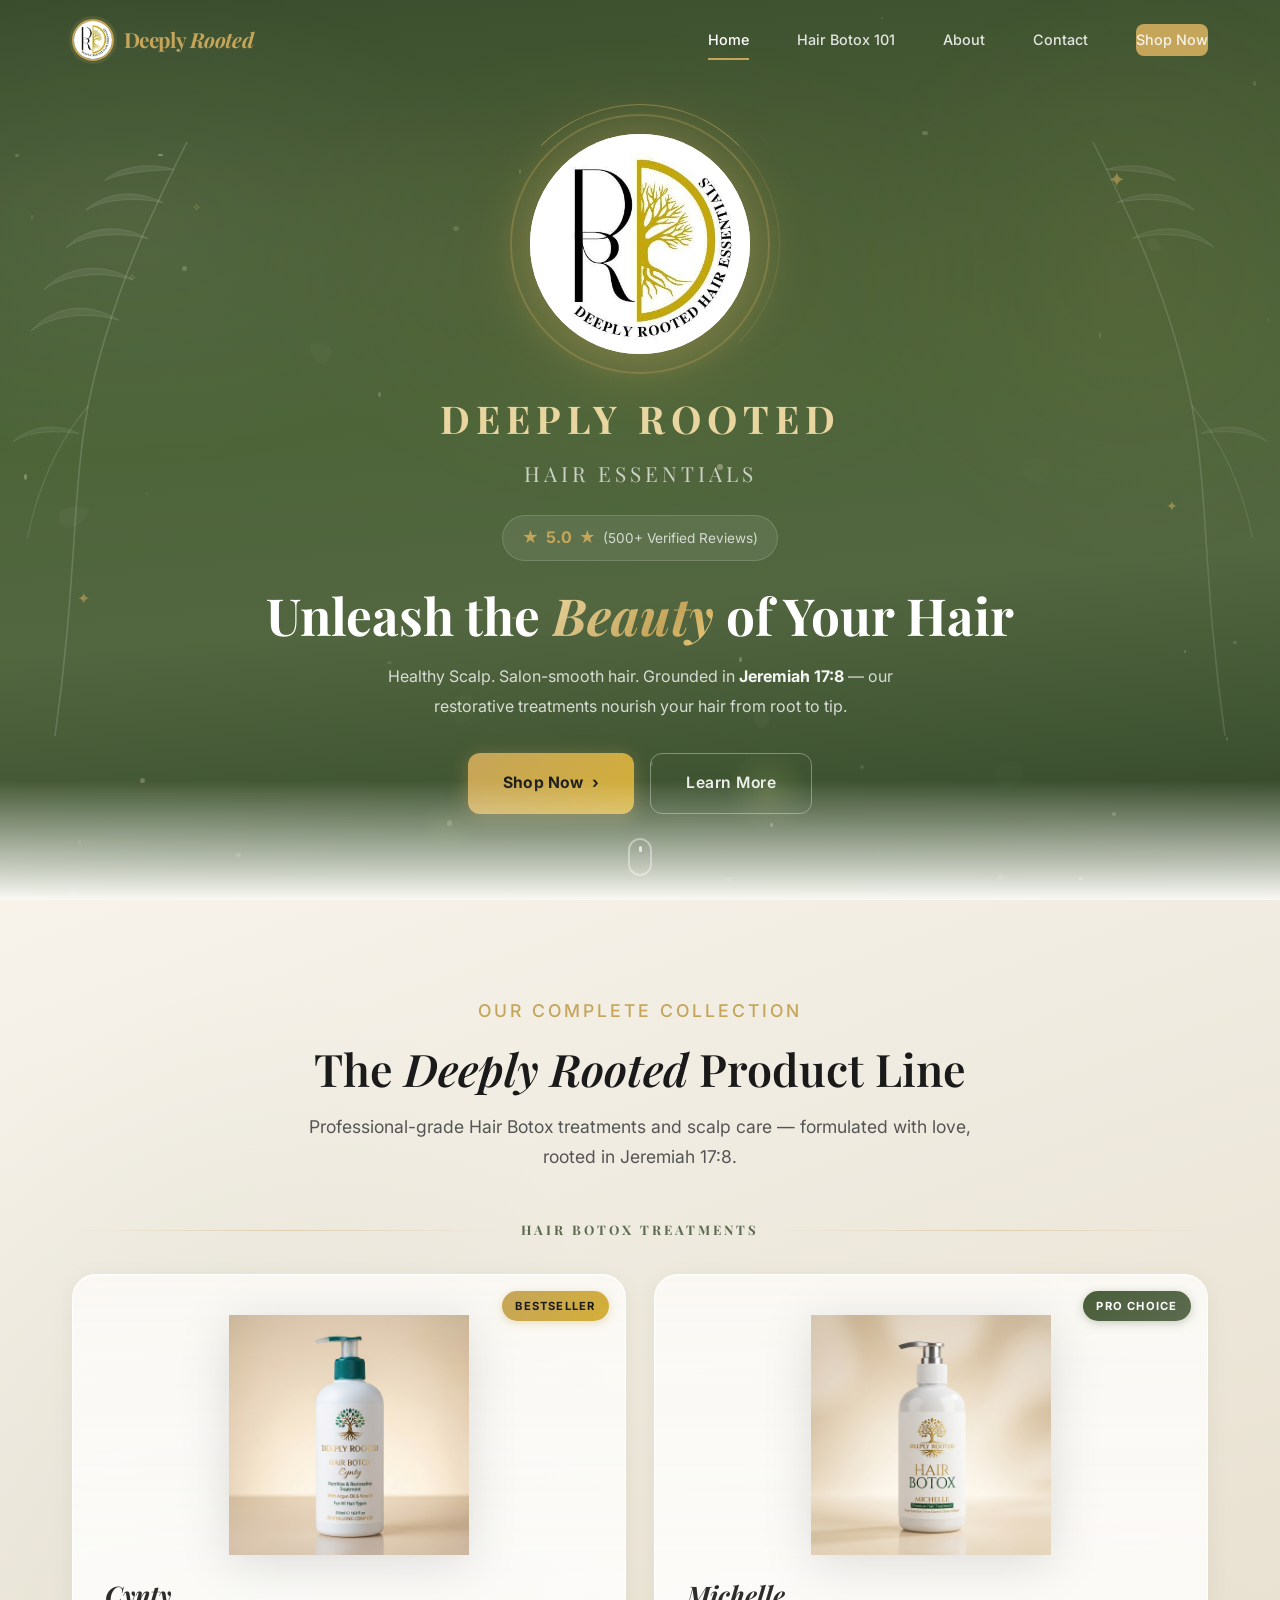
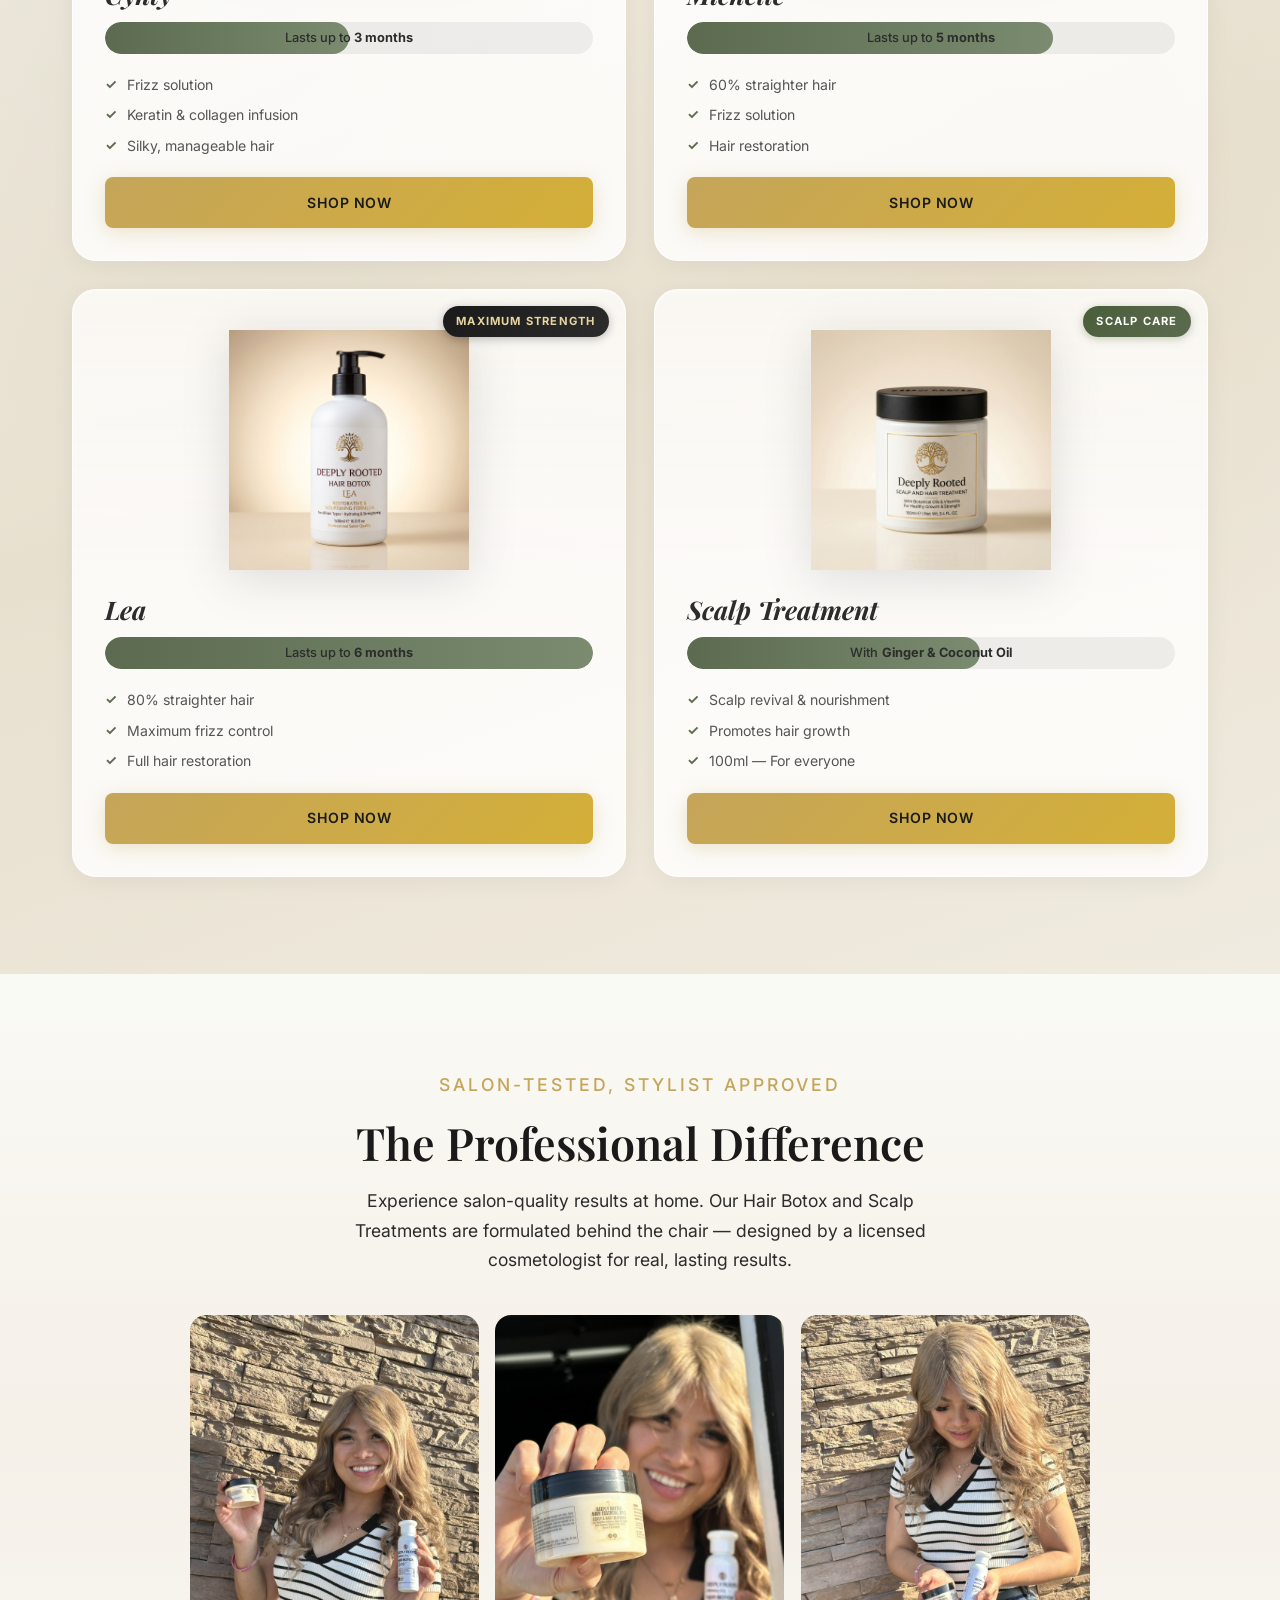
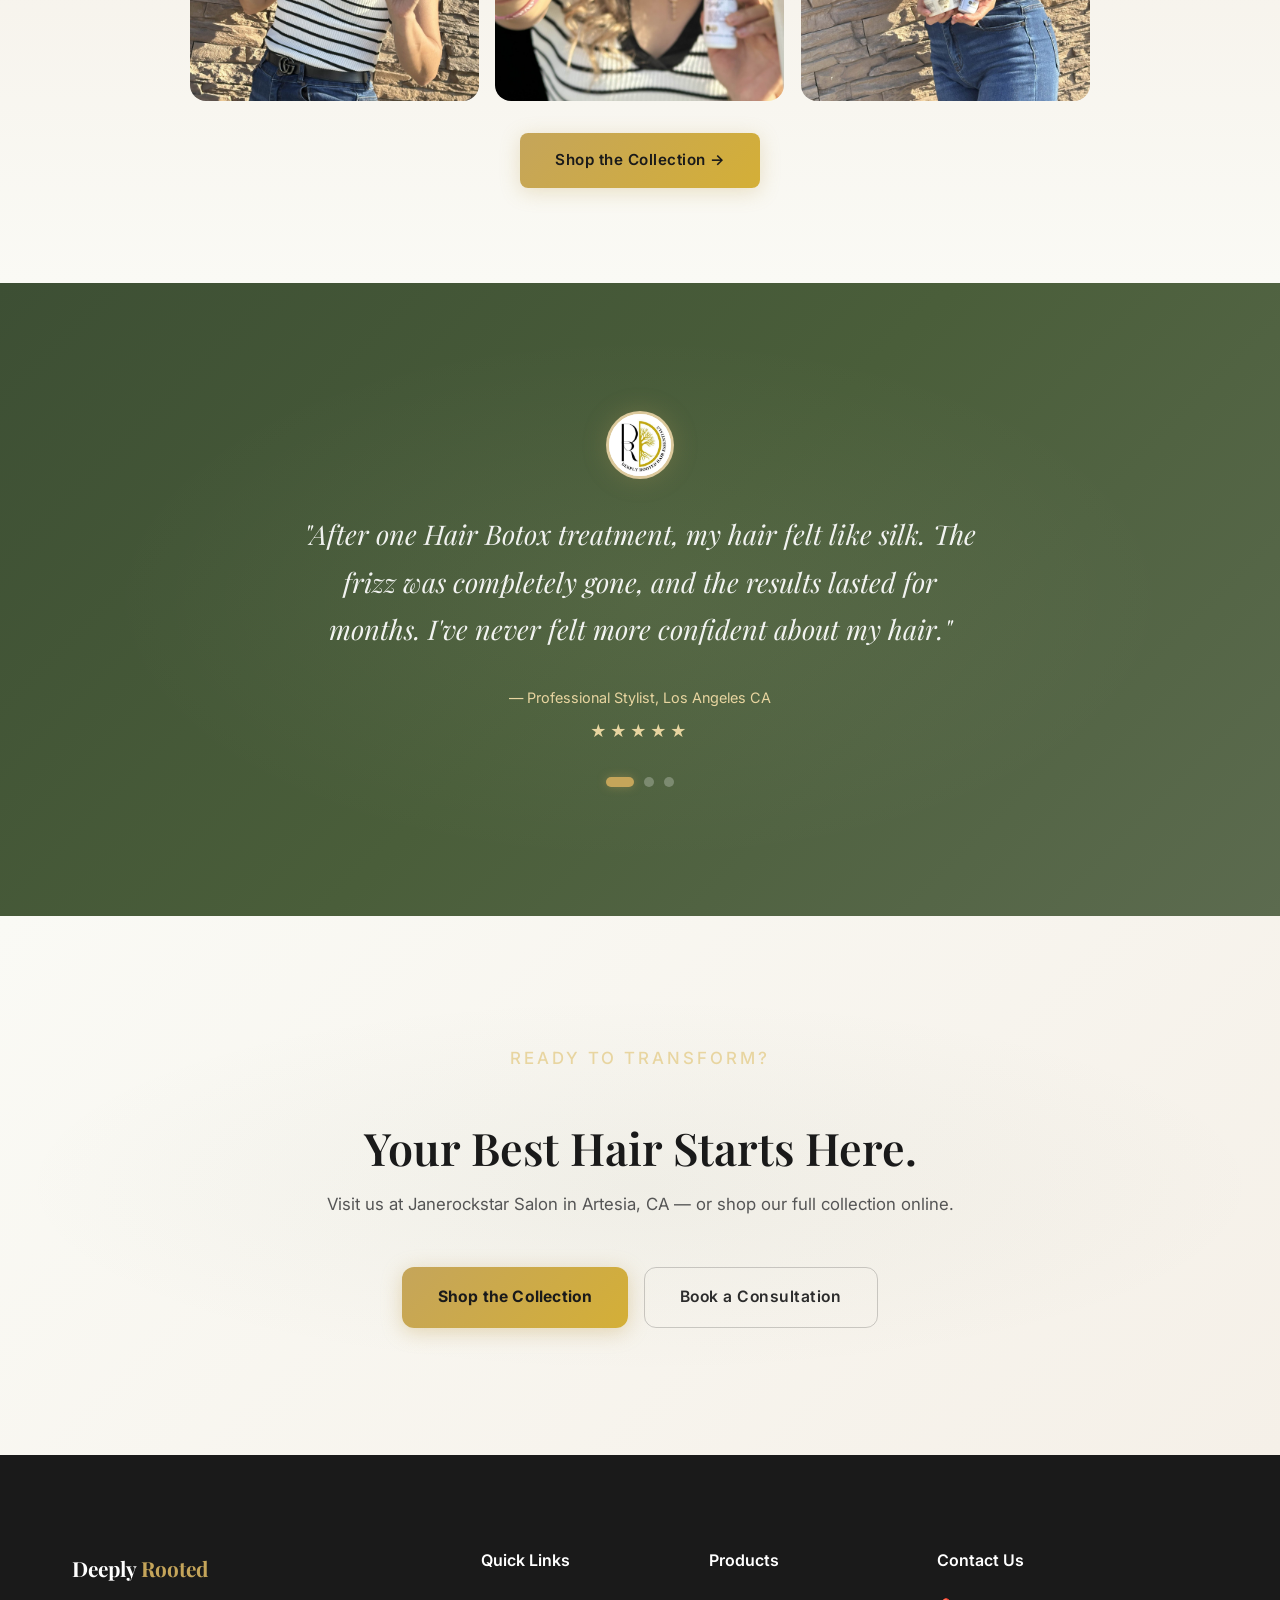
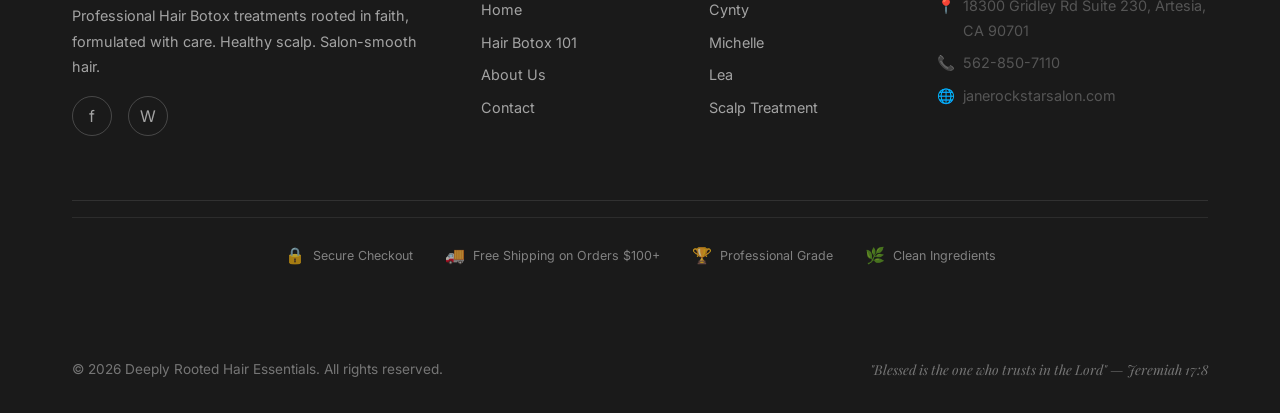
==== index.html @ 9d22a0bc "Deploy: 2026-04-30 update" ====
<!DOCTYPE html>
<html lang="en">
<head>
  <meta charset="UTF-8">
  <meta name="viewport" content="width=device-width, initial-scale=1.0">
  <title>Deeply Rooted Hair Essentials — Professional Hair Botox Care</title>
  <meta name="description" content="Unleash the beauty of your hair with professional Hair Botox treatments. Needle-free, formaldehyde-free, chemical-free solutions for salon-smooth hair. Healthy Scalp. Salon-smooth hair.">

  <!-- Performance: Preconnect -->
  <link rel="preconnect" href="https://fonts.googleapis.com">
  <link rel="preconnect" href="https://fonts.gstatic.com" crossorigin>
  <link rel="preconnect" href="https://hair-botox-deeply-rooted.myshopify.com">

  <!-- Open Graph -->
  <meta property="og:title" content="Deeply Rooted Hair Essentials — Professional Hair Botox Care">
  <meta property="og:description" content="Needle-free, formaldehyde-free Hair Botox treatments. Healthy Scalp. Salon-smooth hair.">
  <meta property="og:type" content="website">
  <meta property="og:image" content="assets/images/logo.png">

  <link rel="stylesheet" href="styles/main.css?v=20260430d">
  <link rel="stylesheet" href="styles/pages/home.css?v=20260430d">

  <!-- Structured Data -->
  <script type="application/ld+json">
  {
    "@context": "https://schema.org",
    "@type": "LocalBusiness",
    "name": "Deeply Rooted Hair Essentials",
    "description": "Professional Hair Botox treatments — needle-free, formaldehyde-free, chemical-free. Healthy Scalp. Salon-smooth hair.",
    "address": {
      "@type": "PostalAddress",
      "streetAddress": "18300 Gridley Rd Suite 230",
      "addressLocality": "Artesia",
      "addressRegion": "CA",
      "postalCode": "90701",
      "addressCountry": "US"
    },
    "telephone": "562-850-7110",
    "url": "https://janerockstarsalon.com",
    "aggregateRating": {
      "@type": "AggregateRating",
      "ratingValue": "5.0",
      "reviewCount": "500"
    }
  }
  </script>

  <!-- Fallback: show all content if JavaScript is disabled (e.g. mobile data-saver mode) -->
  <noscript>
    <style>
      .reveal, .reveal-left, .reveal-right, .reveal-scale, .reveal-rotate, .reveal-blur {
        opacity: 1 !important;
        transform: none !important;
        filter: none !important;
        animation: none !important;
      }
    </style>
  </noscript>
</head>
<body>

  <!-- Scroll Progress Bar -->
  <div class="scroll-progress" id="scroll-progress"></div>

  <!-- Navigation -->
  <nav class="navbar" id="navbar">
    <div class="container">
      <a href="index.html" class="nav-logo">
        <div class="nav-logo-mark">
          <img src="assets/images/logo.png" alt="Deeply Rooted Logo" class="nav-logo-img" onerror="this.style.display='none'; this.nextElementSibling.style.display='flex'">
          <div class="nav-logo-fallback" style="display:none">RD</div>
        </div>
        <span class="nav-logo-text">Deeply <em>Rooted</em></span>
      </a>
      <div class="nav-links">
        <a href="index.html" class="active">Home</a>
        <a href="hair-botox-101.html">Hair Botox 101</a>
        <a href="about.html">About</a>
        <a href="contact.html">Contact</a>
        <a href="https://hair-botox-deeply-rooted.myshopify.com" target="_blank" class="nav-cta">Shop Now</a>
      </div>
      <div class="hamburger" id="hamburger" aria-label="Toggle navigation menu">
        <span></span><span></span><span></span>
      </div>
    </div>
  </nav>

  <!-- Mobile Menu -->
  <div class="mobile-overlay" id="mobile-overlay"></div>
  <div class="mobile-menu" id="mobile-menu">
    <a href="index.html">Home</a>
    <a href="hair-botox-101.html">Hair Botox 101</a>
    <a href="about.html">About</a>
    <a href="contact.html">Contact</a>
    <a href="https://hair-botox-deeply-rooted.myshopify.com" target="_blank" class="btn btn-primary" style="margin-top:1rem;">Shop Now</a>
  </div>

  <!-- ═══════════════════════════════════════════
       HERO — Logo-Centered Design
  ═══════════════════════════════════════════ -->
  <section class="hero" id="hero">

    <!-- Particle container -->
    <div class="hero-particles" id="hero-particles"></div>

    <!-- Botanical leaf decorations -->
    <div class="hero-leaf hero-leaf-left" aria-hidden="true">
      <svg viewBox="0 0 200 600" fill="none" xmlns="http://www.w3.org/2000/svg">
        <path d="M170 20 C140 80, 100 160, 80 260 C65 340, 70 420, 50 560" stroke="rgba(255,255,255,0.18)" stroke-width="1.5" fill="none"/>
        <path d="M158 45 C135 38, 110 42, 95 55 C110 48, 135 46, 158 45Z" fill="rgba(255,255,255,0.09)" stroke="rgba(255,255,255,0.14)" stroke-width="0.8"/>
        <path d="M148 75 C122 62, 95 66, 78 82 C95 72, 122 70, 148 75Z" fill="rgba(255,255,255,0.09)" stroke="rgba(255,255,255,0.14)" stroke-width="0.8"/>
        <path d="M135 108 C108 93, 78 97, 60 116 C78 104, 108 101, 135 108Z" fill="rgba(255,255,255,0.09)" stroke="rgba(255,255,255,0.13)" stroke-width="0.8"/>
        <path d="M120 145 C92 128, 60 133, 40 154 C60 140, 92 137, 120 145Z" fill="rgba(255,255,255,0.08)" stroke="rgba(255,255,255,0.13)" stroke-width="0.8"/>
        <path d="M108 182 C80 164, 48 169, 28 192 C48 177, 80 174, 108 182Z" fill="rgba(255,255,255,0.08)" stroke="rgba(255,255,255,0.12)" stroke-width="0.8"/>
        <path d="M80 260 C55 290, 35 330, 25 380" stroke="rgba(255,255,255,0.13)" stroke-width="1.2" fill="none"/>
        <path d="M72 285 C50 275, 28 278, 12 292 C28 283, 50 282, 72 285Z" fill="rgba(255,255,255,0.07)" stroke="rgba(255,255,255,0.11)" stroke-width="0.8"/>
      </svg>
    </div>
    <div class="hero-leaf hero-leaf-right" aria-hidden="true">
      <svg viewBox="0 0 200 600" fill="none" xmlns="http://www.w3.org/2000/svg">
        <path d="M170 20 C140 80, 100 160, 80 260 C65 340, 70 420, 50 560" stroke="rgba(255,255,255,0.15)" stroke-width="1.5" fill="none"/>
        <path d="M158 45 C135 38, 110 42, 95 55 C110 48, 135 46, 158 45Z" fill="rgba(255,255,255,0.08)" stroke="rgba(255,255,255,0.12)" stroke-width="0.8"/>
        <path d="M148 75 C122 62, 95 66, 78 82 C95 72, 122 70, 148 75Z" fill="rgba(255,255,255,0.08)" stroke="rgba(255,255,255,0.12)" stroke-width="0.8"/>
        <path d="M135 108 C108 93, 78 97, 60 116 C78 104, 108 101, 135 108Z" fill="rgba(255,255,255,0.07)" stroke="rgba(255,255,255,0.11)" stroke-width="0.8"/>
        <path d="M80 260 C55 290, 35 330, 25 380" stroke="rgba(255,255,255,0.11)" stroke-width="1.2" fill="none"/>
        <path d="M72 285 C50 275, 28 278, 12 292 C28 283, 50 282, 72 285Z" fill="rgba(255,255,255,0.06)" stroke="rgba(255,255,255,0.10)" stroke-width="0.8"/>
      </svg>
    </div>

    <!-- Sparkle decorations -->
    <div class="hero-sparkle hero-sparkle-1" aria-hidden="true">✦</div>
    <div class="hero-sparkle hero-sparkle-2" aria-hidden="true">✦</div>
    <div class="hero-sparkle hero-sparkle-3" aria-hidden="true">✧</div>
    <div class="hero-sparkle hero-sparkle-4" aria-hidden="true">✦</div>
    <div class="hero-sparkle hero-sparkle-5" aria-hidden="true">✧</div>

    <div class="hero-inner">
      <!-- Logo Showcase with Parallax -->
      <div class="hero-logo-showcase" id="hero-logo-parallax">
        <div class="logo-glow"></div>
        <div class="logo-pulse-ring"></div>
        <div class="logo-orbit-ring"></div>
        <img src="assets/images/logo.png" alt="Deeply Rooted Hair Essentials" class="hero-logo-main" onerror="this.style.display='none'">
      </div>

      <!-- Brand Name -->
      <div class="hero-brand-name">
        <span class="brand-line-top">DEEPLY ROOTED</span>
        <span class="brand-line-bottom">Hair Essentials</span>
      </div>

      <!-- Rating badge -->
      <div class="hero-rating">
        <span class="rating-star">★</span>
        <span class="rating-score">5.0</span>
        <span class="rating-star">★</span>
        <span class="rating-count">(500+ Verified Reviews)</span>
      </div>

      <!-- Headline -->
      <h1 class="hero-headline">Unleash the <em class="gradient-text">Beauty</em> of Your Hair</h1>
      <p class="hero-sub">Healthy Scalp. Salon-smooth hair. Grounded in <strong>Jeremiah 17:8</strong> — our restorative treatments nourish your hair from root to tip.</p>

      <!-- CTA Buttons -->
      <div class="hero-actions">
        <a href="https://hair-botox-deeply-rooted.myshopify.com" target="_blank" class="btn btn-gold-lg">Shop Now <span class="btn-arrow">›</span></a>
        <a href="hair-botox-101.html" class="btn btn-ghost-lg">Learn More</a>
      </div>
    </div>

    <!-- Scroll indicator -->
    <div class="hero-scroll-hint">
      <div class="scroll-mouse"><div class="scroll-wheel"></div></div>
    </div>
  </section>

  <!-- ═══════════════════════════════════════════
       PRODUCT LINEUP — Complete Collection
  ═══════════════════════════════════════════ -->
  <section class="product-lineup section" id="product-lineup">
    <div class="container">
      <div class="section-header">
        <p class="subtitle">Our Complete Collection</p>
        <h2>The <em>Deeply Rooted</em> Product Line</h2>
        <p>Professional-grade Hair Botox treatments and scalp care — formulated with love, rooted in Jeremiah 17:8.</p>
      </div>

      <!-- Product Category Label -->
      <div class="lineup-category reveal">
        <div class="lineup-category-line"></div>
        <span class="lineup-category-label">Hair Botox Treatments</span>
        <div class="lineup-category-line"></div>
      </div>

      <!-- Hair Botox Products -->
      <div class="lineup-grid reveal">
        <!-- Cynty -->
        <div class="lineup-card" data-product="cynty">
          <div class="lineup-card-badge lineup-badge-gold">Bestseller</div>
          <div class="lineup-card-image">
            <div class="lineup-card-glow"></div>
            <img src="assets/images/product-cynty.png" alt="Cynty Hair Botox Treatment — lasts 3 months" loading="lazy">
          </div>
          <div class="lineup-card-content">
            <h3>Cynty</h3>
            <div class="lineup-duration">
              <div class="lineup-duration-bar" style="--duration-width: 50%"></div>
              <span class="lineup-duration-text">Lasts up to <strong>3 months</strong></span>
            </div>
            <ul class="lineup-features">
              <li>Frizz solution</li>
              <li>Keratin & collagen infusion</li>
              <li>Silky, manageable hair</li>
            </ul>
            <a href="https://hair-botox-deeply-rooted.myshopify.com" target="_blank" class="btn btn-primary btn-ripple lineup-btn">SHOP NOW</a>
          </div>
        </div>

        <!-- Michelle -->
        <div class="lineup-card" data-product="michelle">
          <div class="lineup-card-badge lineup-badge-sage">Pro Choice</div>
          <div class="lineup-card-image">
            <div class="lineup-card-glow"></div>
            <img src="assets/images/product-michelle.png" alt="Michelle Hair Botox Treatment — lasts 5 months" loading="lazy">
          </div>
          <div class="lineup-card-content">
            <h3>Michelle</h3>
            <div class="lineup-duration">
              <div class="lineup-duration-bar" style="--duration-width: 75%"></div>
              <span class="lineup-duration-text">Lasts up to <strong>5 months</strong></span>
            </div>
            <ul class="lineup-features">
              <li>60% straighter hair</li>
              <li>Frizz solution</li>
              <li>Hair restoration</li>
            </ul>
            <a href="https://hair-botox-deeply-rooted.myshopify.com" target="_blank" class="btn btn-primary btn-ripple lineup-btn">SHOP NOW</a>
          </div>
        </div>

        <!-- Lea -->
        <div class="lineup-card" data-product="lea">
          <div class="lineup-card-badge lineup-badge-dark">Maximum Strength</div>
          <div class="lineup-card-image">
            <div class="lineup-card-glow"></div>
            <img src="assets/images/product-lea.png" alt="Lea Hair Botox Treatment — lasts 6 months" loading="lazy">
          </div>
          <div class="lineup-card-content">
            <h3>Lea</h3>
            <div class="lineup-duration">
              <div class="lineup-duration-bar" style="--duration-width: 100%"></div>
              <span class="lineup-duration-text">Lasts up to <strong>6 months</strong></span>
            </div>
            <ul class="lineup-features">
              <li>80% straighter hair</li>
              <li>Maximum frizz control</li>
              <li>Full hair restoration</li>
            </ul>
            <a href="https://hair-botox-deeply-rooted.myshopify.com" target="_blank" class="btn btn-primary btn-ripple lineup-btn">SHOP NOW</a>
          </div>
        </div>

        <!-- Scalp Treatment -->
        <div class="lineup-card" data-product="scalp">
          <div class="lineup-card-badge lineup-badge-sage">Scalp Care</div>
          <div class="lineup-card-image">
            <div class="lineup-card-glow"></div>
            <img src="assets/images/product-scalp-treatment.png" alt="Deeply Rooted Scalp & Hair Treatment" loading="lazy">
          </div>
          <div class="lineup-card-content">
            <h3>Scalp Treatment</h3>
            <div class="lineup-duration">
              <div class="lineup-duration-bar" style="--duration-width: 60%"></div>
              <span class="lineup-duration-text">With <strong>Ginger & Coconut Oil</strong></span>
            </div>
            <ul class="lineup-features">
              <li>Scalp revival & nourishment</li>
              <li>Promotes hair growth</li>
              <li>100ml — For everyone</li>
            </ul>
            <a href="https://hair-botox-deeply-rooted.myshopify.com" target="_blank" class="btn btn-primary btn-ripple lineup-btn">SHOP NOW</a>
          </div>
        </div>
      </div>
    </div>
  </section>

  <!-- ═══════════════════════════════════════════
       LIFESTYLE GALLERY
  ═══════════════════════════════════════════ -->
  <section class="lifestyle-section" id="lifestyle">
    <div class="container">
      <div class="section-header reveal" style="text-align: center; margin-bottom: 2.5rem;">
        <p class="subtitle">Salon-Tested, Stylist Approved</p>
        <h2>The Professional Difference</h2>
        <p style="max-width: 600px; margin: 0.8rem auto 0; color: var(--color-gray-600); line-height: 1.7;">Experience salon-quality results at home. Our Hair Botox and Scalp Treatments are formulated behind the chair — designed by a licensed cosmetologist for real, lasting results.</p>
      </div>
      <div class="lifestyle-gallery">
        <div class="lifestyle-photo reveal">
          <img src="assets/images/promo-3.jpg" alt="Deeply Rooted Hair Essentials — real results" loading="lazy">
        </div>
        <div class="lifestyle-photo lifestyle-photo-featured reveal reveal-delay-1">
          <img src="assets/images/promo-2.jpg" alt="Deeply Rooted Scalp Treatment &amp; Hair Botox products" loading="lazy">
        </div>
        <div class="lifestyle-photo reveal reveal-delay-2">
          <img src="assets/images/promo-1.jpg" alt="Deeply Rooted Hair Botox — professional care" loading="lazy">
        </div>
      </div>
      <div class="reveal reveal-delay-2" style="text-align: center; margin-top: 2rem;">
        <a href="https://hair-botox-deeply-rooted.myshopify.com" target="_blank" class="btn btn-primary btn-ripple">Shop the Collection →</a>
      </div>
    </div>
  </section>

  <!-- ═══════════════════════════════════════════
       TESTIMONIAL
  ═══════════════════════════════════════════ -->
  <section class="testimonial-section" id="testimonial">
    <div class="container">
      <div class="testimonial-carousel reveal" id="testimonial-carousel">
        <div class="testimonial-logo">
          <img src="assets/images/logo.png" alt="Deeply Rooted" onerror="this.style.display='none'">
        </div>

        <!-- Slide 1 -->
        <div class="testimonial-slide active" data-slide="0">
          <blockquote class="testimonial-quote">
            "After one Hair Botox treatment, my hair felt like silk. The frizz was completely gone, and the results lasted for months. I've never felt more confident about my hair."
          </blockquote>
          <p class="testimonial-author">— Professional Stylist, Los Angeles CA</p>
          <div class="testimonial-stars">★★★★★</div>
        </div>

        <!-- Slide 2 -->
        <div class="testimonial-slide" data-slide="1">
          <blockquote class="testimonial-quote">
            "My clients can't stop touching their hair after a Cynty treatment. The results are consistently amazing — shiny, smooth, and so manageable. This is my go-to product now."
          </blockquote>
          <p class="testimonial-author">— Salon Owner, San Diego CA</p>
          <div class="testimonial-stars">★★★★★</div>
        </div>

        <!-- Slide 3 -->
        <div class="testimonial-slide" data-slide="2">
          <blockquote class="testimonial-quote">
            "I was skeptical about Hair Botox, but Deeply Rooted changed my mind. No chemicals, no formaldehyde, and my color-treated hair has never looked better. Truly a game-changer."
          </blockquote>
          <p class="testimonial-author">— Color Specialist, Orange County CA</p>
          <div class="testimonial-stars">★★★★★</div>
        </div>

        <!-- Carousel dots -->
        <div class="testimonial-dots">
          <button class="testimonial-dot active" data-dot="0" aria-label="Slide 1"></button>
          <button class="testimonial-dot" data-dot="1" aria-label="Slide 2"></button>
          <button class="testimonial-dot" data-dot="2" aria-label="Slide 3"></button>
        </div>
      </div>
    </div>
  </section>

  <!-- ═══════════════════════════════════════════
       CTA BANNER
  ═══════════════════════════════════════════ -->
  <section class="cta-banner">
    <div class="cta-banner-bg"></div>
    <div class="container">
      <div class="cta-banner-inner reveal">
        <p class="subtitle" style="color: var(--color-gold-light);">Ready to Transform?</p>
        <h2>Your Best Hair Starts Here.</h2>
        <p>Visit us at Janerockstar Salon in Artesia, CA — or shop our full collection online.</p>
        <div class="cta-banner-actions">
          <a href="https://hair-botox-deeply-rooted.myshopify.com" target="_blank" class="btn btn-gold-lg btn-ripple">Shop the Collection</a>
          <a href="contact.html" class="btn btn-ghost-lg btn-ripple">Book a Consultation</a>
        </div>
      </div>
    </div>
  </section>

  <!-- Footer -->
  <footer class="footer" id="footer">
    <div class="container">
      <div class="footer-grid">
        <div class="footer-brand">
          <a href="index.html" class="nav-logo">Deeply <span>Rooted</span></a>
          <p>Professional Hair Botox treatments rooted in faith, formulated with care. Healthy scalp. Salon-smooth hair.</p>
          <div class="footer-social" style="margin-top:1rem;">
            <a href="https://www.facebook.com/profile.php?id=deeplyrooted" target="_blank" aria-label="Facebook">f</a>
            <a href="https://janerockstarsalon.com" target="_blank" aria-label="Website">W</a>
          </div>
        </div>
        <div>
          <h4>Quick Links</h4>
          <div class="footer-links">
            <a href="index.html">Home</a>
            <a href="hair-botox-101.html">Hair Botox 101</a>
            <a href="about.html">About Us</a>
            <a href="contact.html">Contact</a>
          </div>
        </div>
        <div>
          <h4>Products</h4>
          <div class="footer-links">
            <a href="https://hair-botox-deeply-rooted.myshopify.com/" target="_blank">Cynty</a>
            <a href="https://hair-botox-deeply-rooted.myshopify.com/" target="_blank">Michelle</a>
            <a href="https://hair-botox-deeply-rooted.myshopify.com/" target="_blank">Lea</a>
            <a href="https://hair-botox-deeply-rooted.myshopify.com/" target="_blank">Scalp Treatment</a>
          </div>
        </div>
        <div>
          <h4>Contact Us</h4>
          <div class="footer-contact">
            <p><span>📍</span> 18300 Gridley Rd Suite 230, Artesia, CA 90701</p>
            <p><span>📞</span> <a href="tel:5628507110">562-850-7110</a></p>
            <p><span>🌐</span> <a href="https://janerockstarsalon.com" target="_blank">janerockstarsalon.com</a></p>
          </div>
        </div>
      </div>
      <!-- Footer Trust Badges -->
      <div class="footer-trust">
        <span class="footer-trust-item"><span class="footer-trust-icon">🔒</span> Secure Checkout</span>
        <span class="footer-trust-item"><span class="footer-trust-icon">🚚</span> Free Shipping on Orders $100+</span>
        <span class="footer-trust-item"><span class="footer-trust-icon">🏆</span> Professional Grade</span>
        <span class="footer-trust-item"><span class="footer-trust-icon">🌿</span> Clean Ingredients</span>
      </div>
      <div class="footer-bottom">
        <p>&copy; 2026 Deeply Rooted Hair Essentials. All rights reserved.</p>
        <p class="footer-scripture">"Blessed is the one who trusts in the Lord" — Jeremiah 17:8</p>
      </div>
    </div>
  </footer>

  <!-- Back to Top Button -->
  <button class="back-to-top" id="back-to-top" aria-label="Back to top">
    <svg class="back-to-top-ring" viewBox="0 0 36 36">
      <circle class="ring-bg" cx="18" cy="18" r="16" fill="none" stroke="rgba(197,165,90,0.2)" stroke-width="2"/>
      <circle class="ring-progress" cx="18" cy="18" r="16" fill="none" stroke="var(--color-gold)" stroke-width="2" stroke-dasharray="100.53" stroke-dashoffset="100.53" stroke-linecap="round"/>
    </svg>
    <span class="back-to-top-arrow">↑</span>
  </button>

  <script src="scripts/main.js?v=20260430d"></script>
  <script>
    /* ── Particle Generator ── */
    (function() {
      const container = document.getElementById('hero-particles');
      if (!container) return;
      const count = 35;
      for (let i = 0; i < count; i++) {
        const p = document.createElement('div');
        p.className = 'particle';
        p.style.cssText = `
          left: ${Math.random() * 100}%;
          top: ${Math.random() * 100}%;
          width: ${Math.random() * 4 + 2}px;
          height: ${Math.random() * 4 + 2}px;
          animation-delay: ${Math.random() * 8}s;
          animation-duration: ${Math.random() * 10 + 8}s;
          opacity: ${Math.random() * 0.5 + 0.1};
        `;
        container.appendChild(p);
      }
    })();
  </script>
</body>
</html>
---- styles/main.css ----
/* ============================================
   DEEPLY ROOTED HAIR ESSENTIALS — DESIGN SYSTEM
   ============================================ */

/* Google Fonts */
@import url('https://fonts.googleapis.com/css2?family=Playfair+Display:ital,wght@0,400;0,500;0,600;0,700;1,400;1,500&family=Inter:wght@300;400;500;600;700&display=swap');

/* ---- Design Tokens ---- */
:root {
  /* Colors */
  --color-sage: #7A8B6F;
  --color-sage-light: #9BAF8E;
  --color-sage-dark: #5C6B4F;
  --color-olive: #4A5A3C;
  --color-gold: #C5A55A;
  --color-gold-bright: #D4AF37;
  --color-gold-light: #E8D5A0;
  --color-white: #FFFFFF;
  --color-cream: #FAFAF5;
  --color-cream-warm: #F5F0E8;
  --color-charcoal: #2C2C2C;
  --color-black: #1A1A1A;
  --color-gray-100: #F7F7F7;
  --color-gray-200: #E8E8E8;
  --color-gray-300: #D1D1D1;
  --color-gray-500: #888888;
  --color-gray-700: #555555;
  --color-error: #C0392B;
  --color-success: #27AE60;

  /* Typography */
  --font-heading: 'Playfair Display', Georgia, serif;
  --font-body: 'Inter', -apple-system, sans-serif;

  /* Spacing */
  --space-xs: 0.25rem;
  --space-sm: 0.5rem;
  --space-md: 1rem;
  --space-lg: 1.5rem;
  --space-xl: 2rem;
  --space-2xl: 3rem;
  --space-3xl: 4rem;
  --space-4xl: 6rem;
  --space-5xl: 8rem;

  /* Layout */
  --max-width: 1200px;
  --nav-height: 80px;

  /* Borders & Radius */
  --radius-sm: 4px;
  --radius-md: 8px;
  --radius-lg: 16px;
  --radius-xl: 24px;
  --radius-full: 50%;

  /* Shadows */
  --shadow-sm: 0 2px 8px rgba(0,0,0,0.06);
  --shadow-md: 0 4px 16px rgba(0,0,0,0.08);
  --shadow-lg: 0 8px 32px rgba(0,0,0,0.12);
  --shadow-xl: 0 16px 48px rgba(0,0,0,0.16);
  --shadow-gold: 0 4px 20px rgba(197,165,90,0.3);

  /* Transitions */
  --transition-fast: 0.2s ease;
  --transition-base: 0.3s ease;
  --transition-slow: 0.5s ease;
  --transition-spring: 0.4s cubic-bezier(0.175, 0.885, 0.32, 1.275);
}

/* ---- Reset ---- */
*, *::before, *::after { box-sizing: border-box; margin: 0; padding: 0; }
html { scroll-behavior: smooth; font-size: 16px; }
body {
  font-family: var(--font-body);
  color: var(--color-charcoal);
  background: var(--color-white);
  line-height: 1.7;
  overflow-x: hidden;
  -webkit-font-smoothing: antialiased;
}
img { max-width: 100%; height: auto; display: block; }
a { text-decoration: none; color: inherit; transition: color var(--transition-fast); }
ul, ol { list-style: none; }
button, input, textarea, select {
  font-family: inherit; font-size: inherit; border: none; outline: none; background: none;
}
button { cursor: pointer; }

/* ---- Typography ---- */
h1, h2, h3, h4, h5 { font-family: var(--font-heading); font-weight: 600; line-height: 1.2; color: var(--color-black); }
h1 { font-size: clamp(2.2rem, 5vw, 3.5rem); }
h2 { font-size: clamp(1.8rem, 4vw, 2.8rem); }
h3 { font-size: clamp(1.3rem, 3vw, 1.8rem); }
h4 { font-size: clamp(1.1rem, 2vw, 1.3rem); }
p { margin-bottom: var(--space-md); color: var(--color-gray-700); }
.text-gold { color: var(--color-gold); }
.text-sage { color: var(--color-sage); }
.text-center { text-align: center; }
.subtitle {
  font-family: var(--font-body);
  font-size: 0.85rem;
  font-weight: 500;
  letter-spacing: 3px;
  text-transform: uppercase;
  color: var(--color-gold);
}

/* ---- Layout ---- */
.container { max-width: var(--max-width); margin: 0 auto; padding: 0 var(--space-xl); }
.section { padding: var(--space-4xl) 0; }
.section-header { text-align: center; max-width: 700px; margin: 0 auto var(--space-2xl); }
.section-header h2 { margin-bottom: var(--space-md); }
.section-header p { font-size: 1.1rem; }
.grid-2 { display: grid; grid-template-columns: repeat(2, 1fr); gap: var(--space-2xl); align-items: center; }
.grid-3 { display: grid; grid-template-columns: repeat(3, 1fr); gap: var(--space-xl); }
.grid-4 { display: grid; grid-template-columns: repeat(4, 1fr); gap: var(--space-xl); }

/* ---- Buttons ---- */
.btn {
  display: inline-flex; align-items: center; justify-content: center; gap: var(--space-sm);
  padding: 0.9rem 2.2rem; border-radius: var(--radius-md); font-weight: 600;
  font-size: 0.95rem; letter-spacing: 0.5px; transition: all var(--transition-base);
  position: relative; overflow: hidden;
}
.btn-primary {
  background: linear-gradient(135deg, var(--color-gold), var(--color-gold-bright));
  color: var(--color-black); box-shadow: var(--shadow-gold);
}
.btn-primary:hover { transform: translateY(-2px); box-shadow: 0 6px 28px rgba(197,165,90,0.45); }
.btn-secondary {
  background: transparent; color: var(--color-white);
  border: 2px solid rgba(255,255,255,0.6);
}
.btn-secondary:hover { background: rgba(255,255,255,0.1); border-color: var(--color-white); }
.btn-outline {
  background: transparent; color: var(--color-sage-dark);
  border: 2px solid var(--color-sage);
}
.btn-outline:hover { background: var(--color-sage); color: var(--color-white); }
.btn-dark {
  background: var(--color-charcoal); color: var(--color-white);
}
.btn-dark:hover { background: var(--color-black); transform: translateY(-2px); }

/* ---- Navigation ---- */
.navbar {
  position: fixed; top: 0; left: 0; right: 0; z-index: 1000;
  height: var(--nav-height); display: flex; align-items: center;
  transition: all var(--transition-base);
  background: transparent;
}
.navbar.scrolled {
  background: rgba(74, 90, 60, 0.88); backdrop-filter: blur(20px) saturate(1.4); -webkit-backdrop-filter: blur(20px) saturate(1.4);
  box-shadow: 0 4px 24px rgba(0,0,0,0.12), inset 0 1px 0 rgba(255,255,255,0.06);
}
.navbar .container { display: flex; align-items: center; justify-content: space-between; width: 100%; }
.nav-logo {
  display: flex; align-items: center; gap: 0.5rem;
  font-family: var(--font-heading); font-size: 1.4rem; font-weight: 700;
  color: var(--color-white); transition: color var(--transition-base);
  text-decoration: none;
}
.nav-logo span { color: var(--color-gold); }
.navbar.scrolled .nav-logo { color: var(--color-white); }
.navbar.scrolled .nav-logo-text { color: var(--color-white) !important; text-shadow: 0 1px 4px rgba(0,0,0,0.2); }
.navbar.scrolled .nav-logo-text em,
.navbar.scrolled .nav-logo-text span { color: var(--color-gold) !important; }
.nav-links { display: flex; align-items: center; gap: var(--space-2xl); }
.nav-links a {
  font-size: 0.9rem; font-weight: 500; color: rgba(255,255,255,0.85);
  position: relative; padding: var(--space-xs) 0;
  transition: color var(--transition-fast);
}
.nav-links a::after {
  content: ''; position: absolute; bottom: -4px; left: 0; width: 0; height: 2px;
  background: var(--color-gold); transition: width var(--transition-base);
}
.nav-links a:hover, .nav-links a.active { color: var(--color-white); }
.nav-links a:hover::after, .nav-links a.active::after { width: 100%; }
.navbar.scrolled .nav-links a { color: rgba(255,255,255,0.9); font-weight: 600; text-shadow: 0 1px 3px rgba(0,0,0,0.15); }
.navbar.scrolled .nav-links a:hover, .navbar.scrolled .nav-links a.active { color: var(--color-gold); }
.nav-cta {
  padding: 0.6rem 1.6rem; border-radius: var(--radius-md); font-weight: 600; font-size: 0.85rem;
  background: var(--color-gold); color: var(--color-black);
  transition: all var(--transition-base);
}
.nav-cta:hover { background: var(--color-gold-bright); transform: translateY(-1px); }
.nav-cta::after { display: none !important; }

/* Hamburger */
.hamburger { display: none; flex-direction: column; gap: 5px; cursor: pointer; z-index: 1001; }
.hamburger span {
  width: 26px; height: 2.5px; background: var(--color-white); border-radius: 2px;
  transition: all var(--transition-base);
}
.navbar.scrolled .hamburger span { background: var(--color-white); }
.hamburger.active span:nth-child(1) { transform: rotate(45deg) translate(5px, 5px); }
.hamburger.active span:nth-child(2) { opacity: 0; }
.hamburger.active span:nth-child(3) { transform: rotate(-45deg) translate(5px, -5px); }

/* Mobile Menu */
.mobile-menu {
  display: none; position: fixed; top: 0; right: -100%; width: 80%; max-width: 360px; height: 100vh;
  background: var(--color-white); z-index: 999; padding: 100px var(--space-2xl) var(--space-2xl);
  box-shadow: var(--shadow-xl); transition: right var(--transition-slow);
  flex-direction: column; gap: var(--space-lg);
}
.mobile-menu.open { right: 0; }
.mobile-menu a {
  font-size: 1.1rem; font-weight: 500; color: var(--color-charcoal);
  padding: var(--space-md) 0; border-bottom: 1px solid var(--color-gray-200);
  display: block;
}
.mobile-menu a:hover { color: var(--color-sage-dark); }
.mobile-overlay {
  display: none; position: fixed; inset: 0; background: rgba(0,0,0,0.5); z-index: 998;
  opacity: 0; transition: opacity var(--transition-base);
}
.mobile-overlay.open { opacity: 1; }

/* ---- Cards ---- */
.card {
  background: var(--color-white); border-radius: var(--radius-lg);
  overflow: hidden; box-shadow: var(--shadow-md);
  transition: all var(--transition-base);
}
.card:hover { transform: translateY(-6px); box-shadow: var(--shadow-lg); }
.card-image { width: 100%; aspect-ratio: 1; overflow: hidden; background: var(--color-cream); }
.card-image img { width: 100%; height: 100%; object-fit: cover; transition: transform var(--transition-slow); }
.card:hover .card-image img { transform: scale(1.05); }
.card-body { padding: var(--space-lg); }
.card-body h3 { margin-bottom: var(--space-sm); }
.card-body p { font-size: 0.95rem; }

/* ---- Badges ---- */
.badge {
  display: inline-flex; align-items: center; gap: var(--space-xs);
  padding: 0.35rem 0.9rem; border-radius: var(--radius-xl); font-size: 0.75rem;
  font-weight: 600; text-transform: uppercase; letter-spacing: 1px;
}
.badge-gold { background: var(--color-gold-light); color: var(--color-olive); }
.badge-sage { background: rgba(122,139,111,0.15); color: var(--color-sage-dark); }
.badge-pro { background: var(--color-charcoal); color: var(--color-gold); }

/* ---- Forms ---- */
.form-group { margin-bottom: var(--space-lg); }
.form-group label {
  display: block; font-weight: 600; font-size: 0.9rem;
  margin-bottom: var(--space-sm); color: var(--color-charcoal);
}
.form-group label .required { color: var(--color-error); }
.form-input, .form-textarea, .form-select {
  width: 100%; padding: 0.85rem 1rem; border: 2px solid var(--color-gray-200);
  border-radius: var(--radius-md); font-size: 0.95rem;
  transition: border-color var(--transition-fast), box-shadow var(--transition-fast);
  background: var(--color-white);
}
.form-input:focus, .form-textarea:focus, .form-select:focus {
  border-color: var(--color-sage); box-shadow: 0 0 0 3px rgba(122,139,111,0.15);
}
.form-input.error, .form-textarea.error { border-color: var(--color-error); }
.form-textarea { min-height: 140px; resize: vertical; }
.form-error { color: var(--color-error); font-size: 0.8rem; margin-top: var(--space-xs); display: none; }
.form-success {
  background: rgba(39,174,96,0.1); border: 1px solid var(--color-success);
  color: var(--color-success); padding: var(--space-lg); border-radius: var(--radius-md);
  text-align: center; display: none;
}

/* ---- Page Hero ---- */
.page-hero {
  padding: calc(var(--nav-height) + var(--space-4xl)) 0 var(--space-4xl);
  background: linear-gradient(135deg, var(--color-sage-dark) 0%, var(--color-sage) 50%, var(--color-olive) 100%);
  color: var(--color-white); text-align: center; position: relative; overflow: hidden;
}
.page-hero::before {
  content: ''; position: absolute; inset: 0;
  background: radial-gradient(circle at 30% 70%, rgba(197,165,90,0.15) 0%, transparent 60%);
}
.page-hero h1 { color: var(--color-white); margin-bottom: var(--space-md); position: relative; }
.page-hero p { color: rgba(255,255,255,0.85); font-size: 1.15rem; max-width: 600px; margin: 0 auto; position: relative; }

/* ---- Footer ---- */
.footer {
  background: var(--color-black); color: rgba(255,255,255,0.7); padding: var(--space-4xl) 0 var(--space-xl);
}
.footer-grid {
  display: grid; grid-template-columns: 2fr 1fr 1fr 1.5fr; gap: var(--space-2xl);
  padding-bottom: var(--space-3xl); border-bottom: 1px solid rgba(255,255,255,0.1);
}
.footer-brand .nav-logo { color: var(--color-white); font-size: 1.3rem; display: inline-block; margin-bottom: var(--space-md); }
.footer-brand p { font-size: 0.9rem; line-height: 1.8; color: rgba(255,255,255,0.6); }
.footer h4 { color: var(--color-white); font-size: 1rem; margin-bottom: var(--space-lg); font-family: var(--font-body); font-weight: 600; }
.footer-links a { display: block; padding: var(--space-xs) 0; color: rgba(255,255,255,0.6); font-size: 0.9rem; }
.footer-links a:hover { color: var(--color-gold); }
.footer-contact p { font-size: 0.9rem; margin-bottom: var(--space-sm); display: flex; align-items: flex-start; gap: var(--space-sm); }
.footer-contact p span { color: var(--color-gold); flex-shrink: 0; }
.footer-bottom {
  display: flex; justify-content: space-between; align-items: center;
  padding-top: var(--space-xl); margin-top: var(--space-xl);
}
.footer-bottom p { font-size: 0.85rem; color: rgba(255,255,255,0.4); margin: 0; }
.footer-scripture { font-family: var(--font-heading); font-style: italic; font-size: 0.9rem; color: rgba(255,255,255,0.5); }
.footer-social { display: flex; gap: var(--space-md); }
.footer-social a {
  width: 40px; height: 40px; border-radius: var(--radius-full);
  border: 1px solid rgba(255,255,255,0.2); display: flex; align-items: center; justify-content: center;
  color: rgba(255,255,255,0.6); transition: all var(--transition-base);
}
.footer-social a:hover { border-color: var(--color-gold); color: var(--color-gold); background: rgba(197,165,90,0.1); }

/* ---- Scroll Reveal (Blur In/Out) ---- */
.reveal {
  opacity: 0; transform: translateY(30px); filter: blur(8px);
  transition: opacity 0.7s cubic-bezier(0.5, 0, 0, 1),
              transform 0.7s cubic-bezier(0.5, 0, 0, 1),
              filter 0.6s cubic-bezier(0.5, 0, 0, 1);
  will-change: opacity, transform, filter;
}
.reveal.visible {
  opacity: 1; transform: translateY(0) translateX(0) scale(1) rotate(0deg); filter: blur(0);
}
.reveal-left { opacity: 0; transform: translateX(-60px); filter: blur(8px); }
.reveal-right { opacity: 0; transform: translateX(60px); filter: blur(8px); }
.reveal-scale { opacity: 0; transform: scale(0.82); filter: blur(10px); }
.reveal-rotate { opacity: 0; transform: rotate(-4deg) translateY(20px); filter: blur(8px); }
.reveal-blur { opacity: 0; filter: blur(16px); transform: translateY(15px); }
.reveal-delay-1 { transition-delay: 0.1s; }
.reveal-delay-2 { transition-delay: 0.2s; }
.reveal-delay-3 { transition-delay: 0.3s; }
.reveal-delay-4 { transition-delay: 0.4s; }
.reveal-delay-5 { transition-delay: 0.5s; }
.reveal-delay-6 { transition-delay: 0.6s; }

/* ---- Safety Fallback: show content if JS hasn't initialized after 4s ---- */
/* This ensures images/content aren't permanently hidden on mobile phones
   where IntersectionObserver may not fire correctly */
@keyframes revealFallback {
  to {
    opacity: 1;
    transform: none;
    filter: none;
  }
}
.reveal, .reveal-left, .reveal-right, .reveal-scale, .reveal-rotate, .reveal-blur {
  animation: revealFallback 0s 4s forwards;
}

/* ---- Parallax Utility ---- */
.parallax-layer { will-change: transform; transition: transform 0.1s linear; }

/* ---- Button Ripple ---- */
.btn-ripple { position: relative; overflow: hidden; }
.btn-ripple .ripple-wave {
  position: absolute; border-radius: 50%;
  background: rgba(255,255,255,0.35);
  transform: scale(0); animation: rippleAnim 0.6s ease-out forwards;
  pointer-events: none;
}
@keyframes rippleAnim {
  to { transform: scale(4); opacity: 0; }
}

/* ---- Reduced Motion ---- */
@media (prefers-reduced-motion: reduce) {
  *, *::before, *::after {
    animation-duration: 0.01ms !important;
    animation-iteration-count: 1 !important;
    transition-duration: 0.01ms !important;
  }
  .reveal, .reveal-left, .reveal-right, .reveal-scale, .reveal-rotate, .reveal-blur {
    opacity: 1; transform: none; filter: none;
  }
}

/* ---- Responsive ---- */
@media (max-width: 1024px) {
  .grid-4 { grid-template-columns: repeat(2, 1fr); }
  .footer-grid { grid-template-columns: repeat(2, 1fr); }
}
@media (max-width: 768px) {
  .nav-links { display: none; }
  .hamburger { display: flex; }
  .mobile-menu { display: flex; }
  .grid-2 { grid-template-columns: 1fr; }
  .grid-3 { grid-template-columns: 1fr; }
  .grid-4 { grid-template-columns: 1fr; }
  .section { padding: var(--space-2xl) 0; }
  .footer-grid { grid-template-columns: 1fr; }
  .footer-bottom { flex-direction: column; gap: var(--space-md); text-align: center; }
  .container { padding: 0 var(--space-md); }
  .floating-leaves-container .leaf { opacity: 0.06; }
}

/* ---- Floating Leaves ---- */
.floating-leaves-container {
  position: fixed;
  top: 0; left: 0; width: 100%; height: 100%;
  pointer-events: none;
  z-index: 0;
  overflow: hidden;
}

.floating-leaves-container .leaf {
  position: absolute;
  opacity: 0.1;
  will-change: transform;
  filter: blur(0.5px);
}

.floating-leaves-container .leaf svg {
  width: 100%;
  height: 100%;
}

/* Leaf sizes */
.leaf--sm { width: 18px; height: 18px; }
.leaf--md { width: 26px; height: 26px; }
.leaf--lg { width: 34px; height: 34px; }

/* Fall animation — gentle drift down + sway */
@keyframes leafFall {
  0%   { transform: translateY(-60px) translateX(0) rotate(0deg) scale(1); }
  25%  { transform: translateY(25vh)  translateX(30px) rotate(45deg) scale(0.95); }
  50%  { transform: translateY(50vh)  translateX(-20px) rotate(120deg) scale(1.05); }
  75%  { transform: translateY(75vh)  translateX(40px) rotate(200deg) scale(0.9); }
  100% { transform: translateY(110vh) translateX(10px) rotate(340deg) scale(1); }
}

@keyframes leafSway {
  0%, 100% { transform: translateX(0) rotate(0deg); }
  25% { transform: translateX(15px) rotate(8deg); }
  50% { transform: translateX(-10px) rotate(-5deg); }
  75% { transform: translateX(20px) rotate(12deg); }
}

/* Gentle floating for non-falling leaves */
@keyframes leafFloat {
  0%   { transform: translateY(0) translateX(0) rotate(0deg); }
  33%  { transform: translateY(-15px) translateX(12px) rotate(6deg); }
  66%  { transform: translateY(8px) translateX(-8px) rotate(-4deg); }
  100% { transform: translateY(0) translateX(0) rotate(0deg); }
}

.leaf--fall { animation: leafFall linear forwards; }
.leaf--float { animation: leafFloat ease-in-out infinite; }

@media (prefers-reduced-motion: reduce) {
  .floating-leaves-container { display: none; }
}
---- styles/pages/home.css ----
/* ════════════════════════════════════════════
   HOME PAGE — Logo-Centered Premium Design
   ════════════════════════════════════════════ */

/* ── Nav Logo ── */
.nav-logo { display: flex; align-items: center; gap: 0.6rem; text-decoration: none; }
.nav-logo-mark {
  width: 42px; height: 42px; border-radius: 50%; overflow: hidden;
  border: 2px solid var(--color-gold); flex-shrink: 0;
  box-shadow: 0 0 0 3px rgba(197,165,90,0.15); transition: box-shadow 0.3s;
}
.nav-logo-mark:hover { box-shadow: 0 0 0 5px rgba(197,165,90,0.28); }
.nav-logo-img { width: 100%; height: 100%; object-fit: cover; }
.nav-logo-fallback {
  width: 100%; height: 100%; background: var(--color-gold);
  color: var(--color-black); font-weight: 800; font-size: 0.9rem;
  display: flex; align-items: center; justify-content: center;
}
.nav-logo-text {
  font-family: var(--font-heading); font-size: 1.3rem; font-weight: 700;
  color: var(--color-white); letter-spacing: -0.02em; transition: color 0.3s;
}
.nav-logo-text em { font-style: italic; color: var(--color-gold); }
.navbar.scrolled .nav-logo-text { color: var(--color-charcoal); }

/* ════════════════════════════════════════════
   SCROLL PROGRESS BAR
   ════════════════════════════════════════════ */
.scroll-progress {
  position: fixed; top: 0; left: 0; height: 3px; width: 0%;
  background: linear-gradient(90deg, var(--color-gold), var(--color-gold-bright), var(--color-sage));
  z-index: 9999; transition: width 0.05s linear;
  box-shadow: 0 0 8px rgba(197,165,90,0.5);
}

/* ════════════════════════════════════════════
   GRADIENT TEXT
   ════════════════════════════════════════════ */
.gradient-text {
  background: linear-gradient(135deg, var(--color-gold-light) 0%, var(--color-gold) 40%, #f0d080 60%, var(--color-gold-light) 100%);
  background-size: 200% auto;
  -webkit-background-clip: text; background-clip: text;
  -webkit-text-fill-color: transparent;
  animation: gradientShift 4s ease-in-out infinite;
  font-style: italic;
}
@keyframes gradientShift {
  0%, 100% { background-position: 0% center; }
  50% { background-position: 100% center; }
}

/* Hero headline word-by-word stagger */
.hero-headline { position: relative; }

/* ════════════════════════════════════════════
   HERO — Logo Centered
   ════════════════════════════════════════════ */
.hero {
  min-height: 100vh;
  background:
    radial-gradient(ellipse 120% 40% at 50% 110%, #1a2d0f 0%, #243d16 25%, transparent 55%),
    radial-gradient(ellipse 80% 25% at 20% 105%, #1e3010 0%, transparent 45%),
    radial-gradient(ellipse 80% 25% at 80% 105%, #162a0c 0%, transparent 45%),
    radial-gradient(circle 60px at 60% 88%, rgba(180,200,120,0.18) 0%, transparent 70%),
    radial-gradient(circle 40px at 35% 92%, rgba(160,185,100,0.12) 0%, transparent 70%),
    linear-gradient(175deg, #3a4e2e 0%, #465a34 20%, #4d6439 45%, #526640 65%, #3d5230 85%, #2c3d22 100%);
  position: relative; overflow: hidden;
  display: flex; flex-direction: column;
  align-items: center; justify-content: center;
  padding-top: var(--nav-height);
}
.hero::before {
  content: ''; position: absolute; inset: 0;
  background:
    radial-gradient(ellipse 50% 45% at 50% 30%, rgba(197,165,90,0.08) 0%, transparent 60%),
    radial-gradient(ellipse 60% 50% at 10% 25%, rgba(255,255,240,0.06) 0%, transparent 55%),
    radial-gradient(ellipse 40% 60% at 88% 30%, rgba(197,165,90,0.07) 0%, transparent 55%);
  pointer-events: none; z-index: 1;
}
.hero::after {
  content: ''; position: absolute; bottom: 0; left: 0; right: 0; height: 120px;
  background: linear-gradient(to top, #fafaf5, transparent);
  pointer-events: none; z-index: 4;
}

/* Particles */
.hero-particles { position: absolute; inset: 0; pointer-events: none; z-index: 1; }
.particle {
  position: absolute; border-radius: 50%;
  background: rgba(248,240,220,0.6);
  animation: particleDrift linear infinite;
}
@keyframes particleDrift {
  0%   { transform: translateY(0) scale(1); opacity: 0; }
  15%  { opacity: 0.5; }
  85%  { opacity: 0.3; }
  100% { transform: translateY(-100vh) scale(0.4); opacity: 0; }
}

/* Botanical leaves */
.hero-leaf {
  position: absolute; top: 0; bottom: 0; width: 220px;
  pointer-events: none; z-index: 2; opacity: 0.85;
}
.hero-leaf svg { width: 100%; height: 100%; }
.hero-leaf-left  { left: 0; }
.hero-leaf-right { right: 0; transform: scaleX(-1); }

/* Sparkles — more spread for centered layout */
.hero-sparkle {
  position: absolute; color: rgba(197,165,90,0.6); pointer-events: none; z-index: 2;
  animation: sparklePulse 3s ease-in-out infinite;
}
.hero-sparkle-1 { top: 18%; right: 12%;  font-size: 1.3rem; animation-delay: 0s; }
.hero-sparkle-2 { top: 55%; right: 8%;   font-size: 0.85rem; animation-delay: 1.1s; }
.hero-sparkle-3 { top: 30%; left: 10%;   font-size: 0.6rem;  animation-delay: 2s; }
.hero-sparkle-4 { top: 65%; left: 6%;    font-size: 1rem;    animation-delay: 0.5s; }
.hero-sparkle-5 { top: 22%; left: 15%;   font-size: 0.7rem;  animation-delay: 1.6s; }
@keyframes sparklePulse { 0%,100%{opacity:0.35;transform:scale(1) rotate(0deg);}50%{opacity:0.9;transform:scale(1.4) rotate(15deg);} }

/* Hero Inner — Centered column layout */
.hero-inner {
  position: relative; z-index: 2;
  display: flex; flex-direction: column; align-items: center;
  text-align: center;
  max-width: var(--max-width); width: 100%;
  padding: 2rem var(--space-xl) 4rem;
}

/* ── Logo Showcase ── */
.hero-logo-showcase {
  position: relative;
  width: 220px; height: 220px;
  margin-bottom: 2rem;
  animation: fadeScaleIn 1s ease both;
}
@keyframes fadeScaleIn {
  from { opacity: 0; transform: scale(0.7); }
  to { opacity: 1; transform: scale(1); }
}

.hero-logo-main {
  width: 100%; height: 100%; object-fit: contain;
  position: relative; z-index: 3;
  filter: drop-shadow(0 8px 32px rgba(197,165,90,0.4));
  animation: logoFloat 6s ease-in-out infinite;
  border-radius: 50%;
  background: white;
}
.hero-logo-showcase {
  will-change: transform;
  transition: transform 0.1s ease-out;
}
@keyframes logoFloat {
  0%, 100% { transform: translateY(0); }
  50% { transform: translateY(-10px); }
}

/* Glow behind logo */
.logo-glow {
  position: absolute; inset: -40px; border-radius: 50%;
  background: radial-gradient(circle, rgba(197,165,90,0.35) 0%, rgba(197,165,90,0.12) 40%, transparent 70%);
  z-index: 1;
  animation: glowPulse 4s ease-in-out infinite;
}
@keyframes glowPulse {
  0%, 100% { transform: scale(1); opacity: 0.8; }
  50% { transform: scale(1.15); opacity: 1; }
}

/* Pulse ring */
.logo-pulse-ring {
  position: absolute; inset: -20px; border-radius: 50%;
  border: 2px solid rgba(197,165,90,0.3);
  z-index: 2;
  animation: pulseRing 3s ease-out infinite;
}
@keyframes pulseRing {
  0% { transform: scale(0.9); opacity: 0.8; }
  70% { transform: scale(1.3); opacity: 0; }
  100% { transform: scale(0.9); opacity: 0; }
}

/* Orbit ring */
.logo-orbit-ring {
  position: absolute; inset: -30px; border-radius: 50%;
  border: 1.5px solid transparent;
  border-top-color: rgba(197,165,90,0.5);
  border-right-color: rgba(197,165,90,0.2);
  z-index: 2;
  animation: orbitSpin 8s linear infinite;
}
@keyframes orbitSpin { to { transform: rotate(360deg); } }

/* ── Brand Name ── */
.hero-brand-name {
  display: flex; flex-direction: column; align-items: center;
  margin-bottom: 1.5rem;
  animation: fadeSlideUp 0.8s 0.3s ease both;
}
.brand-line-top {
  font-family: var(--font-heading); font-size: clamp(1.6rem, 3.5vw, 2.4rem);
  font-weight: 700; color: var(--color-gold-light);
  letter-spacing: 6px; text-transform: uppercase;
}
.brand-line-bottom {
  font-family: var(--font-heading); font-size: clamp(1rem, 2vw, 1.3rem);
  font-weight: 400; color: rgba(255,255,255,0.7);
  letter-spacing: 4px; text-transform: uppercase;
  margin-top: 0.3rem;
}

/* Rating badge */
.hero-rating {
  display: inline-flex; align-items: center; gap: 0.45rem;
  margin-bottom: 1.5rem;
  background: rgba(255,255,255,0.08);
  border: 1px solid rgba(255,255,255,0.15);
  border-radius: 50px; padding: 0.5rem 1.2rem;
  animation: fadeSlideUp 0.8s 0.5s ease both;
}
.rating-star  { color: var(--color-gold); font-size: 1rem; }
.rating-score { color: var(--color-gold); font-weight: 700; font-size: 1rem; }
.rating-count { color: rgba(255,255,255,0.75); font-size: 0.85rem; }

/* Hero Text */
.hero-inner h1 {
  font-size: clamp(2rem, 4vw, 3.2rem);
  color: #fff; line-height: 1.2; margin-bottom: 1rem; font-weight: 700;
  animation: fadeSlideUp 0.8s 0.6s ease both;
}
.hero-inner h1 em { font-style: italic; color: var(--color-gold-light); }
.hero-inner h1 em.gradient-text {
  color: unset;
  -webkit-text-fill-color: transparent;
}

.hero-sub {
  font-size: 1rem; color: rgba(255,255,255,0.78); line-height: 1.85;
  max-width: 520px; margin: 0 auto 2rem;
  animation: fadeSlideUp 0.8s 0.7s ease both;
}
.hero-sub strong { color: rgba(255,255,255,0.95); }

.hero-actions {
  display: flex; gap: 1rem; flex-wrap: wrap; justify-content: center;
  animation: fadeSlideUp 0.8s 0.8s ease both;
}

/* Buttons */
.btn-gold-lg {
  display: inline-flex; align-items: center; gap: 0.5rem;
  padding: 1rem 2.2rem; border-radius: 12px; font-weight: 700; font-size: 0.98rem;
  background: linear-gradient(135deg, var(--color-gold), var(--color-gold-bright));
  color: #1a1a1a; box-shadow: 0 4px 20px rgba(197,165,90,0.4);
  transition: all 0.3s ease; letter-spacing: 0.2px;
}
.btn-gold-lg:hover { transform: translateY(-3px); box-shadow: 0 8px 28px rgba(197,165,90,0.55); }
.btn-arrow { transition: transform 0.2s; }
.btn-gold-lg:hover .btn-arrow { transform: translateX(4px); }
.btn-ghost-lg {
  display: inline-flex; align-items: center; gap: 0.5rem;
  padding: 1rem 2.2rem; border-radius: 12px; font-weight: 600; font-size: 0.98rem;
  border: 1.5px solid rgba(255,255,255,0.35); color: rgba(255,255,255,0.9);
  transition: all 0.3s ease;
}
.btn-ghost-lg:hover { background: rgba(255,255,255,0.1); border-color: rgba(255,255,255,0.6); }

@keyframes fadeSlideUp { from{opacity:0;transform:translateY(20px);}to{opacity:1;transform:translateY(0);} }

/* Scroll mouse */
.hero-scroll-hint {
  position: absolute; bottom: 24px; left: 50%; transform: translateX(-50%); z-index: 5;
  pointer-events: none;
}
.scroll-mouse {
  width: 24px; height: 38px; border: 2px solid rgba(255,255,255,0.4);
  border-radius: 12px; display: flex; justify-content: center; padding-top: 6px;
}
.scroll-wheel {
  width: 3px; height: 6px; background: rgba(255,255,255,0.7);
  border-radius: 2px; animation: wheelScroll 1.8s ease-in-out infinite;
}
@keyframes wheelScroll { 0%{opacity:1;transform:translateY(0);}80%{opacity:0;transform:translateY(10px);}100%{opacity:0;transform:translateY(0);} }

/* ════════════════════════════════════════════
   PRODUCT LINEUP — Full Collection
   ════════════════════════════════════════════ */
.product-lineup {
  background: linear-gradient(160deg, #f7f3eb 0%, #eee9dd 30%, #e8e0cf 60%, #f0ebe0 100%);
  position: relative;
  padding-bottom: var(--space-4xl);
}
.product-lineup::before {
  content: ''; position: absolute; inset: 0;
  background:
    radial-gradient(ellipse 50% 60% at 20% 40%, rgba(92,107,79,0.06) 0%, transparent 60%),
    radial-gradient(ellipse 40% 50% at 80% 60%, rgba(197,165,90,0.07) 0%, transparent 60%);
  pointer-events: none;
}

/* Category Divider */
.lineup-category {
  display: flex; align-items: center; gap: 1.25rem;
  margin: var(--space-2xl) 0 var(--space-xl);
}
.lineup-category-line {
  flex: 1; height: 1px;
  background: linear-gradient(90deg, transparent, rgba(197,165,90,0.35), transparent);
}
.lineup-category-label {
  font-family: var(--font-heading); font-size: 0.82rem;
  font-weight: 700; text-transform: uppercase; letter-spacing: 3px;
  color: var(--color-sage-dark);
  white-space: nowrap;
}

/* 2x2 Product Grid */
.lineup-grid {
  display: grid;
  grid-template-columns: repeat(2, 1fr);
  gap: 1.75rem;
}

/* Individual Product Card */
.lineup-card {
  position: relative;
  background: rgba(255,255,255,0.82);
  backdrop-filter: blur(16px); -webkit-backdrop-filter: blur(16px);
  border: 1px solid rgba(255,255,255,0.7);
  border-radius: 24px;
  overflow: hidden;
  transition: all 0.5s cubic-bezier(0.23, 1, 0.32, 1);
  box-shadow: 0 4px 24px rgba(0,0,0,0.05), inset 0 1px 0 rgba(255,255,255,0.9);
}
.lineup-card:hover {
  transform: translateY(-12px);
  box-shadow: 0 24px 64px rgba(0,0,0,0.12), 0 0 0 1px rgba(197,165,90,0.2);
}

/* Badge */
.lineup-card-badge {
  position: absolute; top: 1rem; right: 1rem; z-index: 5;
  font-size: 0.7rem; font-weight: 700; text-transform: uppercase;
  letter-spacing: 1.2px; padding: 0.35rem 0.85rem; border-radius: 50px;
}
.lineup-badge-gold {
  background: linear-gradient(135deg, var(--color-gold), var(--color-gold-bright));
  color: #1a1a1a;
  box-shadow: 0 2px 10px rgba(197,165,90,0.35);
}
.lineup-badge-sage {
  background: linear-gradient(135deg, #4a5e3a, #5c6b4f);
  color: #fff;
  box-shadow: 0 2px 10px rgba(74,94,58,0.3);
}
.lineup-badge-dark {
  background: linear-gradient(135deg, #1a1a1a, #2c2c2c);
  color: var(--color-gold-light);
  box-shadow: 0 2px 10px rgba(0,0,0,0.25);
}

/* Product Image Area */
.lineup-card-image {
  position: relative;
  display: flex; align-items: center; justify-content: center;
  padding: 2.5rem 2rem 1.5rem;
  min-height: 280px;
  background: linear-gradient(180deg, rgba(248,245,238,0.5) 0%, rgba(255,255,255,0) 100%);
}
.lineup-card-glow {
  position: absolute; top: 50%; left: 50%; transform: translate(-50%, -50%);
  width: 180px; height: 180px; border-radius: 50%;
  background: radial-gradient(circle, rgba(197,165,90,0.15) 0%, transparent 70%);
  transition: all 0.5s ease;
}
.lineup-card:hover .lineup-card-glow {
  width: 220px; height: 220px;
  background: radial-gradient(circle, rgba(197,165,90,0.25) 0%, transparent 70%);
}
.lineup-card-image img {
  position: relative; z-index: 2;
  max-height: 240px; max-width: 100%; object-fit: contain;
  filter: drop-shadow(0 8px 24px rgba(0,0,0,0.12));
  transition: transform 0.5s cubic-bezier(0.23, 1, 0.32, 1);
}
.lineup-card:hover .lineup-card-image img {
  transform: scale(1.08) translateY(-6px);
}

/* Card Content */
.lineup-card-content {
  padding: 0 2rem 2rem;
}
.lineup-card-content h3 {
  font-family: var(--font-heading);
  font-size: 1.6rem; font-weight: 700; font-style: italic;
  color: var(--color-charcoal);
  margin-bottom: 0.75rem;
}

/* Duration Bar */
.lineup-duration {
  position: relative;
  background: rgba(0,0,0,0.06);
  border-radius: 50px;
  height: 32px;
  overflow: hidden;
  margin-bottom: 1.25rem;
}
.lineup-duration-bar {
  position: absolute; top: 0; left: 0; bottom: 0;
  width: var(--duration-width, 50%);
  background: linear-gradient(90deg, var(--color-sage-dark), #7a8b6f);
  border-radius: 50px;
  transition: width 1.2s cubic-bezier(0.25, 0.46, 0.45, 0.94);
}
.lineup-duration-text {
  position: relative; z-index: 2;
  display: flex; align-items: center; justify-content: center;
  height: 100%; font-size: 0.8rem; font-weight: 500;
  color: var(--color-charcoal);
  mix-blend-mode: normal;
}
.lineup-duration-text strong {
  color: var(--color-charcoal); margin-left: 0.25em;
}

/* Features List */
.lineup-features {
  list-style: none; padding: 0; margin: 0 0 1.25rem;
  display: flex; flex-direction: column; gap: 0.5rem;
}
.lineup-features li {
  position: relative; padding-left: 1.4rem;
  font-size: 0.88rem; color: var(--color-gray-700); line-height: 1.6;
}
.lineup-features li::before {
  content: '✓'; position: absolute; left: 0; top: 0;
  color: var(--color-sage-dark); font-weight: 700; font-size: 0.85rem;
}

/* Card Button */
.lineup-btn {
  width: 100%; justify-content: center;
  font-size: 0.88rem; padding: 0.85rem 1.5rem;
}

/* Inner shimmer on hover */
.lineup-card::before {
  content: ''; position: absolute; top: 0; left: -100%; width: 60%; height: 100%;
  background: linear-gradient(90deg, transparent 0%, rgba(255,255,255,0.5) 50%, transparent 100%);
  transform: skewX(-20deg); transition: left 0.7s ease; pointer-events: none;
  z-index: 3;
}
.lineup-card:hover::before { left: 120%; }

/* ── Scalp Treatment Feature Card ── */
.lineup-feature-card {
  display: grid; grid-template-columns: 0.85fr 1.15fr;
  gap: var(--space-3xl); align-items: center;
  background: linear-gradient(145deg, #1a1a1a 0%, #2a2a2a 50%, #1e1e1e 100%);
  border-radius: 28px; overflow: hidden;
  padding: var(--space-3xl);
  box-shadow: 0 16px 48px rgba(0,0,0,0.2);
  position: relative;
  margin-top: var(--space-xl);
}
.lineup-feature-card::after {
  content: ''; position: absolute; inset: 0;
  background: radial-gradient(ellipse 60% 60% at 20% 50%, rgba(197,165,90,0.08) 0%, transparent 70%);
  pointer-events: none;
}
.lineup-feature-image {
  display: flex; align-items: center; justify-content: center;
  position: relative; z-index: 1;
}
.lineup-feature-image img {
  max-height: 340px; max-width: 100%; object-fit: contain;
  filter: drop-shadow(0 12px 40px rgba(197,165,90,0.25));
  transition: transform 0.6s ease;
  border-radius: 16px;
  background: rgba(255,255,255,0.06);
}
.lineup-feature-card:hover .lineup-feature-image img {
  transform: scale(1.06) rotate(-2deg);
}
.lineup-feature-content {
  position: relative; z-index: 1; color: #fff;
}
.lineup-feature-content h3 {
  font-family: var(--font-heading);
  font-size: clamp(1.6rem, 3vw, 2.2rem); font-weight: 700;
  color: #fff; margin-bottom: var(--space-md);
}
.lineup-feature-lead {
  font-size: 1rem; line-height: 1.85;
  color: rgba(255,255,255,0.8); margin-bottom: var(--space-xl);
}
.lineup-feature-lead strong { color: var(--color-gold-light); }

/* Highlight pills */
.lineup-feature-highlights {
  display: flex; gap: 0.75rem; flex-wrap: wrap;
}
.lineup-highlight {
  display: inline-flex; align-items: center; gap: 0.4rem;
  padding: 0.5rem 1rem; border-radius: 50px;
  background: rgba(255,255,255,0.08);
  border: 1px solid rgba(255,255,255,0.12);
  font-size: 0.82rem; font-weight: 500; color: rgba(255,255,255,0.85);
  transition: all 0.3s ease;
}
.lineup-highlight:hover {
  background: rgba(197,165,90,0.15);
  border-color: rgba(197,165,90,0.3);
  color: var(--color-gold-light);
}
.lineup-highlight-icon { font-size: 1rem; }

/* Tagline */
.lineup-tagline {
  text-align: center; margin-top: var(--space-3xl);
}
.lineup-tagline > p {
  font-family: var(--font-heading);
  font-size: clamp(1.1rem, 2.2vw, 1.5rem);
  font-style: italic; color: var(--color-charcoal);
  margin-bottom: var(--space-lg);
  opacity: 0.8;
}
.lineup-badges-row {
  display: flex; gap: 0.75rem; flex-wrap: wrap; justify-content: center;
}

/* Badge pills (shared across sections) */
.spotlight-badge {
  display: inline-flex; align-items: center; gap: 0.3rem;
  padding: 0.5rem 1rem; border-radius: 50px;
  background: linear-gradient(135deg, #edf0e9, #d8dfd3);
  font-size: 0.82rem; font-weight: 600; color: #3a4a30;
  transition: transform 0.2s;
}
.spotlight-badge:hover { transform: translateY(-2px); }

/* ── Product Lineup Responsive ── */
@media (max-width: 600px) {
  .lineup-grid { grid-template-columns: 1fr; }
  .lineup-card-image { min-height: 220px; padding: 2rem 1.5rem 1rem; }
  .lineup-card-image img { max-height: 200px; }
  .lineup-card-content { padding: 0 1.5rem 1.5rem; }
}


/* ════════════════════════════════════════════
   LIFESTYLE GALLERY
   ════════════════════════════════════════════ */
.lifestyle-section {
  padding: var(--space-3xl) 0;
  background: var(--color-cream);
}
.lifestyle-gallery {
  display: grid;
  grid-template-columns: repeat(3, 1fr);
  gap: 1rem;
  max-width: 900px;
  margin: 0 auto;
}
.lifestyle-photo {
  border-radius: 16px;
  overflow: hidden;
  aspect-ratio: 3 / 4;
}
.lifestyle-photo img {
  width: 100%;
  height: 100%;
  object-fit: cover;
  transition: transform 0.5s ease;
}
.lifestyle-photo:hover img {
  transform: scale(1.05);
}
@media (max-width: 600px) {
  .lifestyle-gallery {
    grid-template-columns: 1fr 1fr;
    gap: 0.75rem;
  }
  .lifestyle-photo:first-child {
    grid-column: 1 / -1;
    aspect-ratio: 4 / 3;
  }
}

/* ════════════════════════════════════════════
   BRAND STRIP
   ════════════════════════════════════════════ */
.brand-strip { background: var(--color-cream); padding: var(--space-3xl) 0; border-bottom: 1px solid var(--color-gray-200); }
.brand-strip-inner { display: flex; align-items: center; justify-content: center; }
.brand-stats { display: flex; gap: var(--space-4xl); flex-wrap: wrap; justify-content: center; }
.brand-stat { display: flex; flex-direction: column; align-items: center; text-align: center; }
.stat-number { font-family: var(--font-heading); font-size: 2.2rem; font-weight: 700; color: var(--color-sage-dark); line-height: 1; }
.stat-label { font-size: 0.78rem; color: var(--color-gray-500); margin-top: 0.3rem; font-weight: 500; text-transform: uppercase; letter-spacing: 1px; }

/* ════════════════════════════════════════════
   PROBLEM / SOLUTION
   ════════════════════════════════════════════ */
.ps-grid { display: grid; grid-template-columns: 1fr 1.1fr; gap: var(--space-4xl); align-items: center; }
.ps-image { position: relative; }
.ps-image img { width: 100%; max-width: 400px; border-radius: var(--radius-xl); box-shadow: 0 16px 48px rgba(0,0,0,0.10); }
.ps-image-badge {
  position: absolute; bottom: 20px; left: 20px;
  background: linear-gradient(135deg, var(--color-gold), var(--color-gold-bright));
  color: #1a1a1a; font-weight: 700; font-size: 0.82rem;
  padding: 0.5rem 1.1rem; border-radius: 50px; box-shadow: 0 4px 14px rgba(197,165,90,0.35);
}
.ps-content h2 { font-size: clamp(1.6rem, 3vw, 2.3rem); margin-bottom: var(--space-md); }
.ps-content h2 em { color: var(--color-sage-dark); }
.ps-lead { font-size: 1.05rem; line-height: 1.9; margin-bottom: var(--space-lg); }
.ps-checks { display: flex; flex-direction: column; gap: 0.75rem; }
.ps-check { display: flex; align-items: flex-start; gap: 0.75rem; font-size: 0.97rem; color: var(--color-charcoal); }
.check-icon { color: var(--color-sage-dark); font-size: 0.75rem; flex-shrink: 0; margin-top: 4px; }

/* ════════════════════════════════════════════
   BENEFITS
   ════════════════════════════════════════════ */
.benefits-grid { display: grid; grid-template-columns: repeat(4, 1fr); gap: var(--space-lg); }
.benefit-card {
  padding: var(--space-2xl) var(--space-lg); border-radius: var(--radius-xl);
  background: #fff; border: 1px solid var(--color-gray-200);
  text-align: center; transition: all 0.3s ease; box-shadow: var(--shadow-sm);
}
.benefit-card:hover { transform: translateY(-5px); border-color: rgba(92,107,79,0.25); box-shadow: 0 12px 36px rgba(92,107,79,0.1); }
.benefit-icon-wrap {
  width: 60px; height: 60px; border-radius: 16px; margin: 0 auto var(--space-md);
  background: linear-gradient(135deg, #edf0e9, #d8dfd3);
  display: flex; align-items: center; justify-content: center;
  transition: transform 0.3s;
}
.benefit-card:hover .benefit-icon-wrap { transform: scale(1.08) rotate(-3deg); }
.benefit-icon { font-size: 1.4rem; }
.benefit-card h4 { margin-bottom: 0.5rem; font-size: 1.02rem; color: var(--color-charcoal); }
.benefit-card p { font-size: 0.88rem; margin: 0; line-height: 1.7; }

/* ════════════════════════════════════════════
   TESTIMONIAL
   ════════════════════════════════════════════ */
.testimonial-section {
  padding: var(--space-5xl) 0;
  background: linear-gradient(135deg, #3d4f34, #4a5e3a, #5c6b4f);
  color: #fff; text-align: center; position: relative; overflow: hidden;
}
.testimonial-section::before {
  content: ''; position: absolute; inset: 0;
  background: radial-gradient(ellipse 60% 60% at 50% 50%, rgba(248,240,220,0.06) 0%, transparent 70%);
}

/* Carousel container */
.testimonial-carousel { position: relative; z-index: 1; max-width: 680px; margin: 0 auto; min-height: 280px; }
.testimonial-inner { position: relative; z-index: 1; max-width: 680px; margin: 0 auto; }
.testimonial-logo {
  width: 68px; height: 68px; border-radius: 50%; overflow: hidden;
  background: #fff; margin: 0 auto var(--space-xl);
  border: 3px solid rgba(197,165,90,0.6);
  box-shadow: 0 0 24px rgba(197,165,90,0.25);
  display: flex; align-items: center; justify-content: center;
}
.testimonial-logo img { width: 100%; height: 100%; object-fit: cover; }

/* Slides */
.testimonial-slide {
  opacity: 0; transform: translateY(15px) scale(0.97);
  transition: all 0.6s cubic-bezier(0.4, 0, 0.2, 1);
  position: absolute; width: 100%; pointer-events: none;
}
.testimonial-slide.active {
  opacity: 1; transform: translateY(0) scale(1);
  position: relative; pointer-events: auto;
}

.testimonial-quote {
  font-family: var(--font-heading); font-size: clamp(1.2rem, 2.8vw, 1.7rem);
  font-style: italic; line-height: 1.75; color: rgba(255,255,255,0.92); margin-bottom: var(--space-xl);
}
.testimonial-author { font-style: normal; font-size: 0.9rem; color: var(--color-gold-light); margin-bottom: 0.5rem; }
.testimonial-stars { color: var(--color-gold-light); font-size: 1rem; letter-spacing: 3px; }

/* Dots */
.testimonial-dots {
  display: flex; justify-content: center; gap: 0.6rem; margin-top: 2rem;
}
.testimonial-dot {
  width: 10px; height: 10px; border-radius: 50%;
  background: rgba(255,255,255,0.25); border: none; cursor: pointer;
  transition: all 0.35s ease; padding: 0;
}
.testimonial-dot:hover { background: rgba(255,255,255,0.5); transform: scale(1.2); }
.testimonial-dot.active {
  background: var(--color-gold); width: 28px; border-radius: 5px;
  box-shadow: 0 0 10px rgba(197,165,90,0.4);
}

/* ════════════════════════════════════════════
   CTA BANNER
   ════════════════════════════════════════════ */
.cta-banner {
  padding: var(--space-5xl) 0;
  background: linear-gradient(135deg, var(--color-cream), var(--color-cream-warm));
  text-align: center; position: relative; overflow: hidden;
}
.cta-banner-bg {
  position: absolute; inset: 0;
  background: radial-gradient(ellipse 70% 50% at 50% 50%, rgba(92,107,79,0.05) 0%, transparent 70%);
}
.cta-banner-inner { position: relative; z-index: 1; max-width: 640px; margin: 0 auto; }
.cta-banner-inner h2 { margin-bottom: var(--space-md); }
.cta-banner-inner p { font-size: 1.05rem; margin-bottom: var(--space-2xl); }
.cta-banner-actions { display: flex; gap: 1rem; justify-content: center; flex-wrap: wrap; }
.cta-banner-actions .btn-ghost-lg { border-color: rgba(0,0,0,0.18); color: var(--color-charcoal); }
.cta-banner-actions .btn-ghost-lg:hover { border-color: var(--color-sage); background: rgba(122,139,111,0.08); }

/* ════════════════════════════════════════════
   BENTO GRID — Asymmetric Benefits Layout
   ════════════════════════════════════════════ */
.bento-section { background: var(--color-cream); }
.bento-grid {
  display: grid;
  grid-template-columns: repeat(3, 1fr);
  grid-template-rows: auto auto auto;
  gap: 1.25rem;
}

/* Card sizes */
.bento-card { position: relative; border-radius: 20px; padding: 2rem; overflow: hidden; transition: all 0.45s cubic-bezier(0.23, 1, 0.32, 1); cursor: default; }
.bento-card-wide { grid-column: span 2; }
.bento-card-tall { grid-row: span 2; }

/* Card themes */
.bento-card--glass {
  background: rgba(255,255,255,0.72);
  backdrop-filter: blur(16px); -webkit-backdrop-filter: blur(16px);
  border: 1px solid rgba(255,255,255,0.6);
  box-shadow: 0 4px 24px rgba(0,0,0,0.04), inset 0 1px 0 rgba(255,255,255,0.8);
}
.bento-card--sage {
  background: linear-gradient(145deg, #4a5e3a 0%, #5c6b4f 40%, #6a7d5a 100%);
  color: #fff;
}
.bento-card.bento-card--sage h4 { color: #ffffff !important; text-shadow: 0 1px 3px rgba(0,0,0,0.25); }
.bento-card.bento-card--sage p { color: rgba(255,255,255,0.97) !important; }
.bento-card--sage .bento-icon-wrap { background: rgba(255,255,255,0.18); }
.bento-card--dark {
  background: linear-gradient(145deg, #1a1a1a 0%, #2c2c2c 60%, #3a3a3a 100%);
  color: #fff;
}
.bento-card.bento-card--dark h4 { color: #ffffff !important; text-shadow: 0 1px 3px rgba(0,0,0,0.3); }
.bento-card.bento-card--dark p { color: rgba(255,255,255,0.95) !important; }
.bento-card--dark .bento-icon-wrap { background: rgba(197,165,90,0.2); }
.bento-card--gold {
  background: linear-gradient(145deg, #f5ecd5 0%, #ede0c0 50%, #e8d5a0 100%);
  border: 1px solid rgba(197,165,90,0.25);
}

/* Hover — lift + glow */
.bento-card:hover {
  transform: translateY(-8px);
  box-shadow: 0 20px 60px rgba(0,0,0,0.12), 0 0 0 1px rgba(197,165,90,0.12);
}
.bento-card--sage:hover { box-shadow: 0 20px 60px rgba(74,94,58,0.3); }
.bento-card--dark:hover { box-shadow: 0 20px 60px rgba(0,0,0,0.35); }

/* Gradient border animation on hover */
.bento-card--glass::before {
  content: ''; position: absolute; inset: -2px; border-radius: 22px; z-index: -1;
  background: conic-gradient(from var(--border-angle, 0deg), transparent 60%, var(--color-gold) 80%, var(--color-sage) 90%, transparent 100%);
  opacity: 0; transition: opacity 0.4s ease;
}
.bento-card--glass:hover::before { opacity: 1; animation: rotateBorder 3s linear infinite; }
@keyframes rotateBorder { to { --border-angle: 360deg; } }
@property --border-angle { syntax: '<angle>'; initial-value: 0deg; inherits: false; }

/* Icon */
.bento-icon-wrap {
  width: 56px; height: 56px; border-radius: 16px;
  background: linear-gradient(135deg, #edf0e9, #d8dfd3);
  display: flex; align-items: center; justify-content: center;
  margin-bottom: 1.25rem; transition: all 0.4s cubic-bezier(0.175, 0.885, 0.32, 1.275);
}
.bento-card:hover .bento-icon-wrap { transform: scale(1.12) rotate(-6deg); }
.bento-icon { font-size: 1.5rem; }

.bento-card h4 { font-family: var(--font-heading); font-size: 1.15rem; font-weight: 700; margin-bottom: 0.65rem; color: var(--color-black); }
.bento-card p { font-size: 0.9rem; line-height: 1.7; margin: 0; color: var(--color-gray-700); }

/* Image card (wide hero) */
.bento-image-card { display: flex; align-items: center; gap: 2.5rem; min-height: 220px; }
.bento-image-card .bento-image-wrap {
  flex-shrink: 0; width: 200px; height: 200px; border-radius: 16px; overflow: hidden;
  box-shadow: 0 8px 32px rgba(0,0,0,0.1);
}
.bento-image-card .bento-image-wrap img {
  width: 100%; height: 100%; object-fit: cover;
  transition: transform 0.8s cubic-bezier(0.25, 0.46, 0.45, 0.94);
}
.bento-card:hover .bento-image-wrap img { transform: scale(1.1); }

/* Tall card extra styling */
.bento-card-tall { display: flex; flex-direction: column; justify-content: center; }
.bento-tall-stat {
  font-family: var(--font-heading); font-size: 3.5rem; font-weight: 700;
  color: var(--color-gold); line-height: 1; margin: 1rem 0;
}

/* Inner shimmer effect */
.bento-card--glass::after {
  content: ''; position: absolute; top: 0; left: -100%; width: 60%; height: 100%;
  background: linear-gradient(90deg, transparent 0%, rgba(255,255,255,0.4) 50%, transparent 100%);
  transform: skewX(-20deg); transition: left 0.6s ease; pointer-events: none;
}
.bento-card--glass:hover::after { left: 120%; }

/* ════════════════════════════════════════════
   BRAND STATS — Animated Counter
   ════════════════════════════════════════════ */
.stat-number {
  font-family: var(--font-heading); font-size: 2.2rem; font-weight: 700;
  color: var(--color-sage-dark); line-height: 1;
  transition: transform 0.3s ease;
}
.brand-stat:hover .stat-number { transform: scale(1.1); }
.brand-stat:hover .stat-label { color: var(--color-sage-dark); }

/* ════════════════════════════════════════════
   TRUST SIGNALS
   ════════════════════════════════════════════ */
.trust-signals {
  padding: 3.5rem 0;
  background: linear-gradient(135deg, #1a1a1a 0%, #252525 50%, #1e1e1e 100%);
  overflow: hidden; position: relative;
}
.trust-signals::before {
  content: ''; position: absolute; inset: 0;
  background: radial-gradient(ellipse 50% 60% at 50% 50%, rgba(197,165,90,0.06) 0%, transparent 70%);
}

.trust-badges {
  display: flex; justify-content: center; gap: 2.5rem; flex-wrap: wrap;
  position: relative; z-index: 1; margin-bottom: 2rem;
}
.trust-badge {
  display: flex; flex-direction: column; align-items: center; gap: 0.5rem;
  transition: all 0.35s ease; cursor: default;
}
.trust-badge:hover { transform: translateY(-4px); }
.trust-badge-icon {
  width: 52px; height: 52px; border-radius: 50%;
  background: rgba(197,165,90,0.12); border: 1.5px solid rgba(197,165,90,0.3);
  display: flex; align-items: center; justify-content: center;
  color: var(--color-gold); transition: all 0.35s ease;
}
.trust-badge-icon svg {
  width: 22px; height: 22px;
  stroke: var(--color-gold); transition: all 0.35s ease;
}
.trust-badge:hover .trust-badge-icon {
  background: rgba(197,165,90,0.22); border-color: var(--color-gold);
  box-shadow: 0 0 20px rgba(197,165,90,0.25);
  transform: scale(1.08);
}
.trust-badge:hover .trust-badge-icon svg {
  stroke: var(--color-gold-light);
}
.trust-badge-label {
  font-size: 0.72rem; font-weight: 600; text-transform: uppercase;
  letter-spacing: 1.5px; color: rgba(255,255,255,0.7);
  transition: color 0.3s;
}
.trust-badge:hover .trust-badge-label { color: var(--color-gold-light); }

/* Marquee */
.trust-marquee {
  position: relative; z-index: 1; overflow: hidden;
  border-top: 1px solid rgba(255,255,255,0.06);
  padding-top: 1.5rem;
}
.trust-marquee-track {
  display: flex; gap: 3rem; white-space: nowrap;
  animation: marqueeScroll 25s linear infinite;
  width: max-content;
}
.trust-marquee-track:hover { animation-play-state: paused; }
@keyframes marqueeScroll { 0% { transform: translateX(0); } 100% { transform: translateX(-50%); } }
.marquee-item {
  font-size: 0.82rem; font-weight: 500; color: rgba(255,255,255,0.45);
  letter-spacing: 2px; text-transform: uppercase;
  display: flex; align-items: center; gap: 0.75rem;
  flex-shrink: 0;
}
.marquee-dot {
  width: 5px; height: 5px; border-radius: 50%;
  background: var(--color-gold); opacity: 0.5;
  flex-shrink: 0;
}

/* ════════════════════════════════════════════
   BUTTON SHIMMER
   ════════════════════════════════════════════ */
.btn-gold-lg {
  position: relative; overflow: hidden;
}
.btn-gold-lg::after {
  content: ''; position: absolute; top: 0; left: -100%; width: 50%; height: 100%;
  background: linear-gradient(90deg, transparent 0%, rgba(255,255,255,0.5) 50%, transparent 100%);
  transform: skewX(-20deg); transition: none; pointer-events: none;
  animation: shimmerSweep 3.5s ease-in-out infinite;
}
@keyframes shimmerSweep {
  0%, 100% { left: -100%; }
  50% { left: 120%; }
}

/* ════════════════════════════════════════════
   FOOTER TRUST BADGES
   ════════════════════════════════════════════ */
.footer-trust {
  display: flex; justify-content: center; gap: 2rem; flex-wrap: wrap;
  padding: 1.5rem 0; margin-top: 1rem;
  border-top: 1px solid rgba(255,255,255,0.08);
}
.footer-trust-item {
  display: flex; align-items: center; gap: 0.5rem;
  font-size: 0.78rem; color: rgba(255,255,255,0.45);
  transition: color 0.3s;
}
.footer-trust-item:hover { color: var(--color-gold-light); }
.footer-trust-icon { font-size: 1rem; color: var(--color-gold); opacity: 0.7; }

/* ════════════════════════════════════════════
   BACK TO TOP
   ════════════════════════════════════════════ */
.back-to-top {
  position: fixed; bottom: 2rem; right: 2rem; z-index: 900;
  width: 48px; height: 48px; border-radius: 50%;
  background: var(--color-charcoal); border: none;
  cursor: pointer; display: flex; align-items: center; justify-content: center;
  opacity: 0; visibility: hidden; transform: translateY(20px);
  transition: all 0.4s cubic-bezier(0.175, 0.885, 0.32, 1.275);
  box-shadow: 0 4px 20px rgba(0,0,0,0.2);
}
.back-to-top.visible {
  opacity: 1; visibility: visible; transform: translateY(0);
}
.back-to-top:hover {
  background: var(--color-black); transform: translateY(-3px);
  box-shadow: 0 8px 30px rgba(0,0,0,0.3);
}
.back-to-top-ring {
  position: absolute; inset: 0;
  transform: rotate(-90deg);
}
.ring-progress { transition: stroke-dashoffset 0.15s linear; }
.back-to-top-arrow {
  color: var(--color-gold); font-size: 1.1rem; font-weight: 700;
  position: relative; z-index: 1;
}

/* ════════════════════════════════════════════
   SMOOTH SECTION DIVIDERS
   ════════════════════════════════════════════ */
.product-lineup::after {
  content: ''; display: block; height: 1px;
  background: linear-gradient(90deg, transparent, var(--color-gray-200), transparent);
  margin: 0 auto; max-width: 60%;
}

/* Footer logo */
.footer-logo-wrap { margin-bottom: var(--space-md); }
.footer-logo-img { width: 72px; height: 72px; object-fit: contain; opacity: 0.85; filter: brightness(0) invert(1); }

/* ════════════════════════════════════════════
   RESPONSIVE
   ════════════════════════════════════════════ */
@media (max-width: 900px) {
  .hero-logo-showcase { width: 180px; height: 180px; }
  .brand-line-top { letter-spacing: 4px; }
  .hero-leaf { display: none; }
  .brand-stats { gap: var(--space-2xl); }
  .ps-grid { grid-template-columns: 1fr; }
  .ps-image { display: flex; justify-content: center; }
  .benefits-grid { grid-template-columns: repeat(2,1fr); }

  /* Bento Grid — 2 columns */
  .bento-grid { grid-template-columns: repeat(2, 1fr); }
  .bento-card-tall { grid-row: span 1; }
  .bento-image-card { flex-direction: column; gap: 1.5rem; min-height: auto; }
  .bento-image-card .bento-image-wrap { width: 160px; height: 160px; }
  .bento-tall-stat { font-size: 2.5rem; }

  /* Trust badges */
  .trust-badges { gap: 1.5rem; }
  .trust-badge-icon { width: 44px; height: 44px; font-size: 1.2rem; }
}
@media (max-width: 600px) {
  .hero-logo-showcase { width: 150px; height: 150px; }
  .hero-inner h1 { font-size: 1.8rem; }
  .brand-line-top { font-size: 1.3rem; letter-spacing: 3px; }
  .benefits-grid { grid-template-columns: 1fr; }
  .hero-scroll-hint { display: none; }
  .brand-stats { gap: var(--space-xl); }

  /* Bento Grid — 1 column */
  .bento-grid { grid-template-columns: 1fr; }
  .bento-card-wide { grid-column: span 1; }
  .bento-image-card .bento-image-wrap { width: 140px; height: 140px; }
  .bento-card { padding: 1.5rem; }
  .bento-tall-stat { font-size: 2rem; }

  /* Trust */
  .trust-badges { gap: 1rem; }
  .trust-badge-label { font-size: 0.65rem; letter-spacing: 1px; }
  .footer-trust { gap: 1rem; }
}


/* ════════════════════════════════════════════
   LIFESTYLE GALLERY
   ════════════════════════════════════════════ */
.lifestyle-section {
  background: linear-gradient(180deg, var(--color-cream) 0%, #f5f0e8 50%, var(--color-cream) 100%);
  padding: var(--space-4xl) 0;
}

.lifestyle-grid {
  display: grid;
  grid-template-columns: repeat(3, 1fr);
  gap: var(--space-lg);
  margin-top: var(--space-xl);
}

.lifestyle-card {
  position: relative;
  border-radius: 16px;
  overflow: hidden;
  cursor: pointer;
  height: 480px;
  box-shadow: 0 8px 32px rgba(0,0,0,0.1);
  transition: transform 0.5s cubic-bezier(0.23, 1, 0.32, 1), box-shadow 0.5s ease;
}

.lifestyle-card:hover {
  transform: translateY(-8px) scale(1.02);
  box-shadow: 0 20px 60px rgba(0,0,0,0.18);
}

.lifestyle-card-tall {
  /* Same height as others in equal layout */
}

.lifestyle-card img {
  width: 100%;
  height: 100%;
  object-fit: cover;
  display: block;
  transition: transform 0.7s cubic-bezier(0.23, 1, 0.32, 1);
}

.lifestyle-card:hover img {
  transform: scale(1.08);
}

.lifestyle-overlay {
  position: absolute;
  bottom: 0;
  left: 0;
  right: 0;
  padding: 2rem 1.5rem 1.5rem;
  background: linear-gradient(to top, rgba(0,0,0,0.7) 0%, rgba(0,0,0,0.3) 40%, transparent 100%);
  opacity: 0;
  transition: opacity 0.4s ease;
}

.lifestyle-card:hover .lifestyle-overlay {
  opacity: 1;
}

.lifestyle-tag {
  display: inline-block;
  background: rgba(255,255,255,0.15);
  backdrop-filter: blur(10px);
  -webkit-backdrop-filter: blur(10px);
  border: 1px solid rgba(255,255,255,0.25);
  color: #fff;
  font-family: var(--font-body);
  font-size: 0.8rem;
  font-weight: 600;
  letter-spacing: 1.5px;
  text-transform: uppercase;
  padding: 0.5rem 1.2rem;
  border-radius: 50px;
}

@media (max-width: 768px) {
  .lifestyle-grid {
    grid-template-columns: 1fr;
  }
  .lifestyle-card {
    height: 350px;
  }
  .lifestyle-overlay {
    opacity: 1;
  }
}
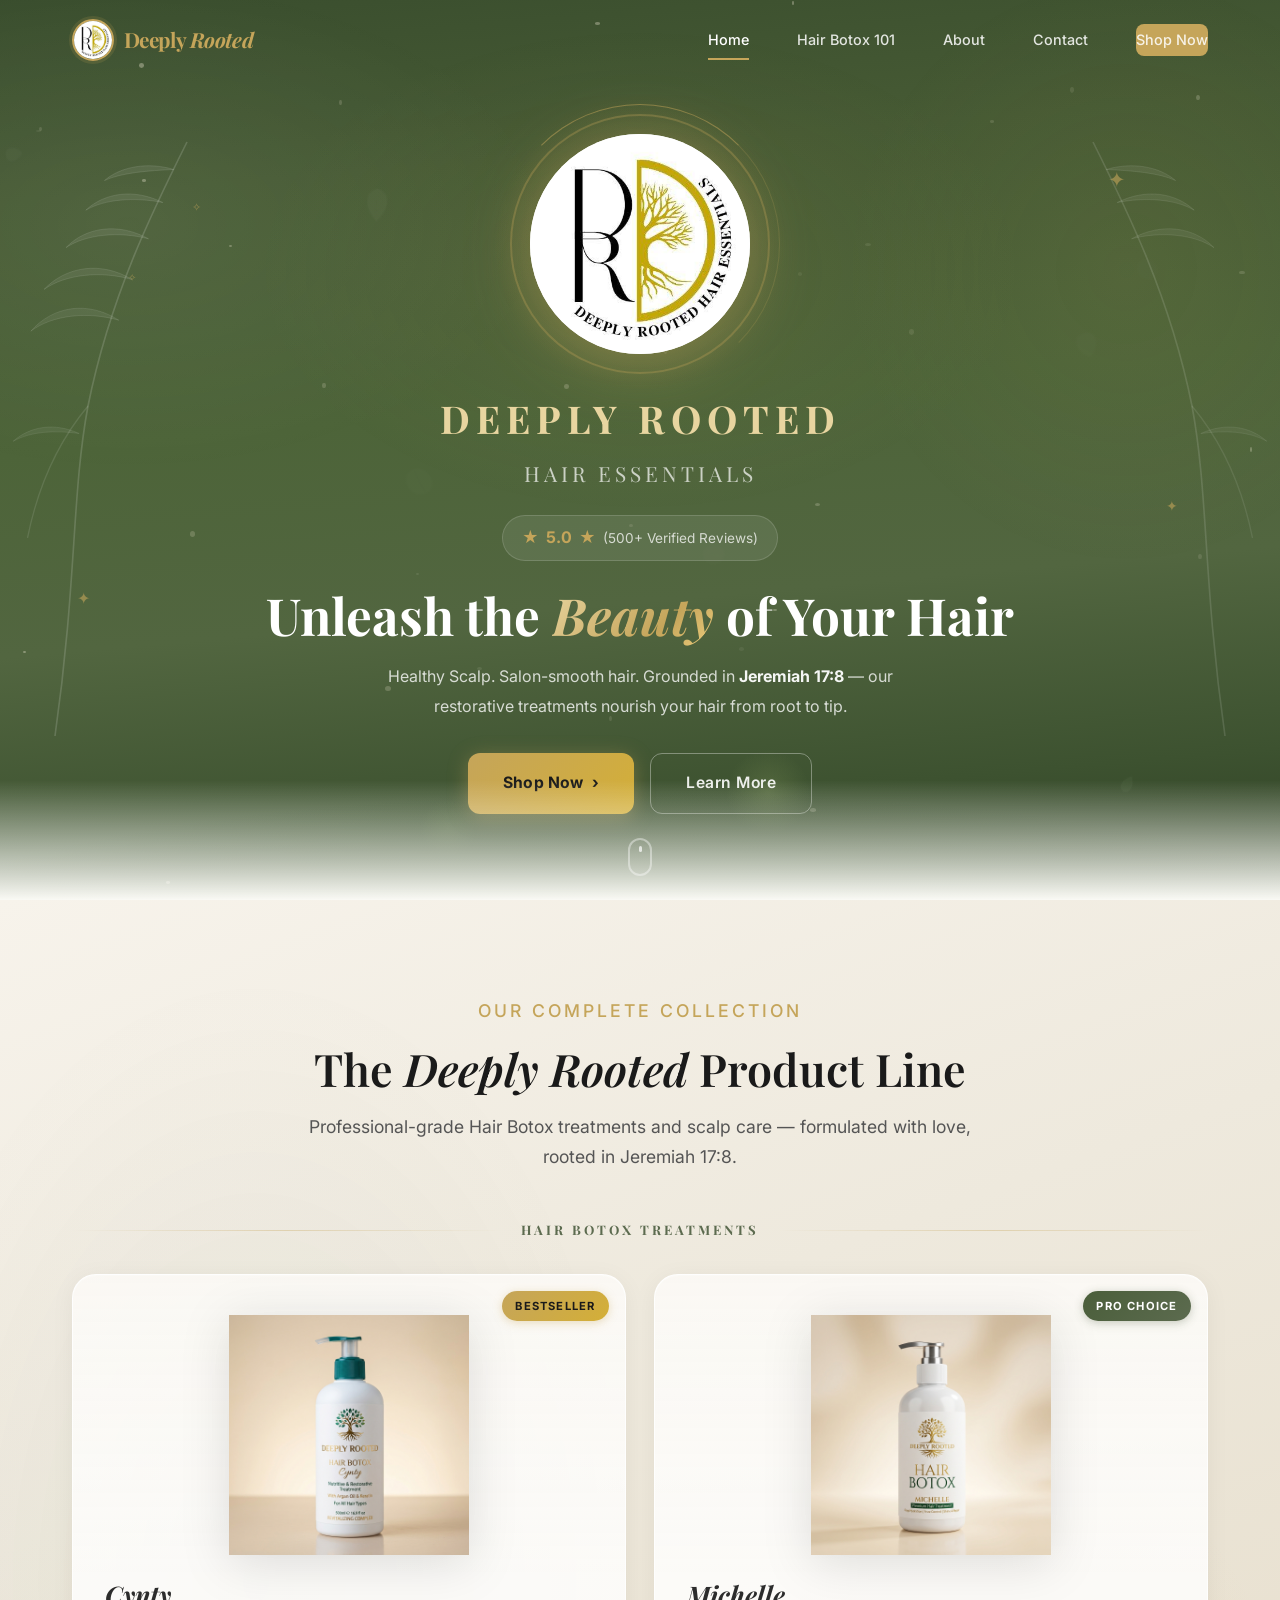
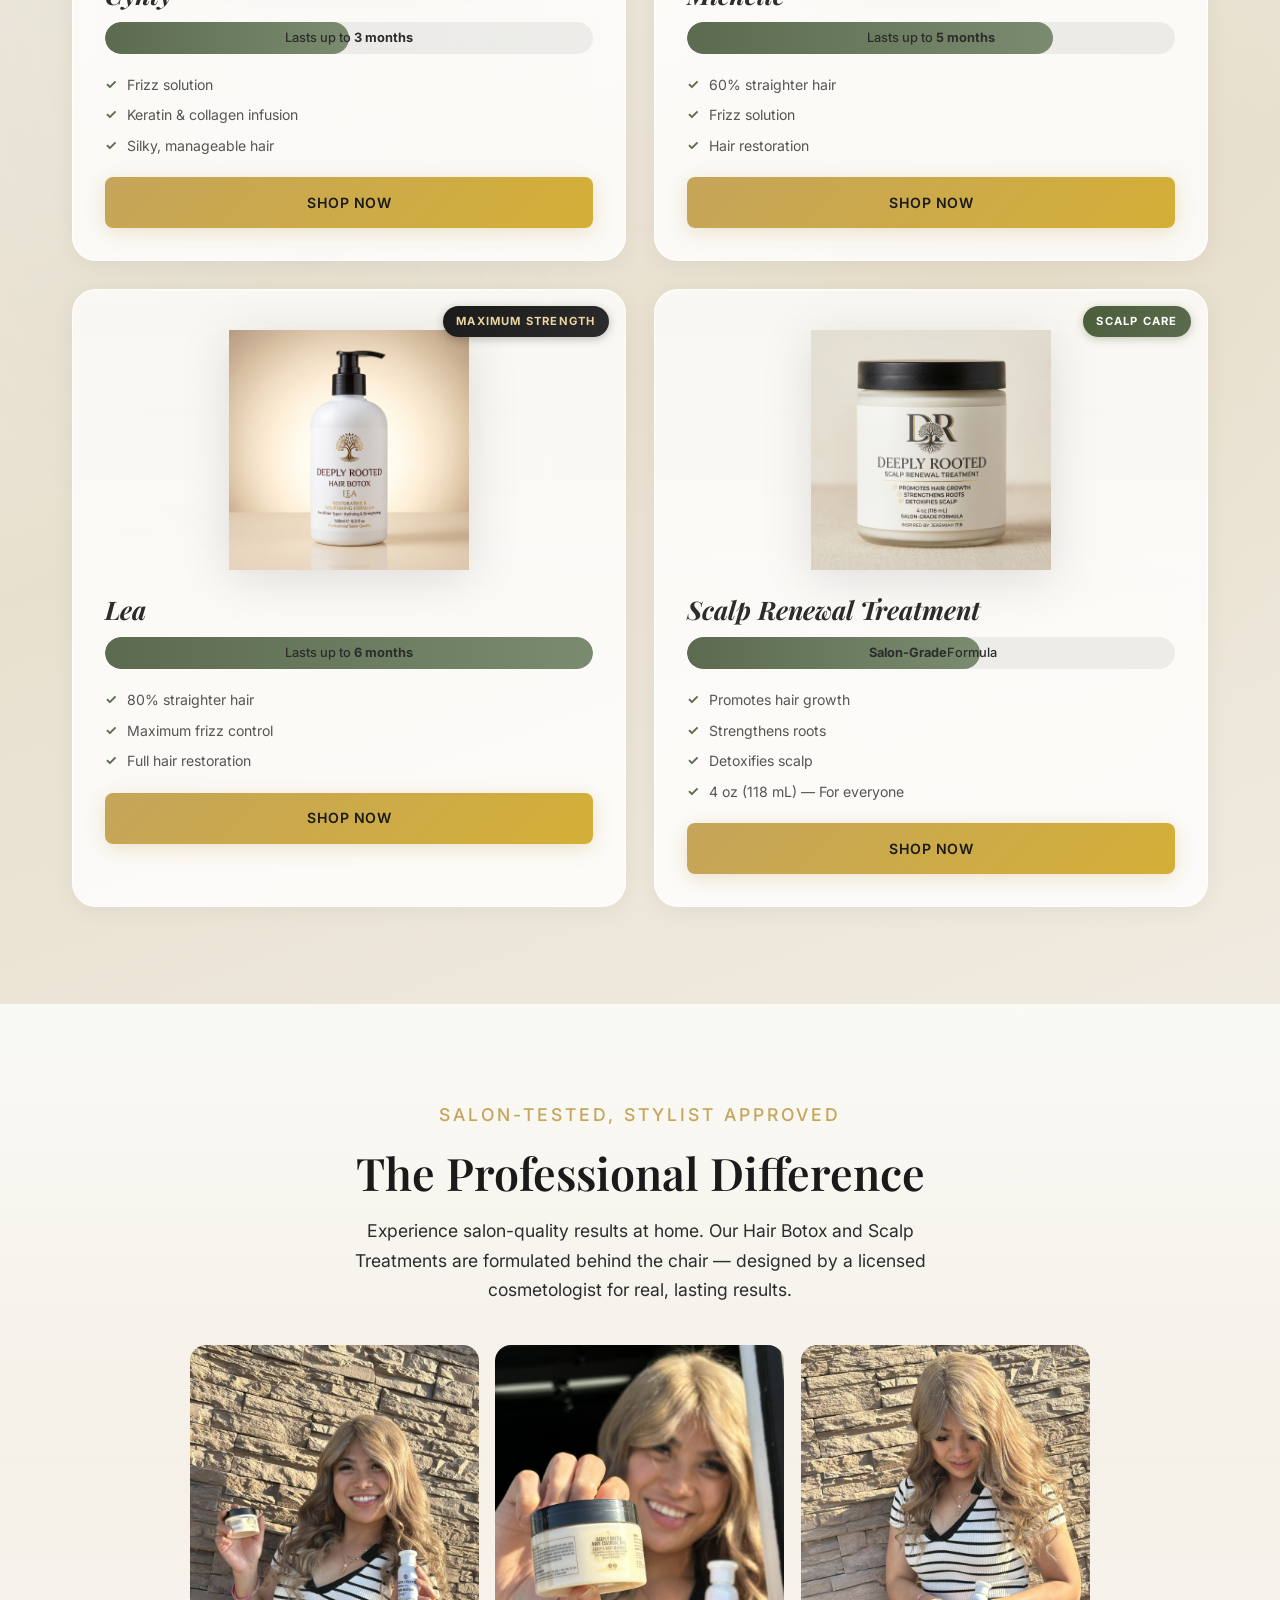
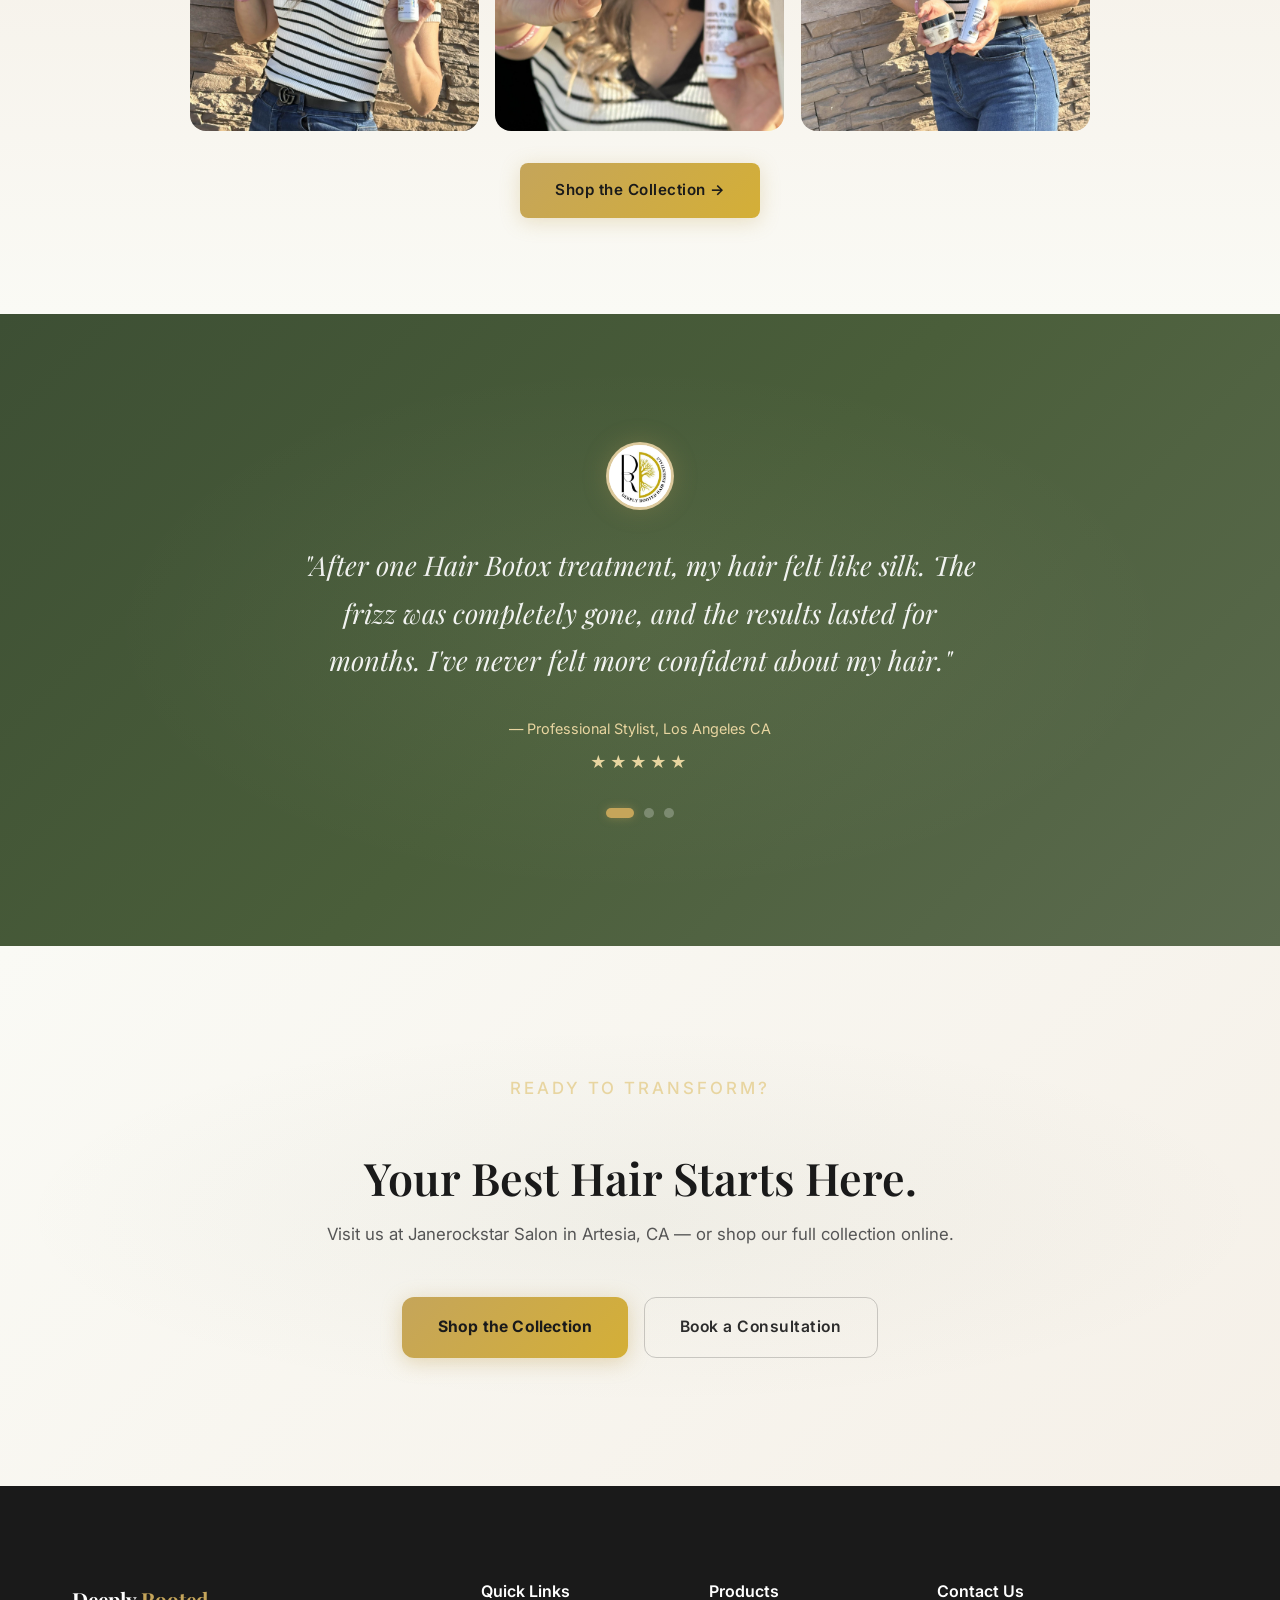
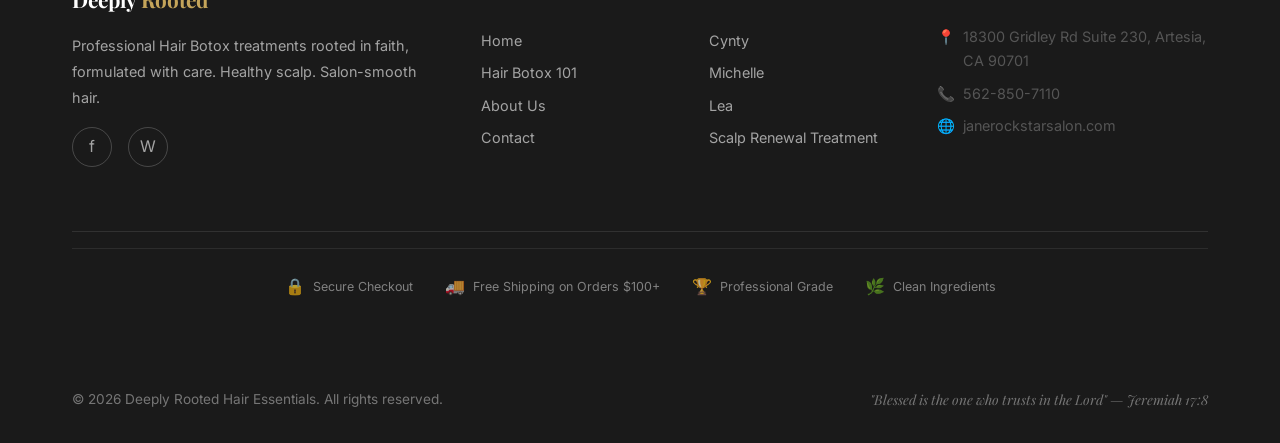
==== commit 019978e3: "Deploy: 2026-04-30 update" ====
--- a/index.html
+++ b/index.html
@@ -260,23 +260,24 @@
           </div>
         </div>
 
-        <!-- Scalp Treatment -->
+        <!-- Scalp Renewal Treatment -->
         <div class="lineup-card" data-product="scalp">
           <div class="lineup-card-badge lineup-badge-sage">Scalp Care</div>
           <div class="lineup-card-image">
             <div class="lineup-card-glow"></div>
-            <img src="assets/images/product-scalp-treatment.png" alt="Deeply Rooted Scalp & Hair Treatment" loading="lazy">
+            <img src="assets/images/product-scalp-treatment.png" alt="Deeply Rooted Scalp Renewal Treatment — 4 oz Salon-Grade Formula" loading="lazy">
           </div>
           <div class="lineup-card-content">
-            <h3>Scalp Treatment</h3>
+            <h3>Scalp Renewal Treatment</h3>
             <div class="lineup-duration">
               <div class="lineup-duration-bar" style="--duration-width: 60%"></div>
-              <span class="lineup-duration-text">With <strong>Ginger & Coconut Oil</strong></span>
+              <span class="lineup-duration-text"><strong>Salon-Grade</strong> Formula</span>
             </div>
             <ul class="lineup-features">
-              <li>Scalp revival & nourishment</li>
               <li>Promotes hair growth</li>
-              <li>100ml — For everyone</li>
+              <li>Strengthens roots</li>
+              <li>Detoxifies scalp</li>
+              <li>4 oz (118 mL) — For everyone</li>
             </ul>
             <a href="https://hair-botox-deeply-rooted.myshopify.com" target="_blank" class="btn btn-primary btn-ripple lineup-btn">SHOP NOW</a>
           </div>
@@ -404,7 +405,7 @@
             <a href="https://hair-botox-deeply-rooted.myshopify.com/" target="_blank">Cynty</a>
             <a href="https://hair-botox-deeply-rooted.myshopify.com/" target="_blank">Michelle</a>
             <a href="https://hair-botox-deeply-rooted.myshopify.com/" target="_blank">Lea</a>
-            <a href="https://hair-botox-deeply-rooted.myshopify.com/" target="_blank">Scalp Treatment</a>
+            <a href="https://hair-botox-deeply-rooted.myshopify.com/" target="_blank">Scalp Renewal Treatment</a>
           </div>
         </div>
         <div>
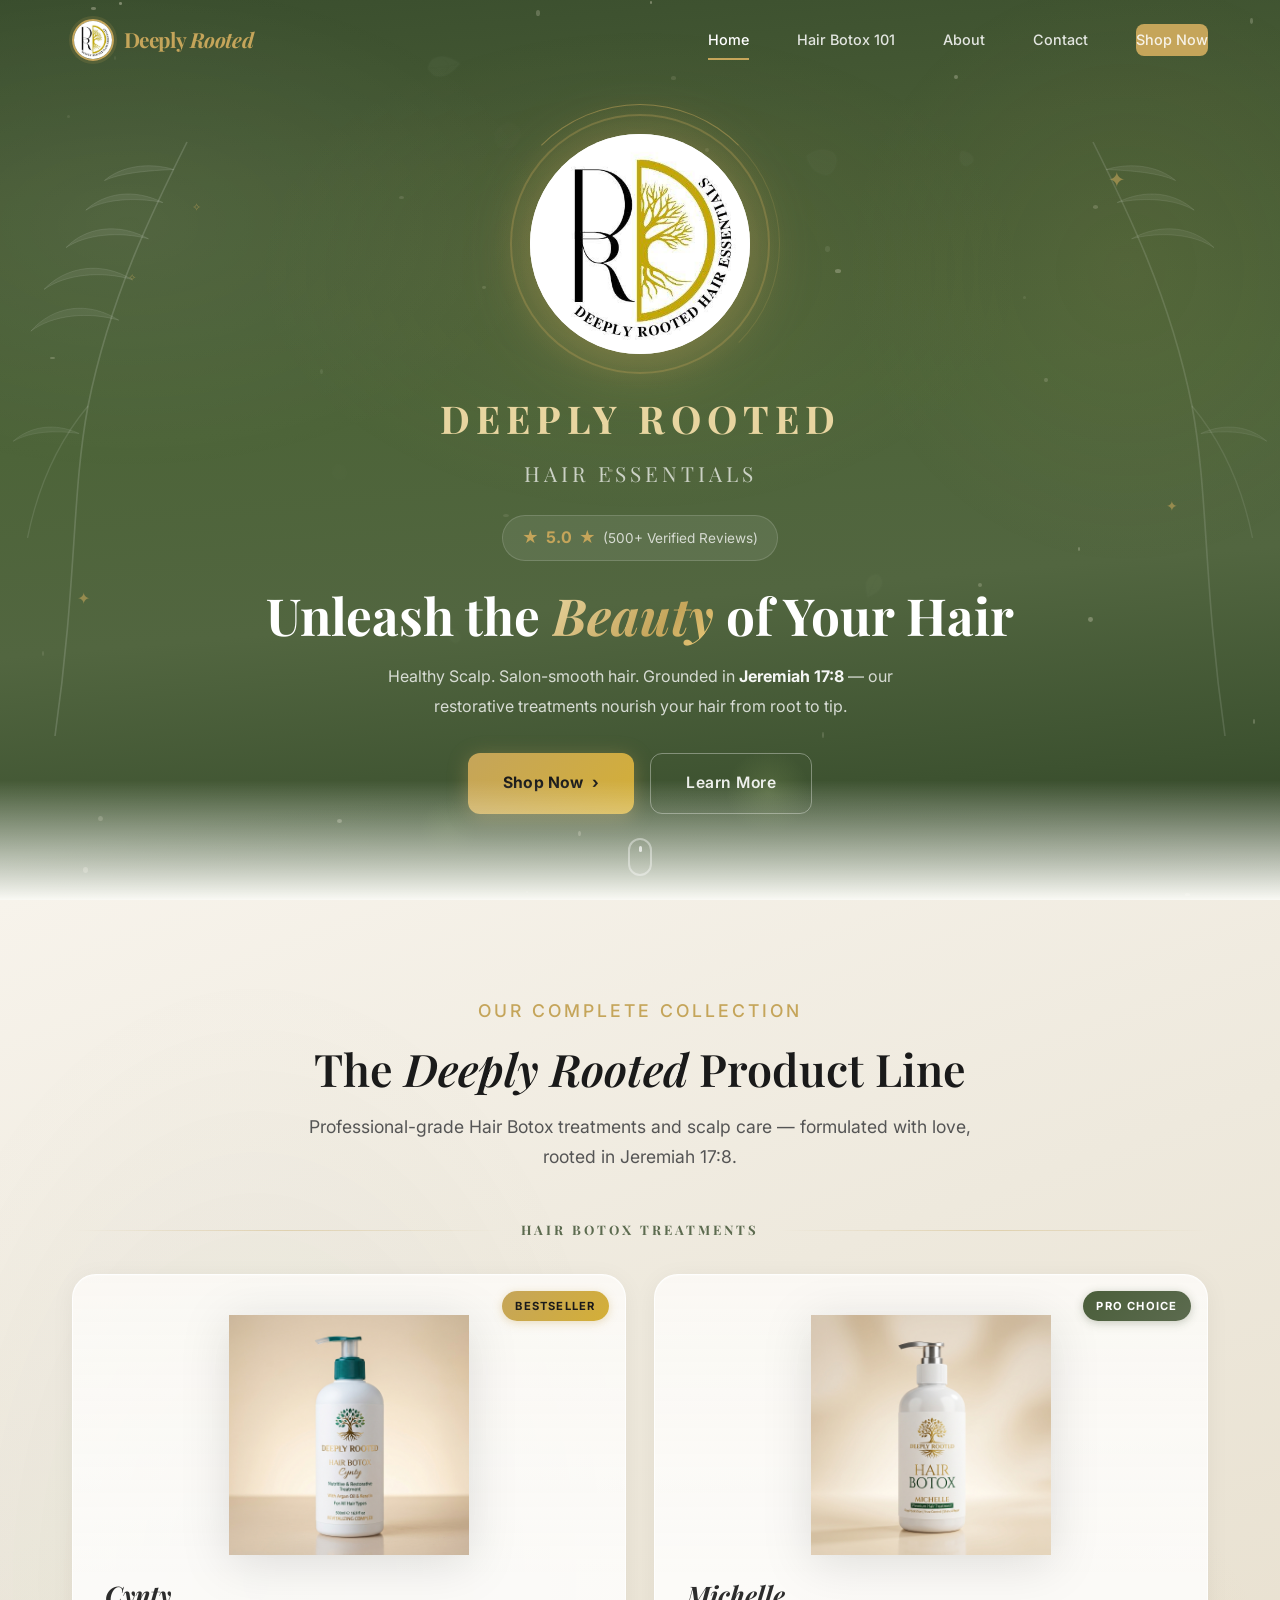
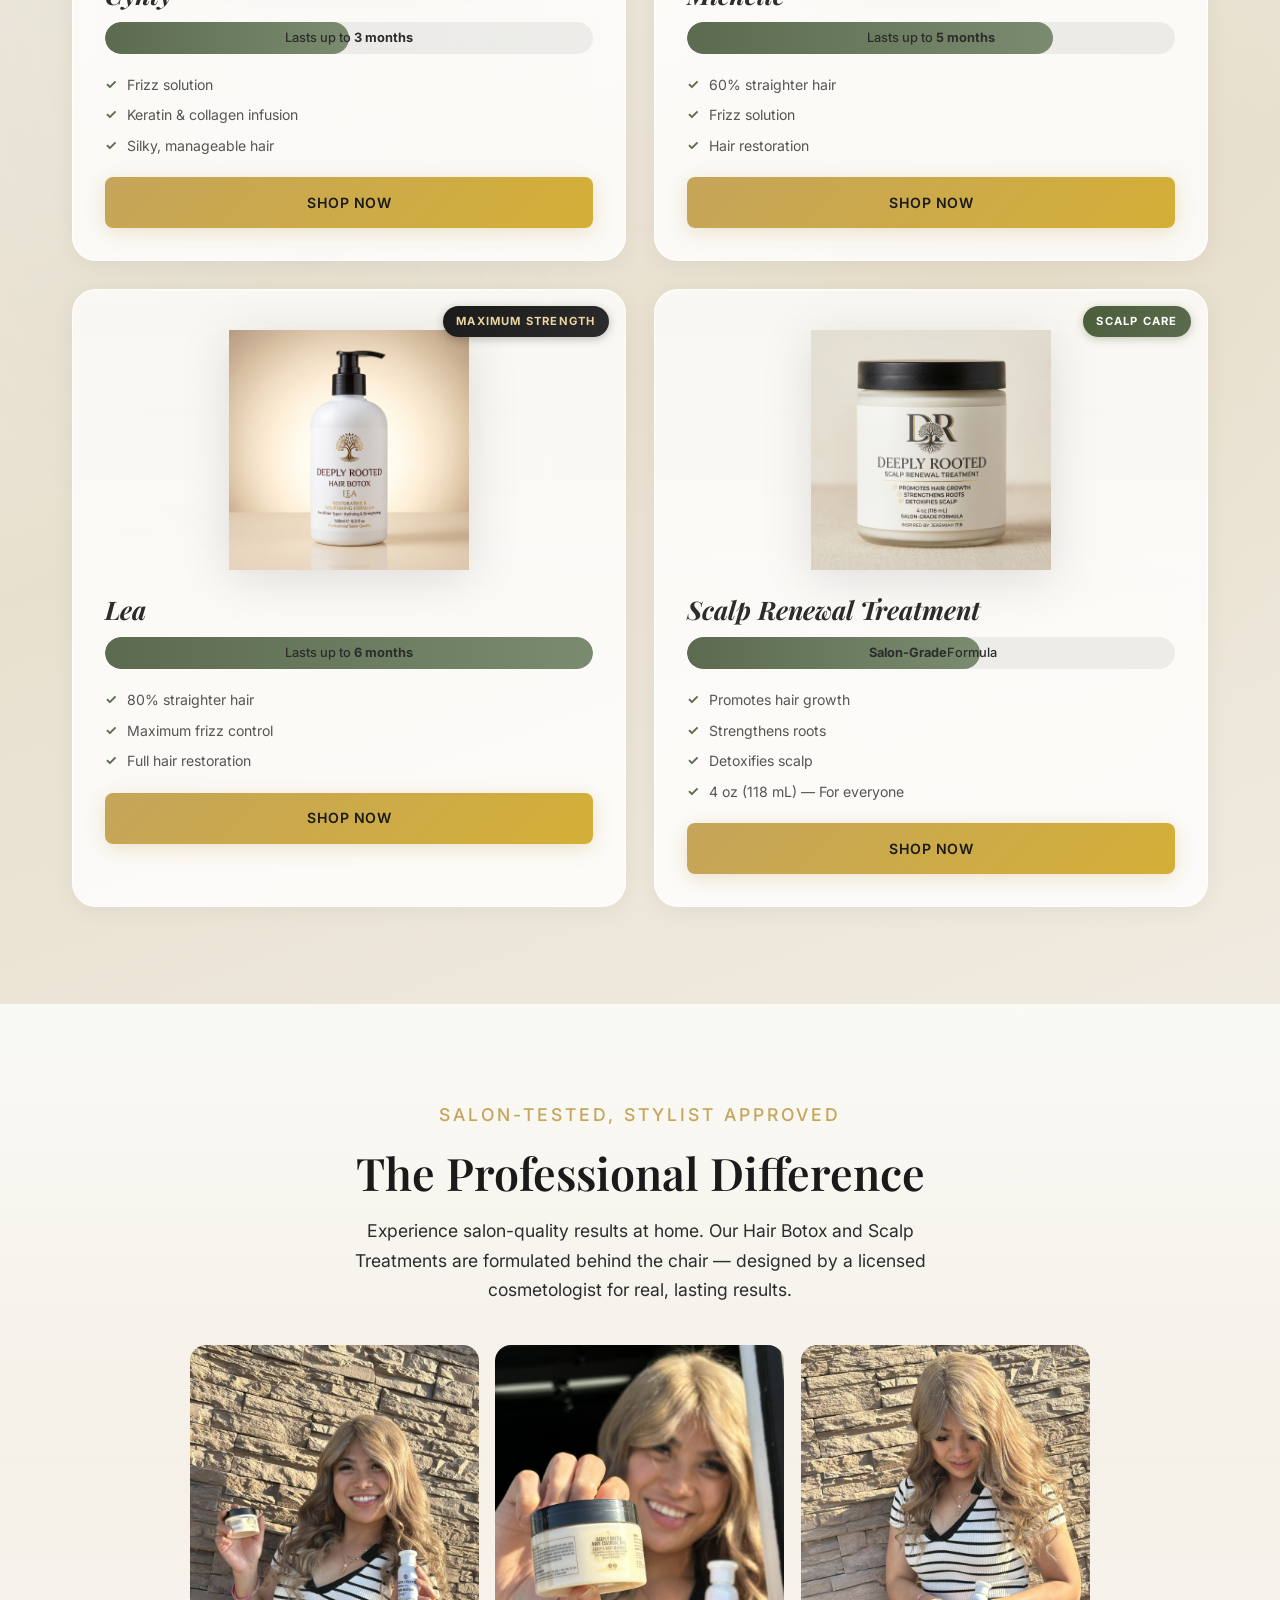
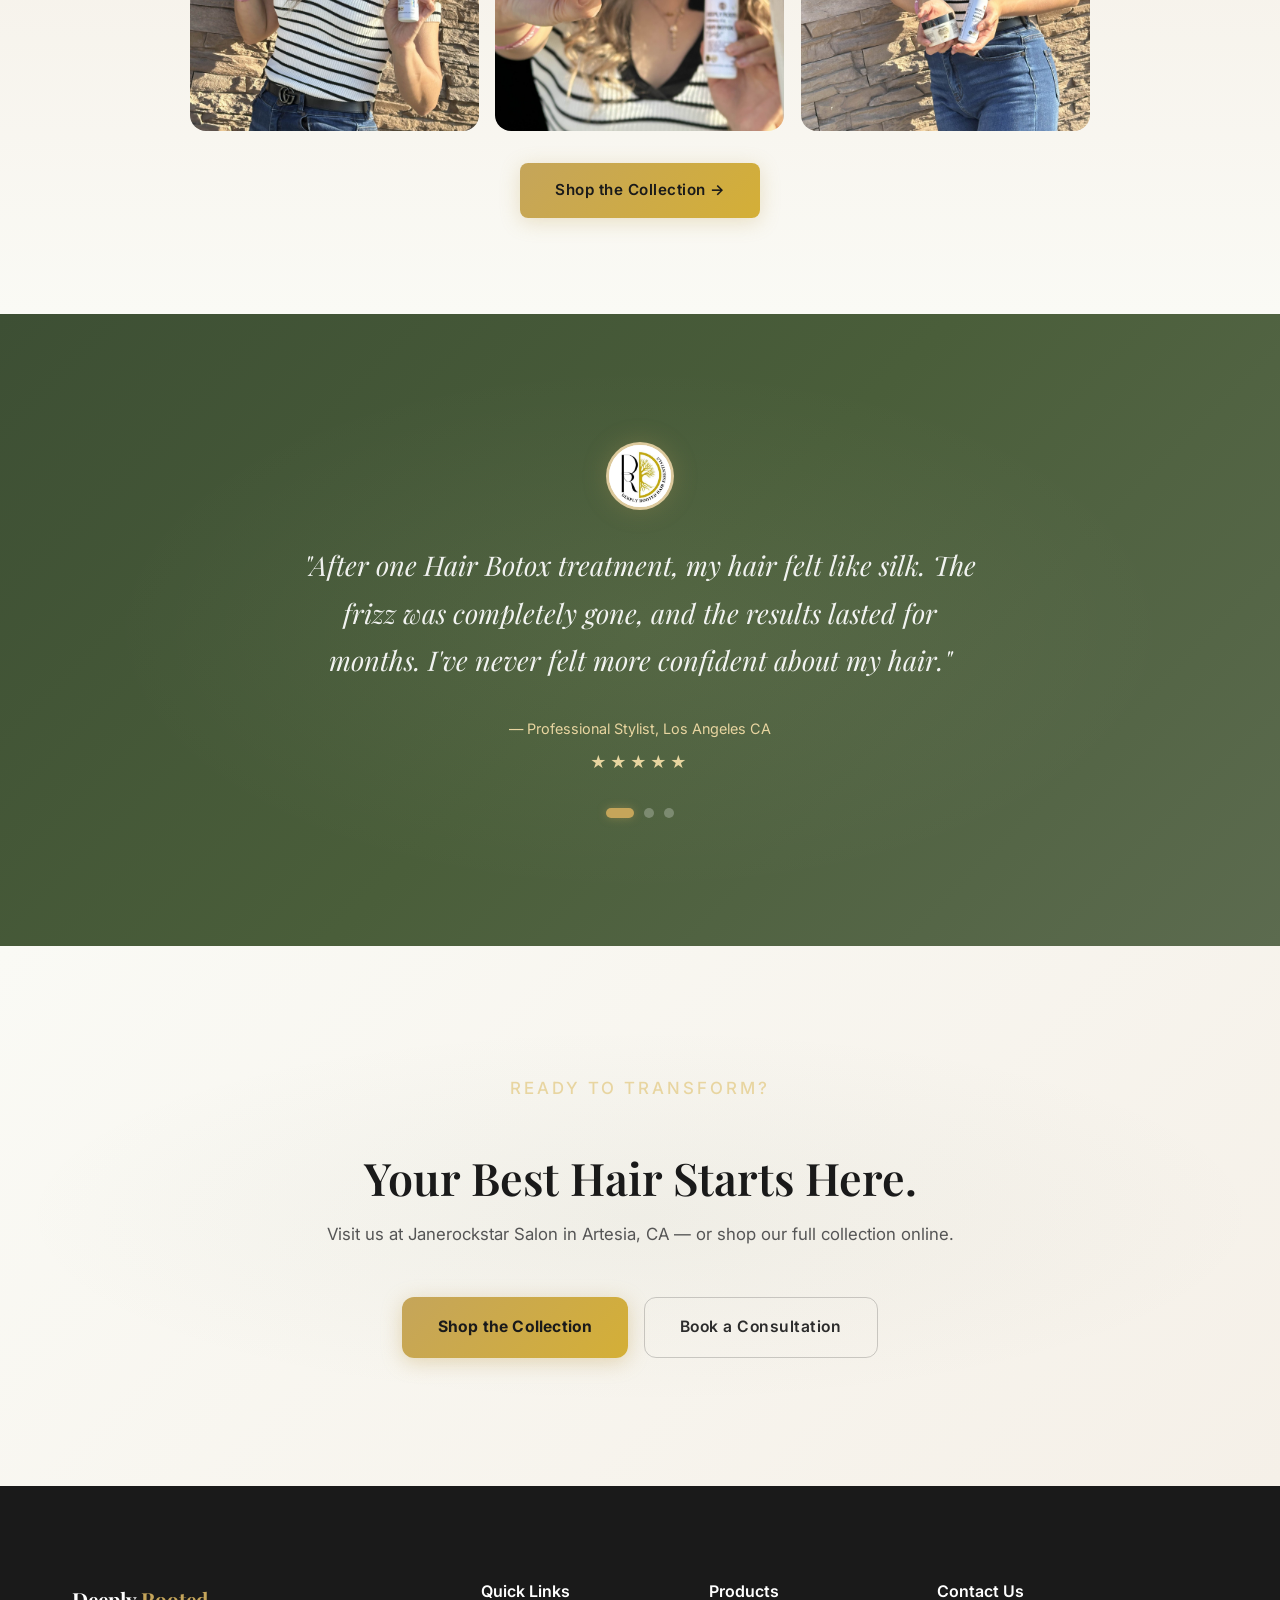
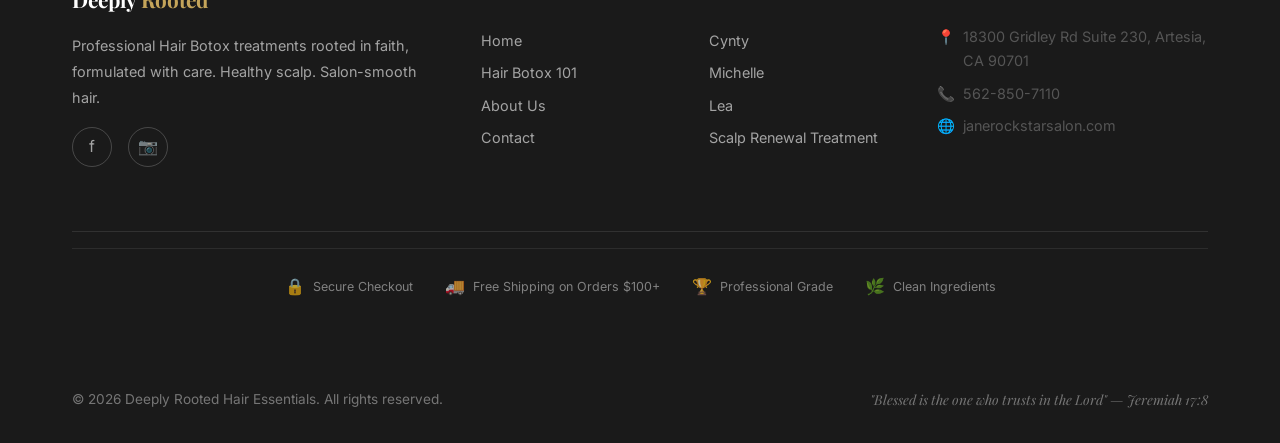
==== commit 0c5392da: "Deploy: 2026-05-01 update" ====
--- a/index.html
+++ b/index.html
@@ -386,8 +386,8 @@
           <a href="index.html" class="nav-logo">Deeply <span>Rooted</span></a>
           <p>Professional Hair Botox treatments rooted in faith, formulated with care. Healthy scalp. Salon-smooth hair.</p>
           <div class="footer-social" style="margin-top:1rem;">
-            <a href="https://www.facebook.com/profile.php?id=deeplyrooted" target="_blank" aria-label="Facebook">f</a>
-            <a href="https://janerockstarsalon.com" target="_blank" aria-label="Website">W</a>
+            <a href="https://www.facebook.com/people/Deeply-Rooted-Hair-Essentials-Merchandise/61566217615189/" target="_blank" aria-label="Facebook">f</a>
+            <a href="https://www.instagram.com/deeplyrootedhairessentials/" target="_blank" aria-label="Instagram">📷</a>
           </div>
         </div>
         <div>
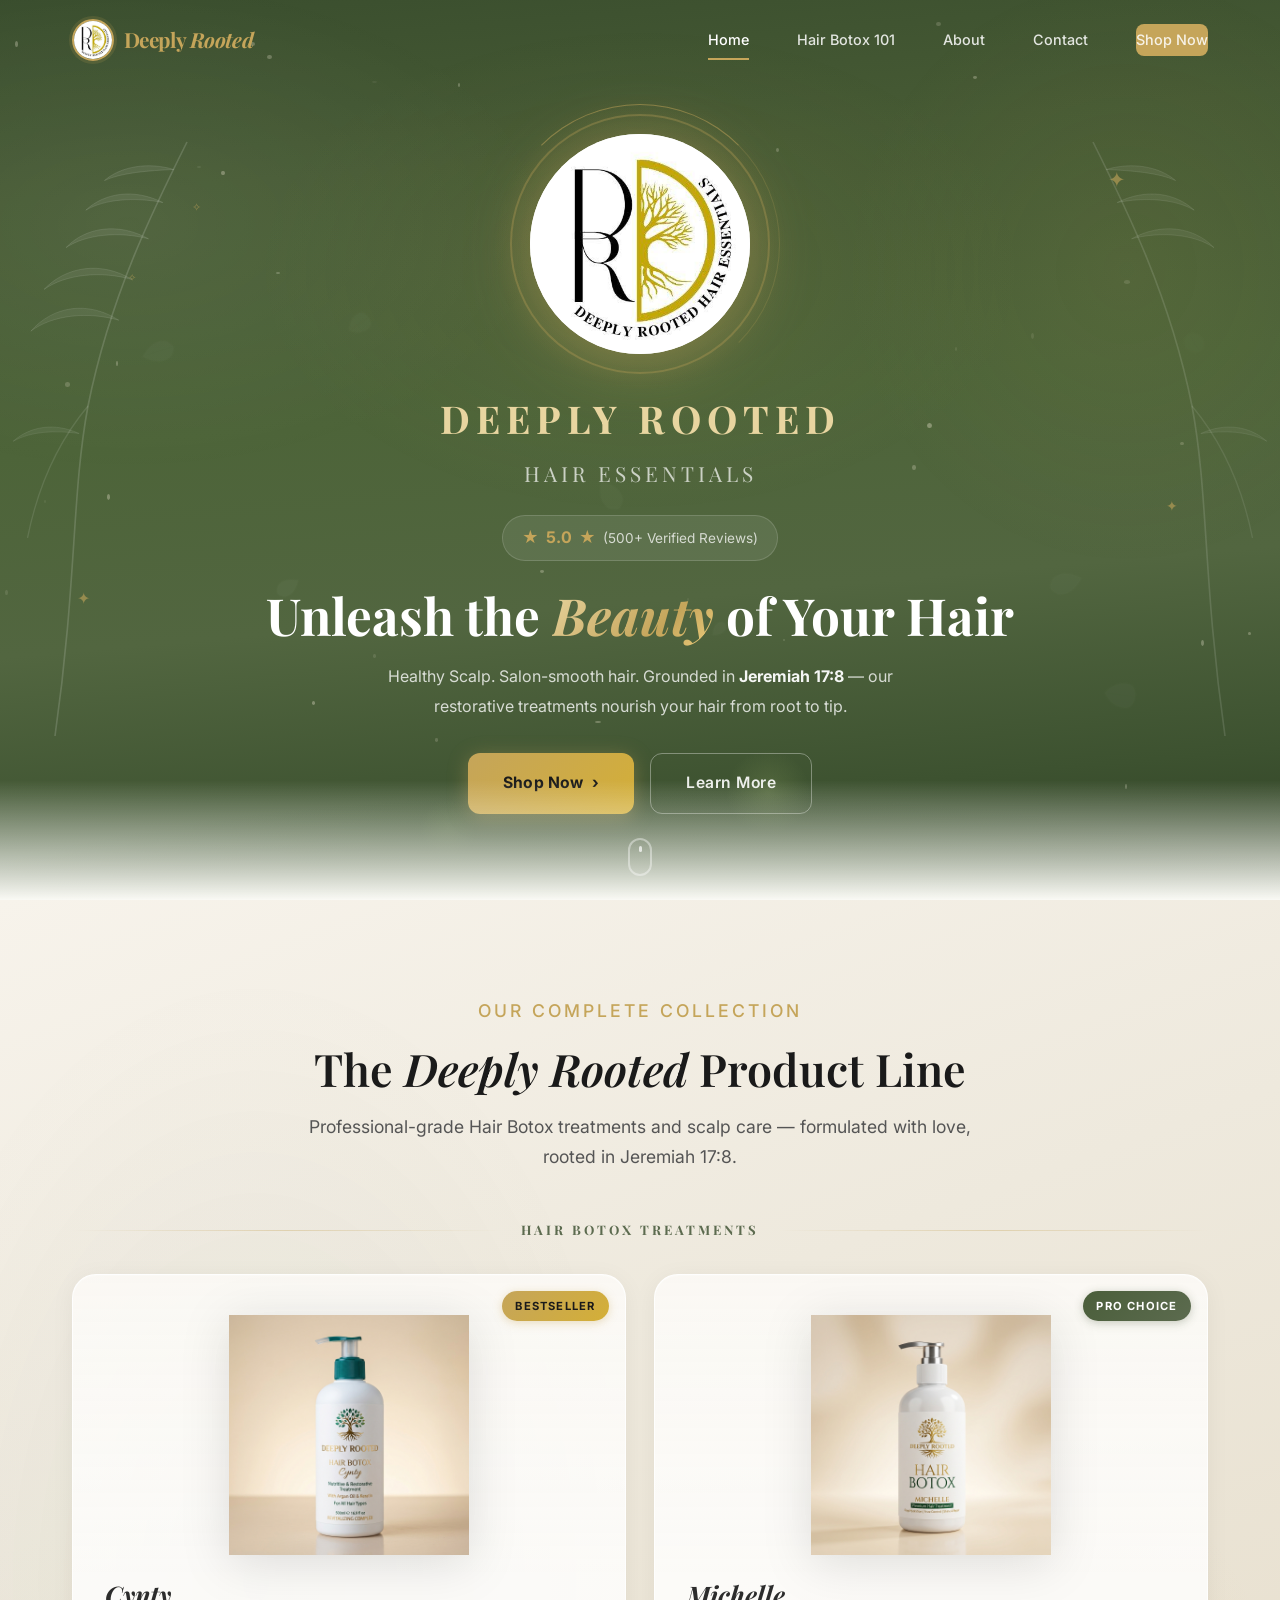
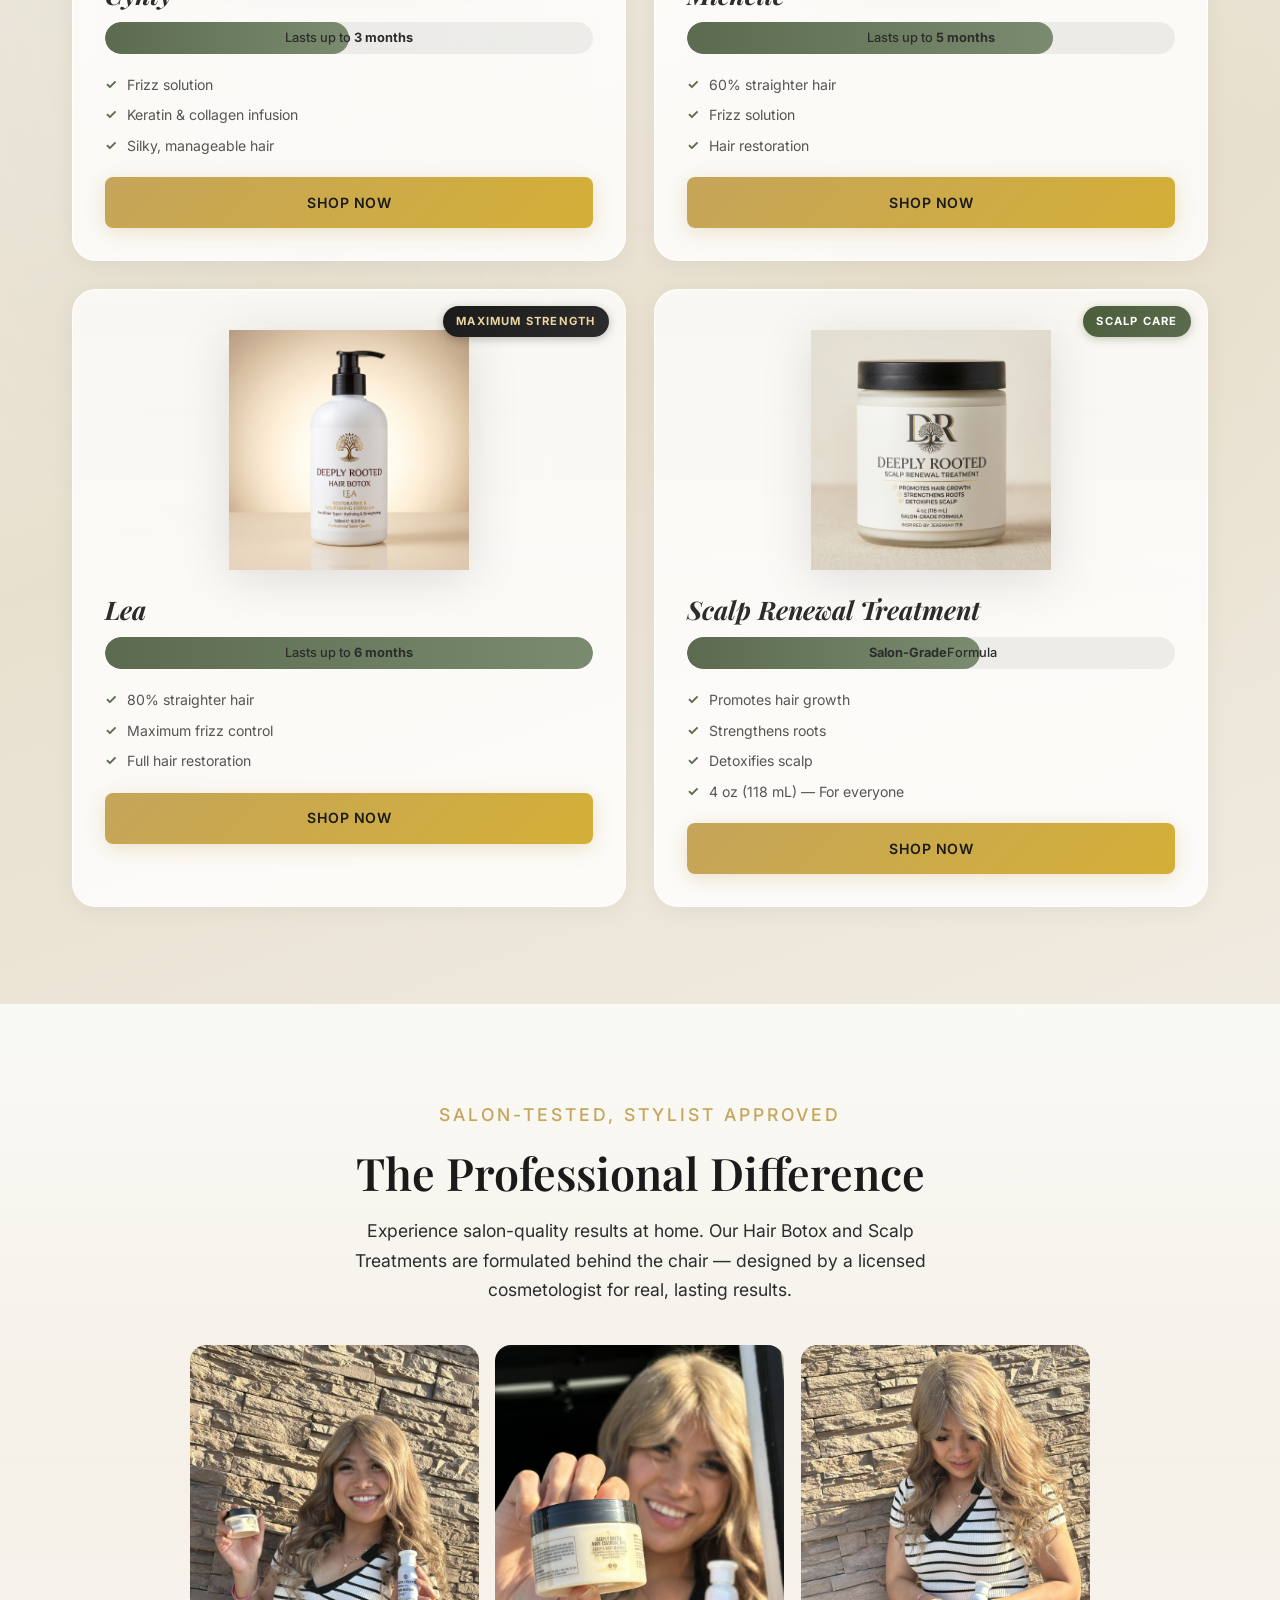
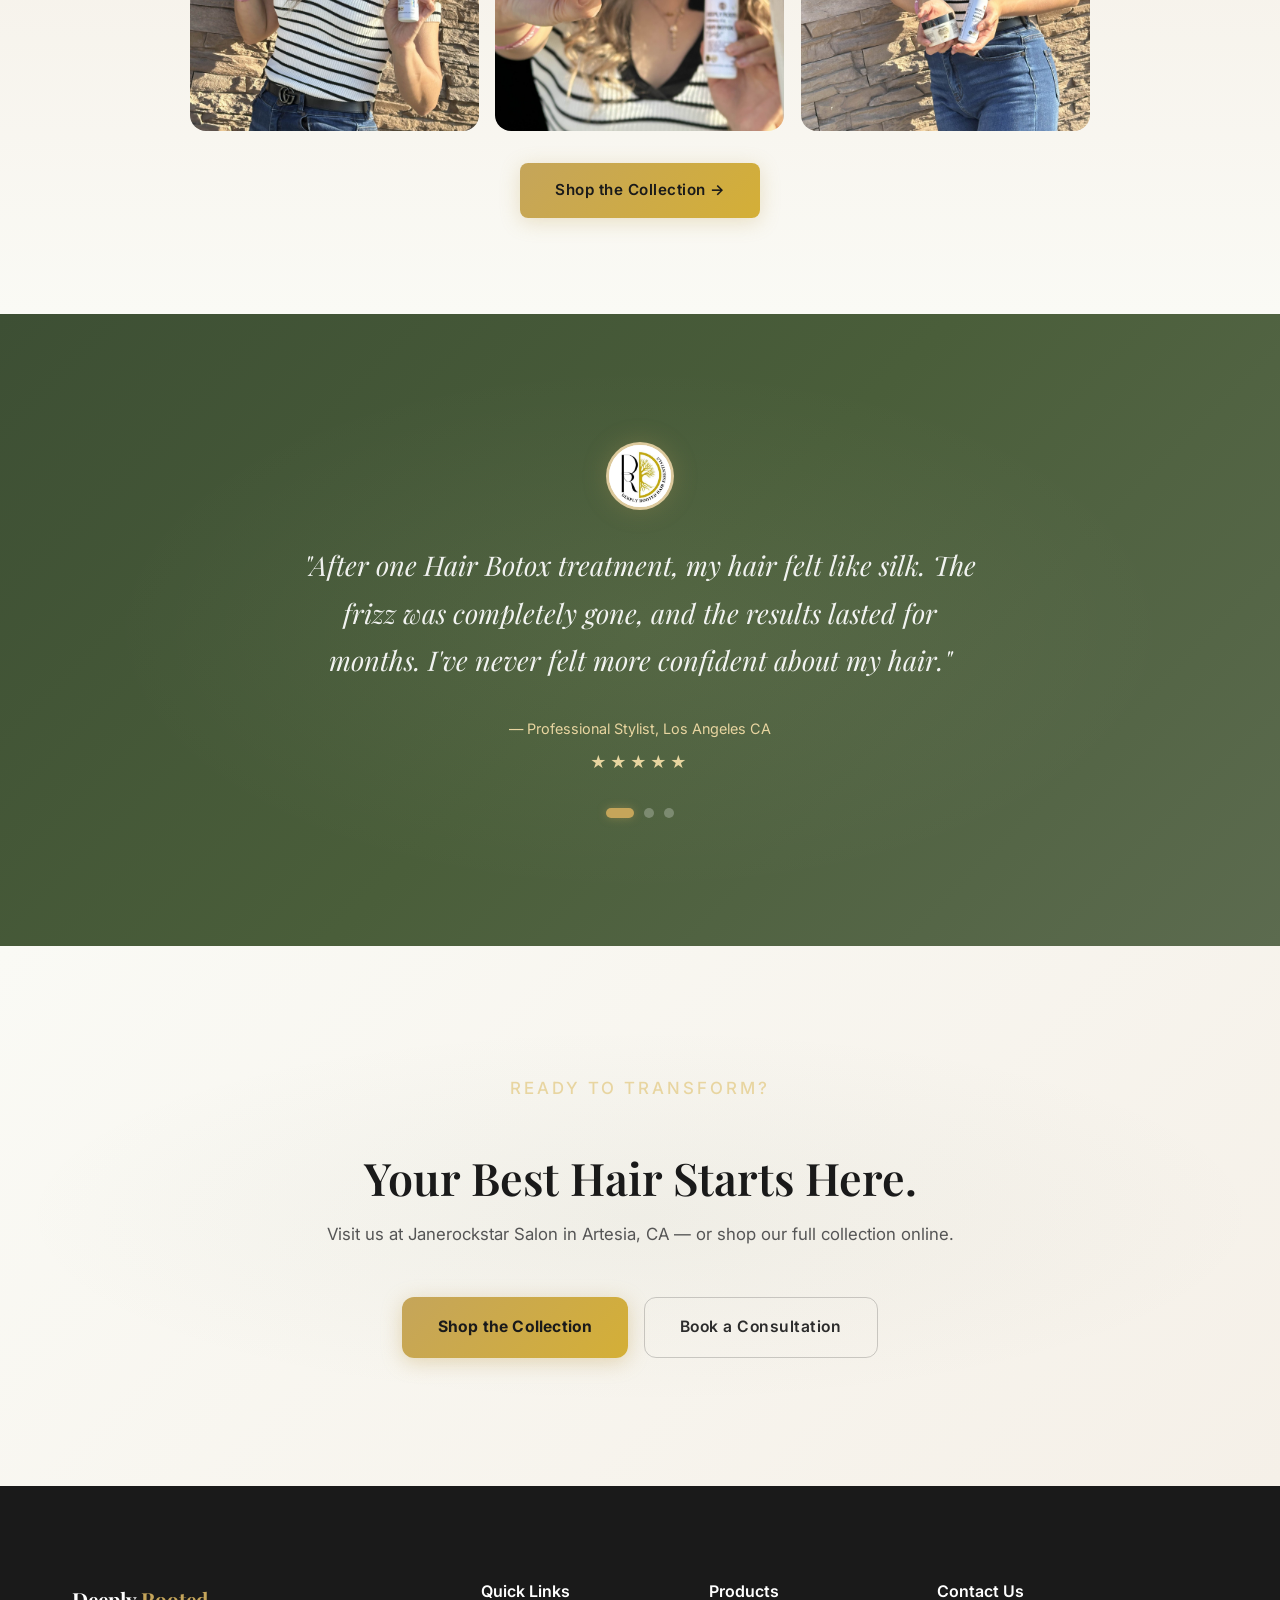
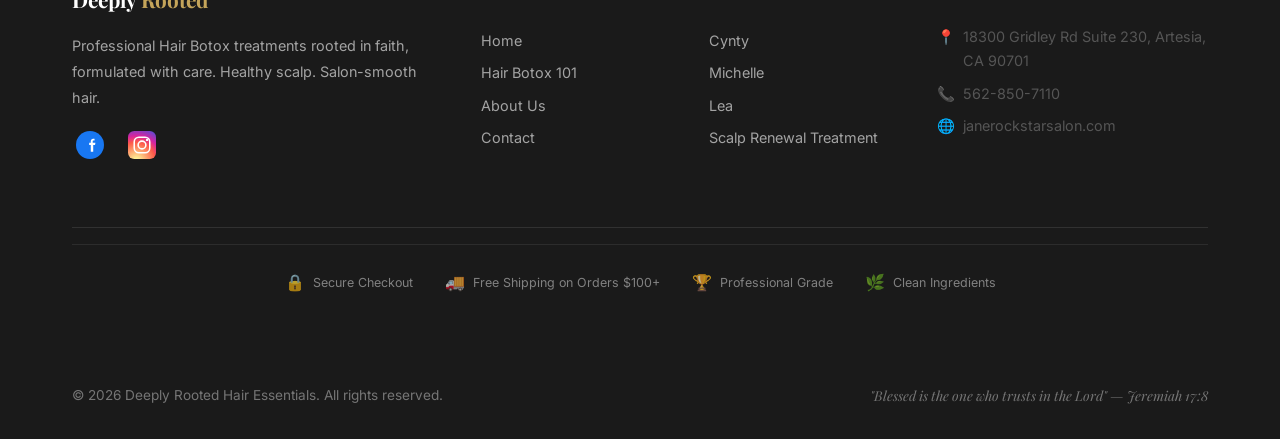
==== commit aed4d736: "Deploy: 2026-05-01 update" ====
--- a/index.html
+++ b/index.html
@@ -386,8 +386,8 @@
           <a href="index.html" class="nav-logo">Deeply <span>Rooted</span></a>
           <p>Professional Hair Botox treatments rooted in faith, formulated with care. Healthy scalp. Salon-smooth hair.</p>
           <div class="footer-social" style="margin-top:1rem;">
-            <a href="https://www.facebook.com/people/Deeply-Rooted-Hair-Essentials-Merchandise/61566217615189/" target="_blank" aria-label="Facebook">f</a>
-            <a href="https://www.instagram.com/deeplyrootedhairessentials/" target="_blank" aria-label="Instagram">📷</a>
+            <a href="https://www.facebook.com/people/Deeply-Rooted-Hair-Essentials-Merchandise/61566217615189/" target="_blank" aria-label="Facebook"><svg viewBox="0 0 36 36" fill="none"><circle cx="18" cy="18" r="18" fill="#1877F2"/><path d="M25 18.09h-2.86v8.71H19V18.09h-2.05v-3h2.05v-1.86c0-2.04 1.2-3.15 3.05-3.15.88 0 1.8.16 1.8.16v2h-1.02c-1 0-1.31.62-1.31 1.26v1.59H25l-.55 3z" fill="#fff"/></svg></a>
+            <a href="https://www.instagram.com/deeplyrootedhairessentials/" target="_blank" aria-label="Instagram"><svg viewBox="0 0 36 36" fill="none"><defs><radialGradient id="igf2" cx="30%" cy="107%" r="150%"><stop offset="0%" stop-color="#fdf497"/><stop offset="5%" stop-color="#fdf497"/><stop offset="45%" stop-color="#fd5949"/><stop offset="60%" stop-color="#d6249f"/><stop offset="90%" stop-color="#285AEB"/></radialGradient></defs><rect width="36" height="36" rx="8" fill="url(#igf2)"/><rect x="8" y="8" width="20" height="20" rx="6" stroke="#fff" stroke-width="2" fill="none"/><circle cx="18" cy="18" r="5" stroke="#fff" stroke-width="2" fill="none"/><circle cx="24.5" cy="11.5" r="1.5" fill="#fff"/></svg></a>
           </div>
         </div>
         <div>
--- a/styles/main.css
+++ b/styles/main.css
@@ -302,13 +302,14 @@
 }
 .footer-bottom p { font-size: 0.85rem; color: rgba(255,255,255,0.4); margin: 0; }
 .footer-scripture { font-family: var(--font-heading); font-style: italic; font-size: 0.9rem; color: rgba(255,255,255,0.5); }
-.footer-social { display: flex; gap: var(--space-md); }
+.footer-social { display: flex; gap: var(--space-md); align-items: center; }
 .footer-social a {
-  width: 40px; height: 40px; border-radius: var(--radius-full);
-  border: 1px solid rgba(255,255,255,0.2); display: flex; align-items: center; justify-content: center;
-  color: rgba(255,255,255,0.6); transition: all var(--transition-base);
-}
-.footer-social a:hover { border-color: var(--color-gold); color: var(--color-gold); background: rgba(197,165,90,0.1); }
+  width: 36px; height: 36px; border-radius: var(--radius-full);
+  display: flex; align-items: center; justify-content: center;
+  transition: all var(--transition-base);
+}
+.footer-social a:hover { transform: translateY(-3px); filter: brightness(1.2); }
+.footer-social a svg { width: 28px; height: 28px; }
 
 /* ---- Scroll Reveal (Blur In/Out) ---- */
 .reveal {
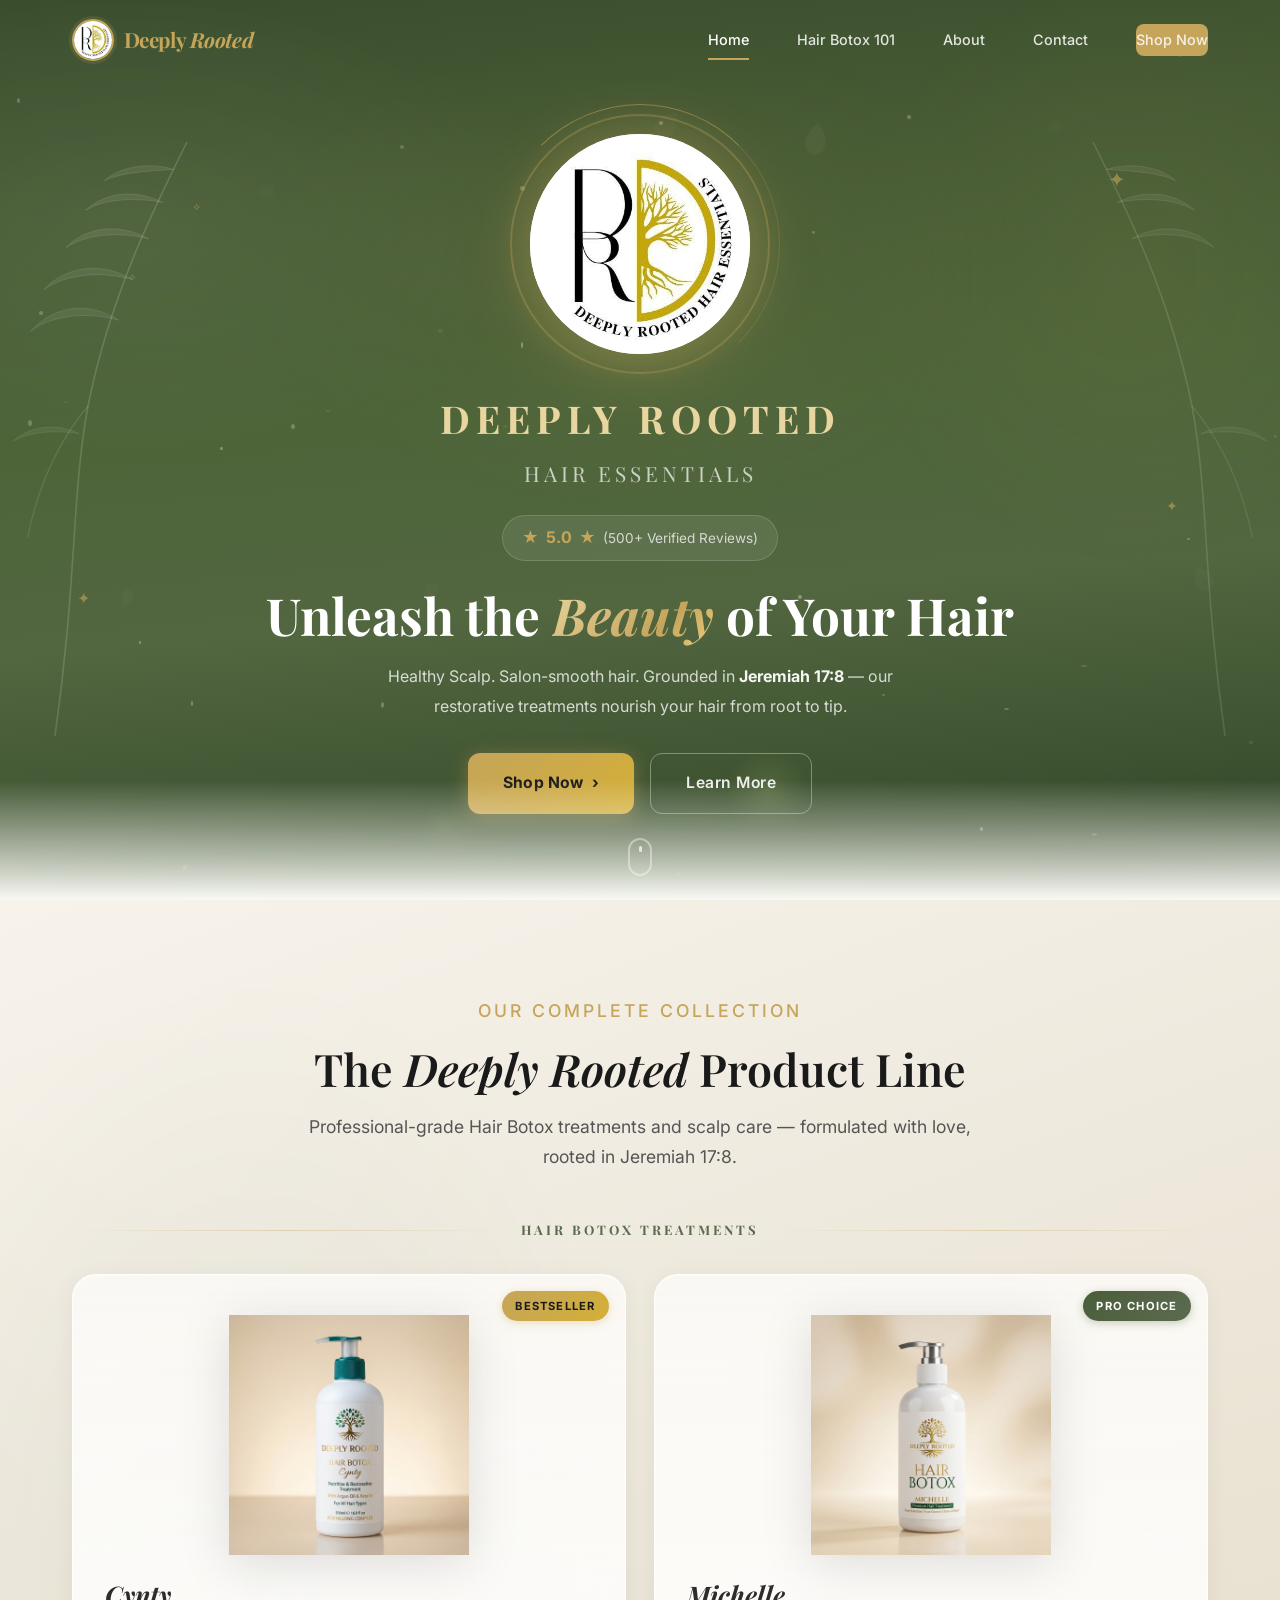
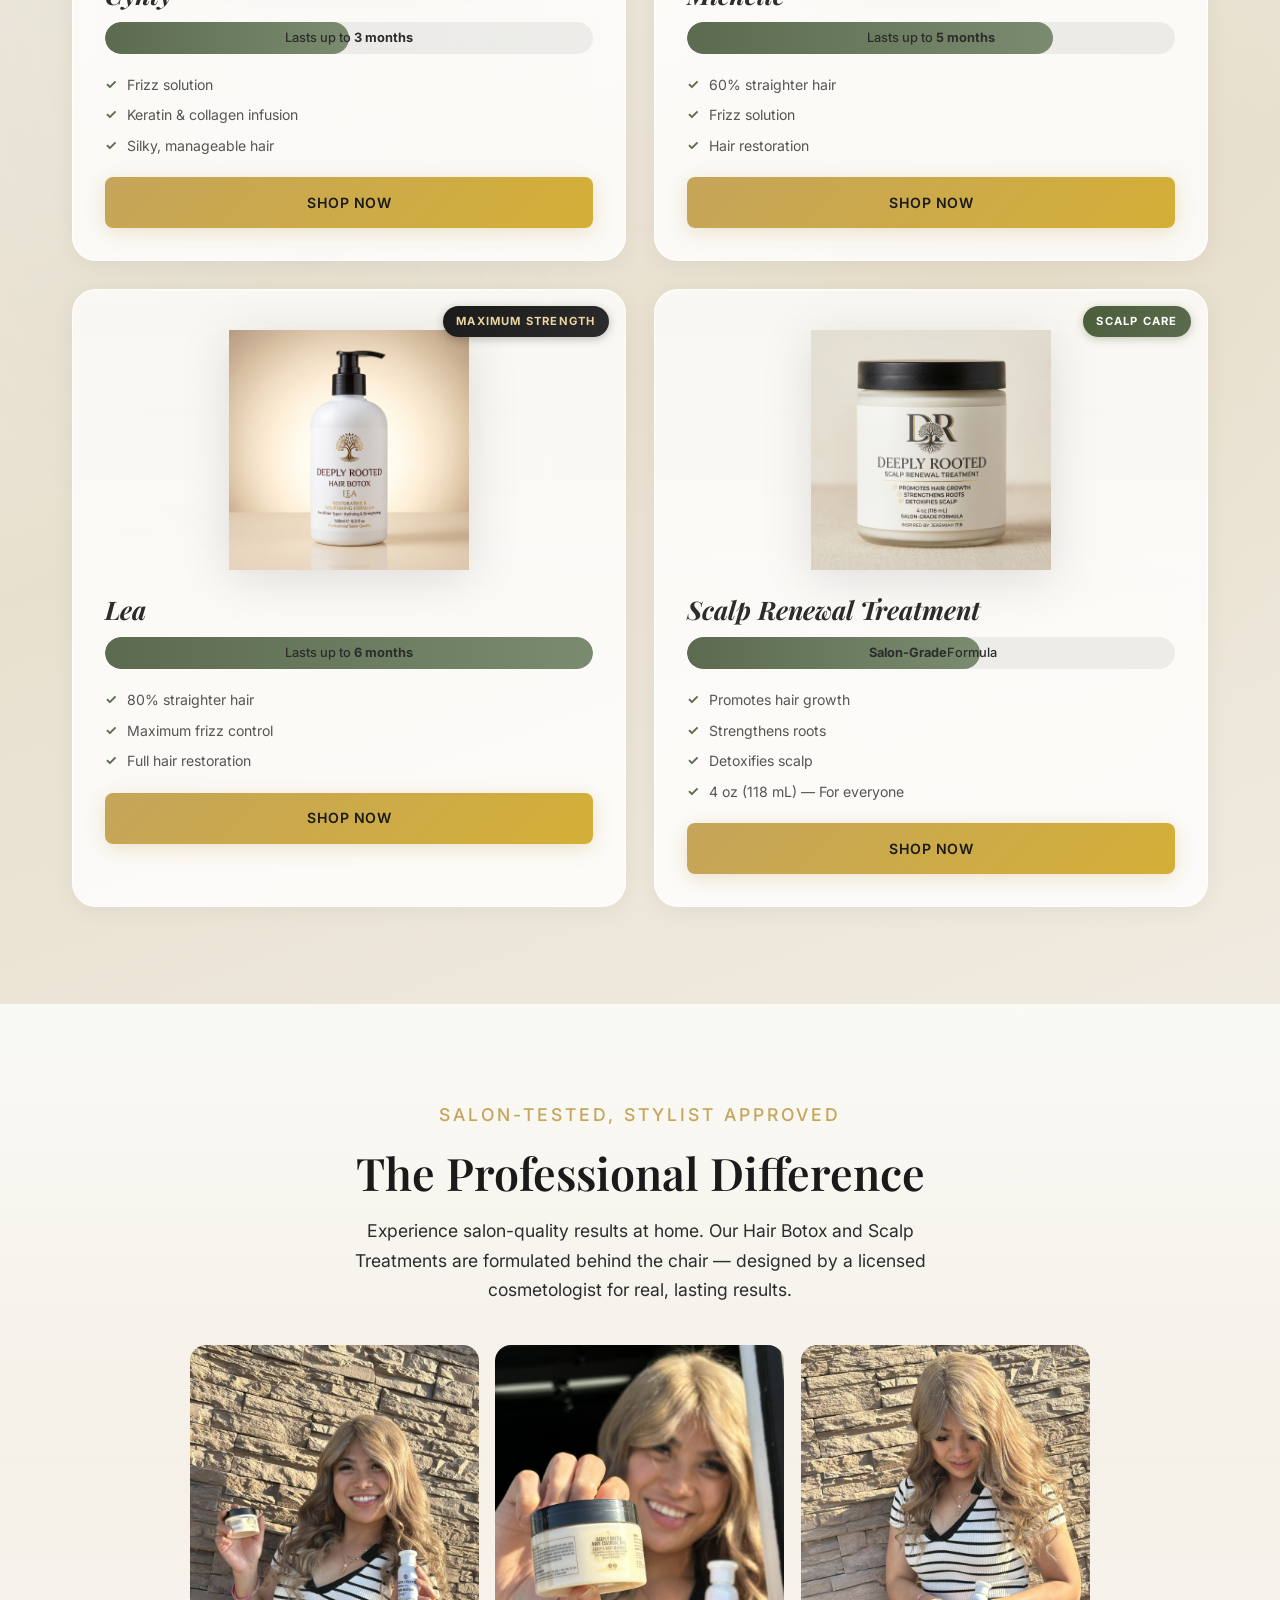
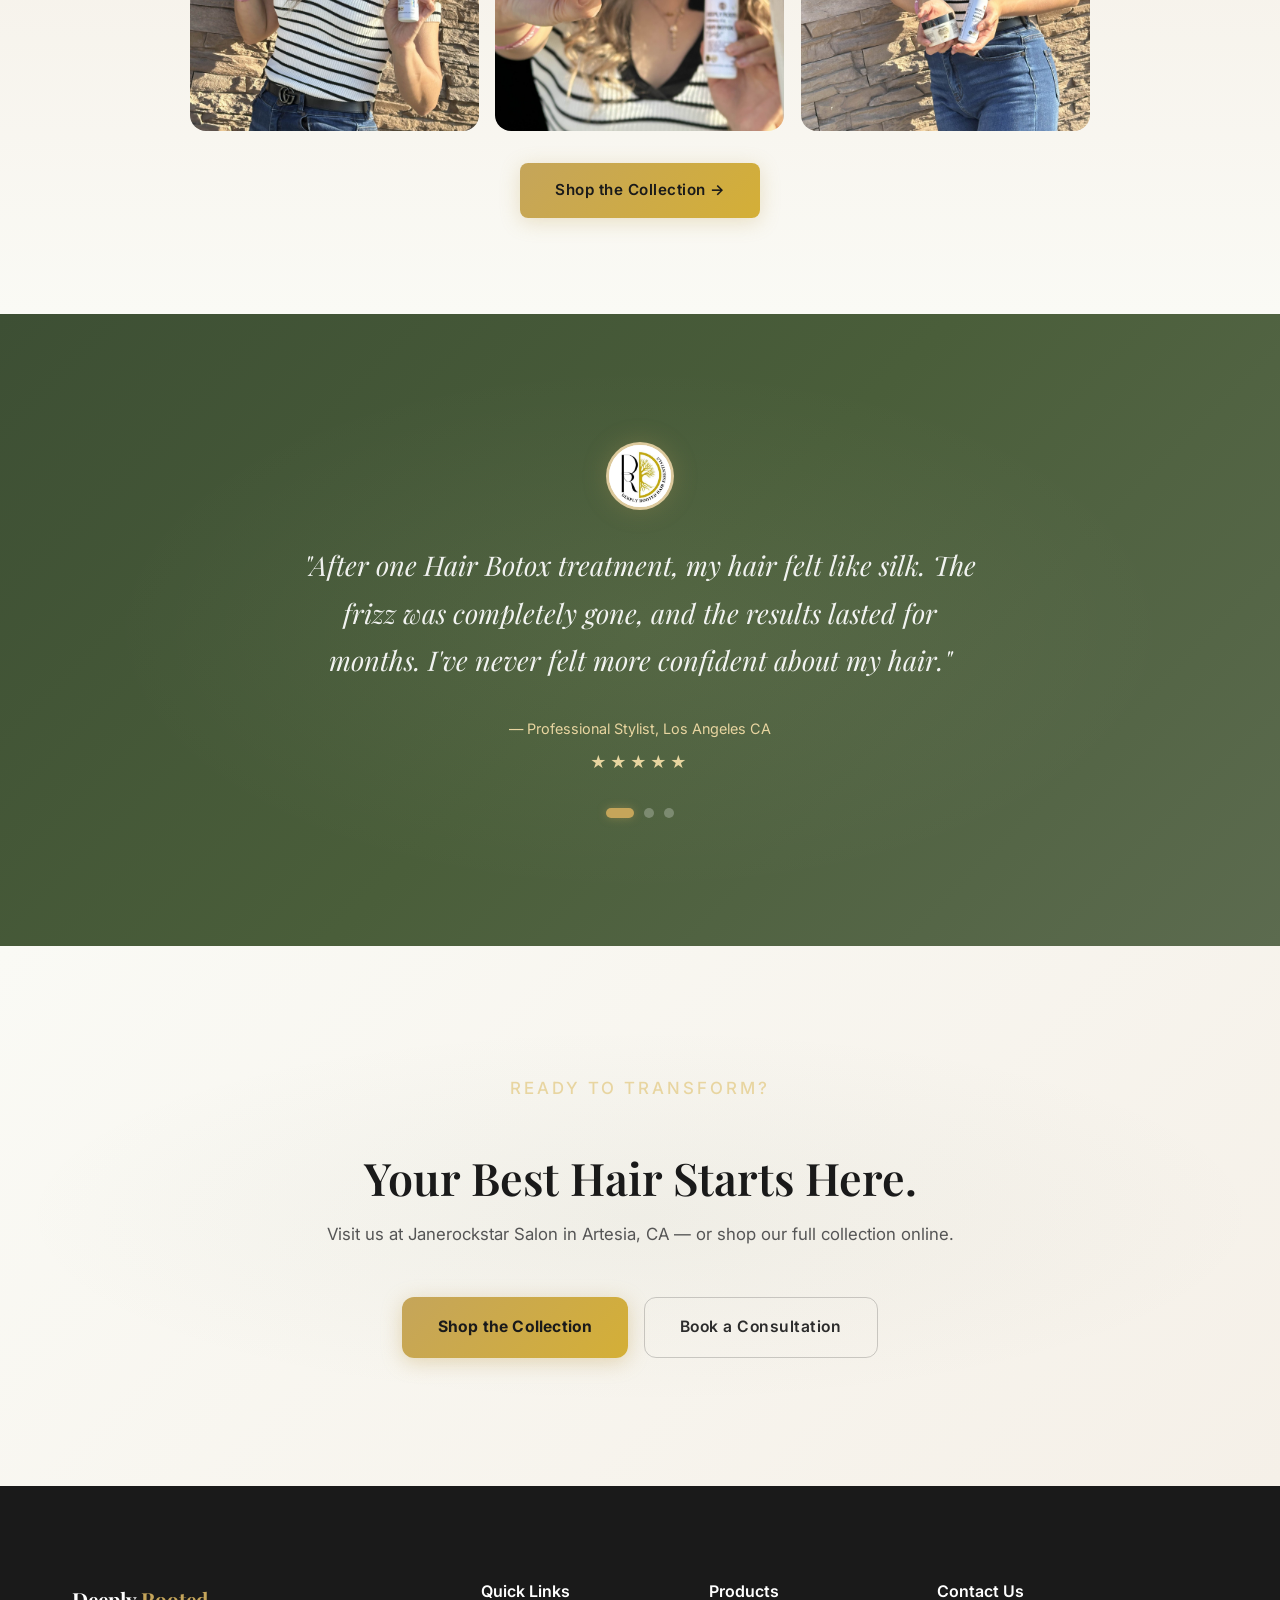
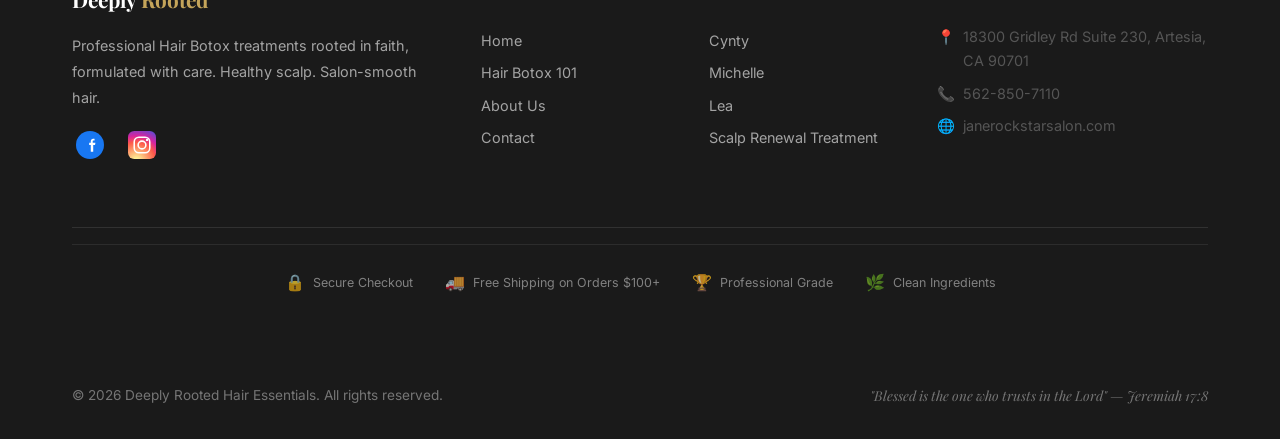
==== commit 1945dd00: "Deploy: 2026-05-01 update" ====
--- a/index.html
+++ b/index.html
@@ -387,7 +387,7 @@
           <p>Professional Hair Botox treatments rooted in faith, formulated with care. Healthy scalp. Salon-smooth hair.</p>
           <div class="footer-social" style="margin-top:1rem;">
             <a href="https://www.facebook.com/people/Deeply-Rooted-Hair-Essentials-Merchandise/61566217615189/" target="_blank" aria-label="Facebook"><svg viewBox="0 0 36 36" fill="none"><circle cx="18" cy="18" r="18" fill="#1877F2"/><path d="M25 18.09h-2.86v8.71H19V18.09h-2.05v-3h2.05v-1.86c0-2.04 1.2-3.15 3.05-3.15.88 0 1.8.16 1.8.16v2h-1.02c-1 0-1.31.62-1.31 1.26v1.59H25l-.55 3z" fill="#fff"/></svg></a>
-            <a href="https://www.instagram.com/deeplyrootedhairessentials/" target="_blank" aria-label="Instagram"><svg viewBox="0 0 36 36" fill="none"><defs><radialGradient id="igf2" cx="30%" cy="107%" r="150%"><stop offset="0%" stop-color="#fdf497"/><stop offset="5%" stop-color="#fdf497"/><stop offset="45%" stop-color="#fd5949"/><stop offset="60%" stop-color="#d6249f"/><stop offset="90%" stop-color="#285AEB"/></radialGradient></defs><rect width="36" height="36" rx="8" fill="url(#igf2)"/><rect x="8" y="8" width="20" height="20" rx="6" stroke="#fff" stroke-width="2" fill="none"/><circle cx="18" cy="18" r="5" stroke="#fff" stroke-width="2" fill="none"/><circle cx="24.5" cy="11.5" r="1.5" fill="#fff"/></svg></a>
+            <a href="https://www.instagram.com/deeplyrootedtm/" target="_blank" aria-label="Instagram"><svg viewBox="0 0 36 36" fill="none"><defs><radialGradient id="igf2" cx="30%" cy="107%" r="150%"><stop offset="0%" stop-color="#fdf497"/><stop offset="5%" stop-color="#fdf497"/><stop offset="45%" stop-color="#fd5949"/><stop offset="60%" stop-color="#d6249f"/><stop offset="90%" stop-color="#285AEB"/></radialGradient></defs><rect width="36" height="36" rx="8" fill="url(#igf2)"/><rect x="8" y="8" width="20" height="20" rx="6" stroke="#fff" stroke-width="2" fill="none"/><circle cx="18" cy="18" r="5" stroke="#fff" stroke-width="2" fill="none"/><circle cx="24.5" cy="11.5" r="1.5" fill="#fff"/></svg></a>
           </div>
         </div>
         <div>
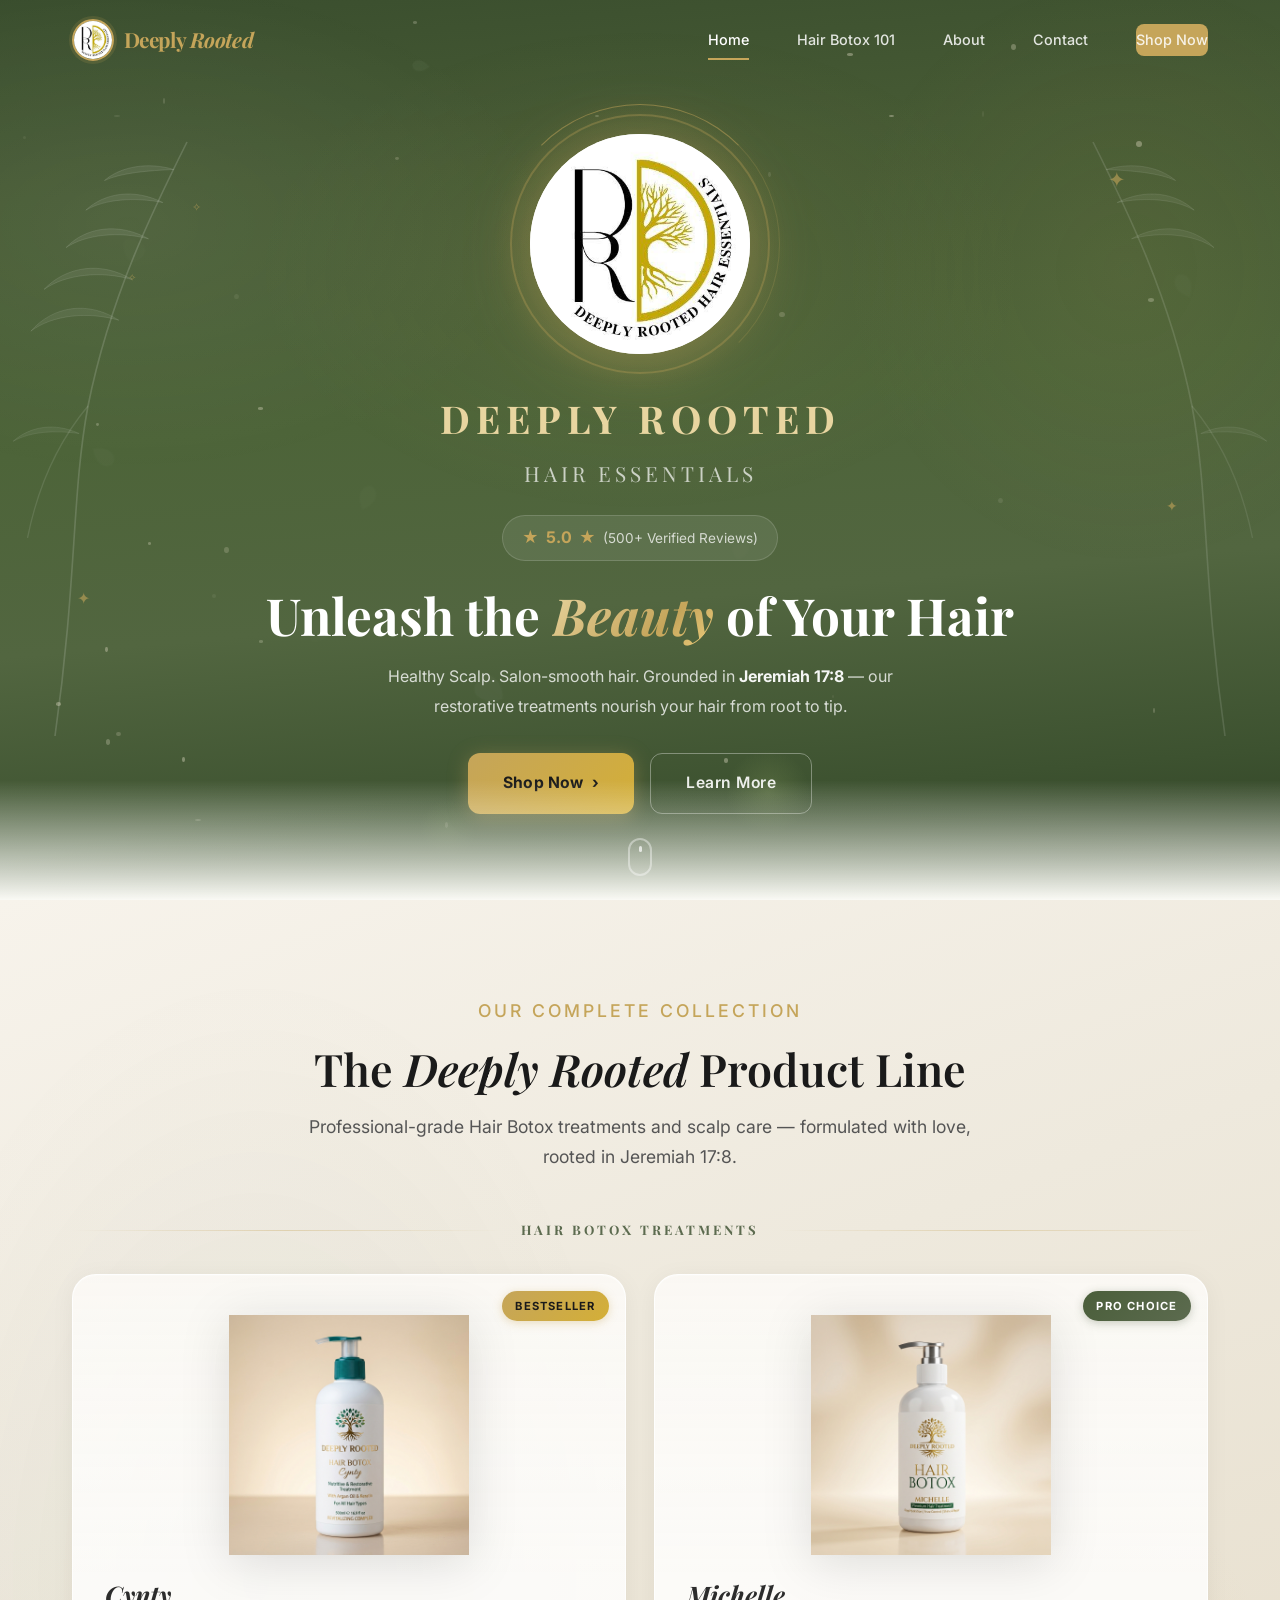
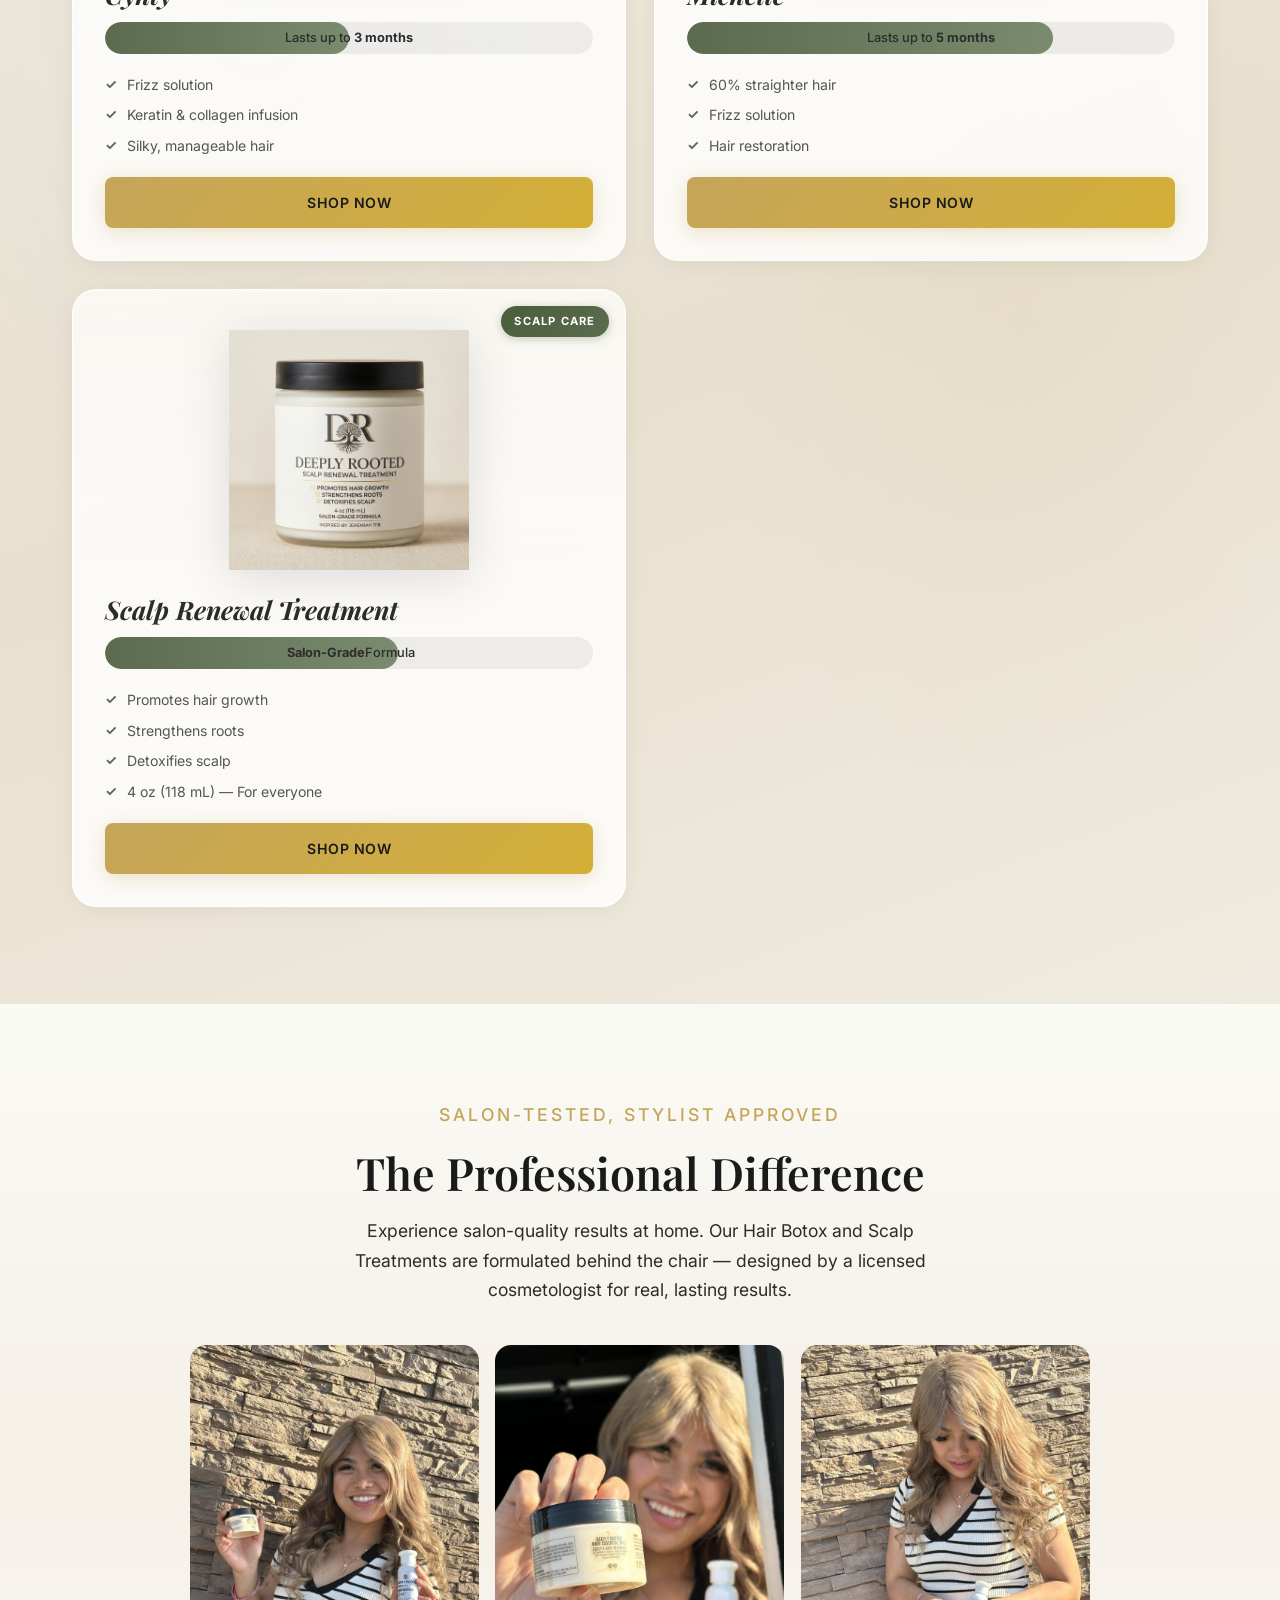
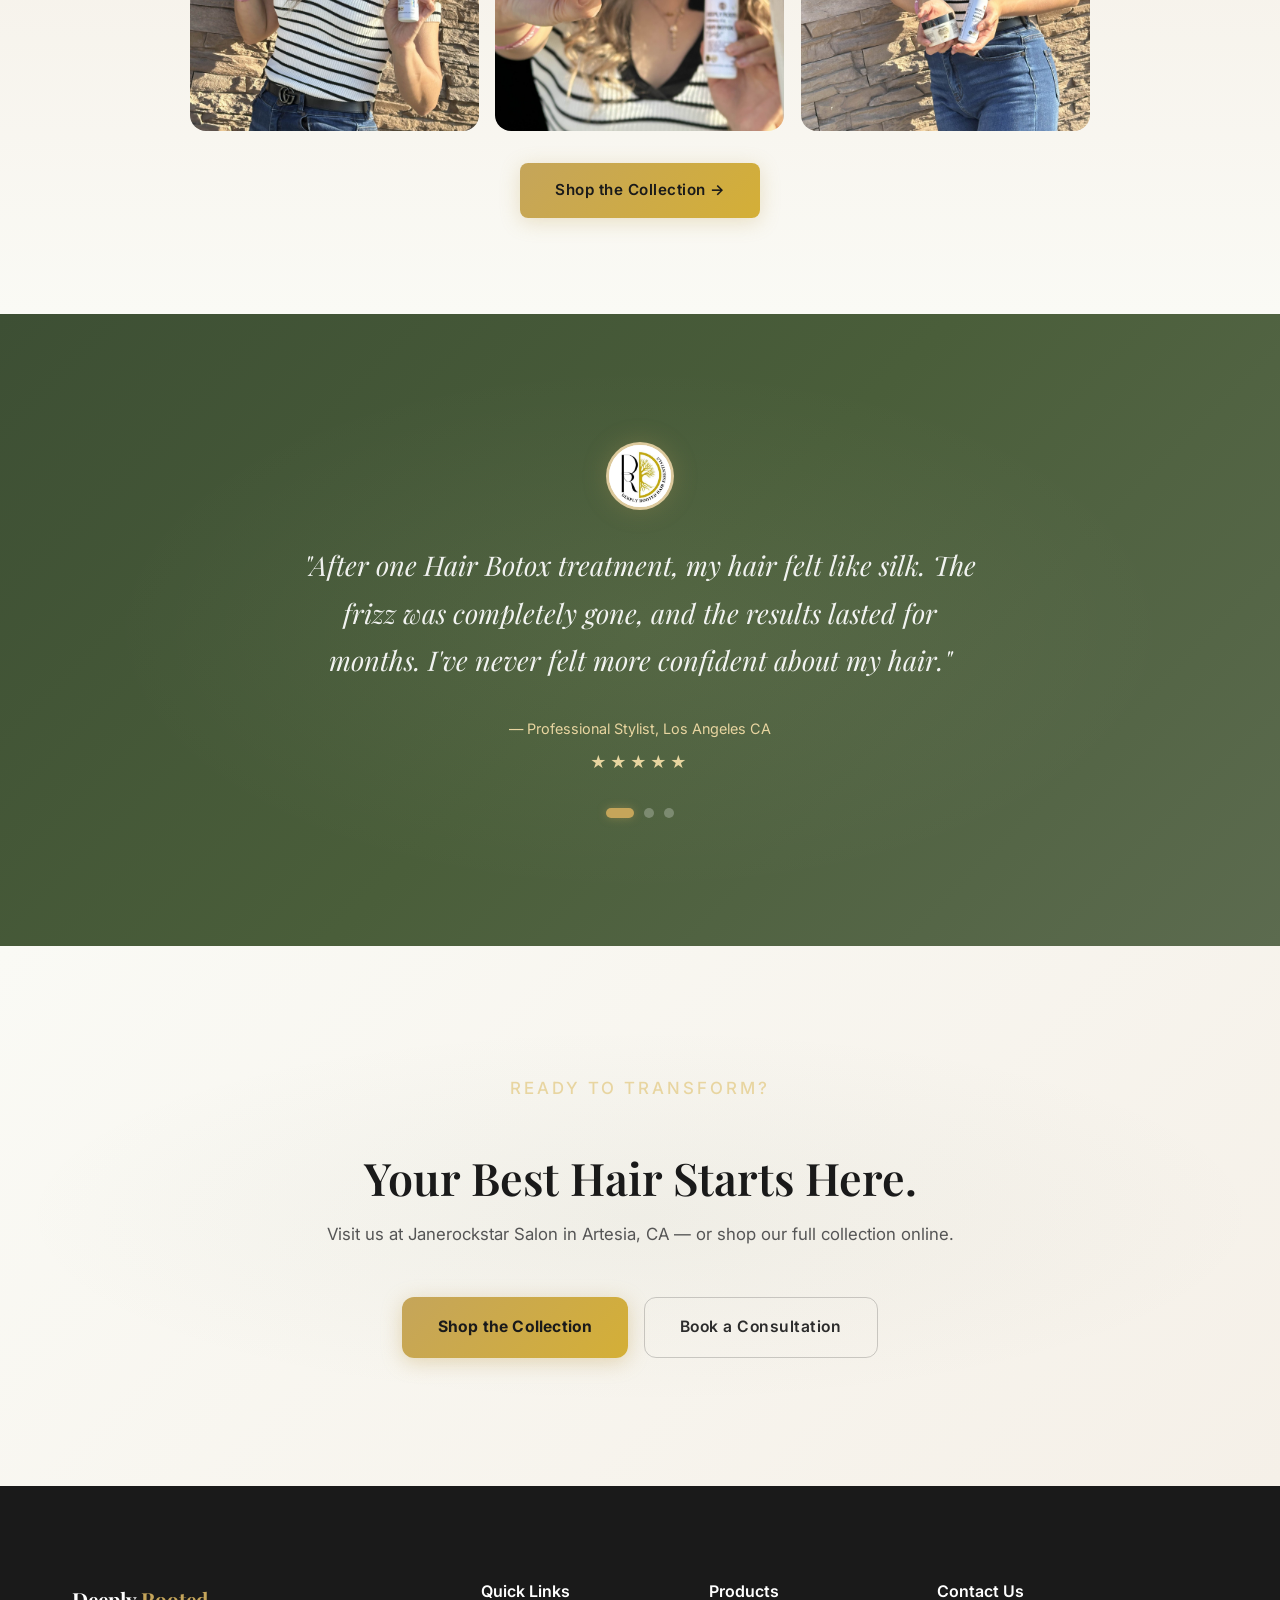
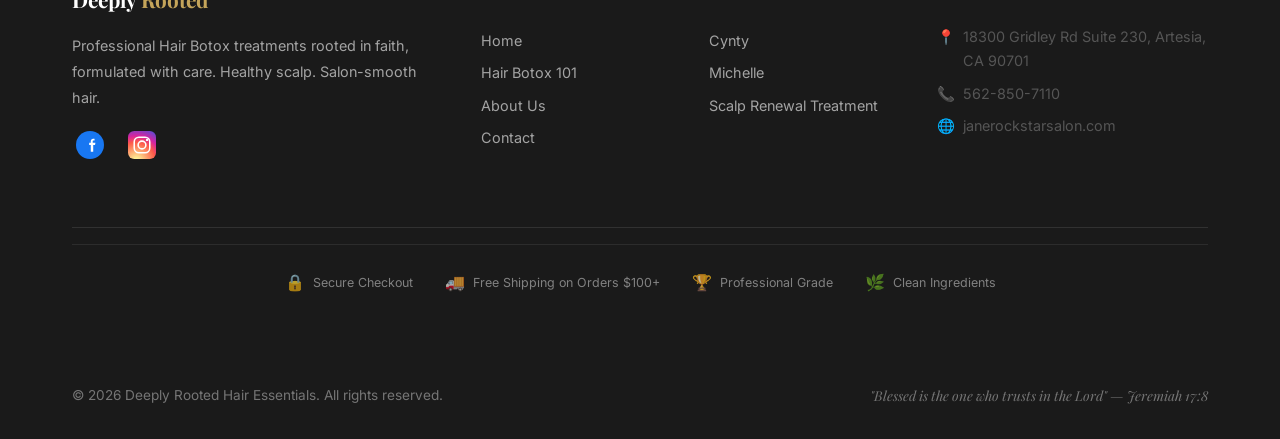
==== commit 63bc6d9b: "Deploy: 2026-05-04 update" ====
--- a/index.html
+++ b/index.html
@@ -9,7 +9,6 @@
   <!-- Performance: Preconnect -->
   <link rel="preconnect" href="https://fonts.googleapis.com">
   <link rel="preconnect" href="https://fonts.gstatic.com" crossorigin>
-  <link rel="preconnect" href="https://hair-botox-deeply-rooted.myshopify.com">
 
   <!-- Open Graph -->
   <meta property="og:title" content="Deeply Rooted Hair Essentials — Professional Hair Botox Care">
@@ -238,27 +237,7 @@
           </div>
         </div>
 
-        <!-- Lea -->
-        <div class="lineup-card" data-product="lea">
-          <div class="lineup-card-badge lineup-badge-dark">Maximum Strength</div>
-          <div class="lineup-card-image">
-            <div class="lineup-card-glow"></div>
-            <img src="assets/images/product-lea.png" alt="Lea Hair Botox Treatment — lasts 6 months" loading="lazy">
-          </div>
-          <div class="lineup-card-content">
-            <h3>Lea</h3>
-            <div class="lineup-duration">
-              <div class="lineup-duration-bar" style="--duration-width: 100%"></div>
-              <span class="lineup-duration-text">Lasts up to <strong>6 months</strong></span>
-            </div>
-            <ul class="lineup-features">
-              <li>80% straighter hair</li>
-              <li>Maximum frizz control</li>
-              <li>Full hair restoration</li>
-            </ul>
-            <a href="https://hair-botox-deeply-rooted.myshopify.com" target="_blank" class="btn btn-primary btn-ripple lineup-btn">SHOP NOW</a>
-          </div>
-        </div>
+
 
         <!-- Scalp Renewal Treatment -->
         <div class="lineup-card" data-product="scalp">
@@ -402,10 +381,10 @@
         <div>
           <h4>Products</h4>
           <div class="footer-links">
-            <a href="https://hair-botox-deeply-rooted.myshopify.com/" target="_blank">Cynty</a>
-            <a href="https://hair-botox-deeply-rooted.myshopify.com/" target="_blank">Michelle</a>
-            <a href="https://hair-botox-deeply-rooted.myshopify.com/" target="_blank">Lea</a>
-            <a href="https://hair-botox-deeply-rooted.myshopify.com/" target="_blank">Scalp Renewal Treatment</a>
+            <a href="https://hair-botox-deeply-rooted.myshopify.com" target="_blank">Cynty</a>
+            <a href="https://hair-botox-deeply-rooted.myshopify.com" target="_blank">Michelle</a>
+            
+            <a href="https://hair-botox-deeply-rooted.myshopify.com" target="_blank">Scalp Renewal Treatment</a>
           </div>
         </div>
         <div>
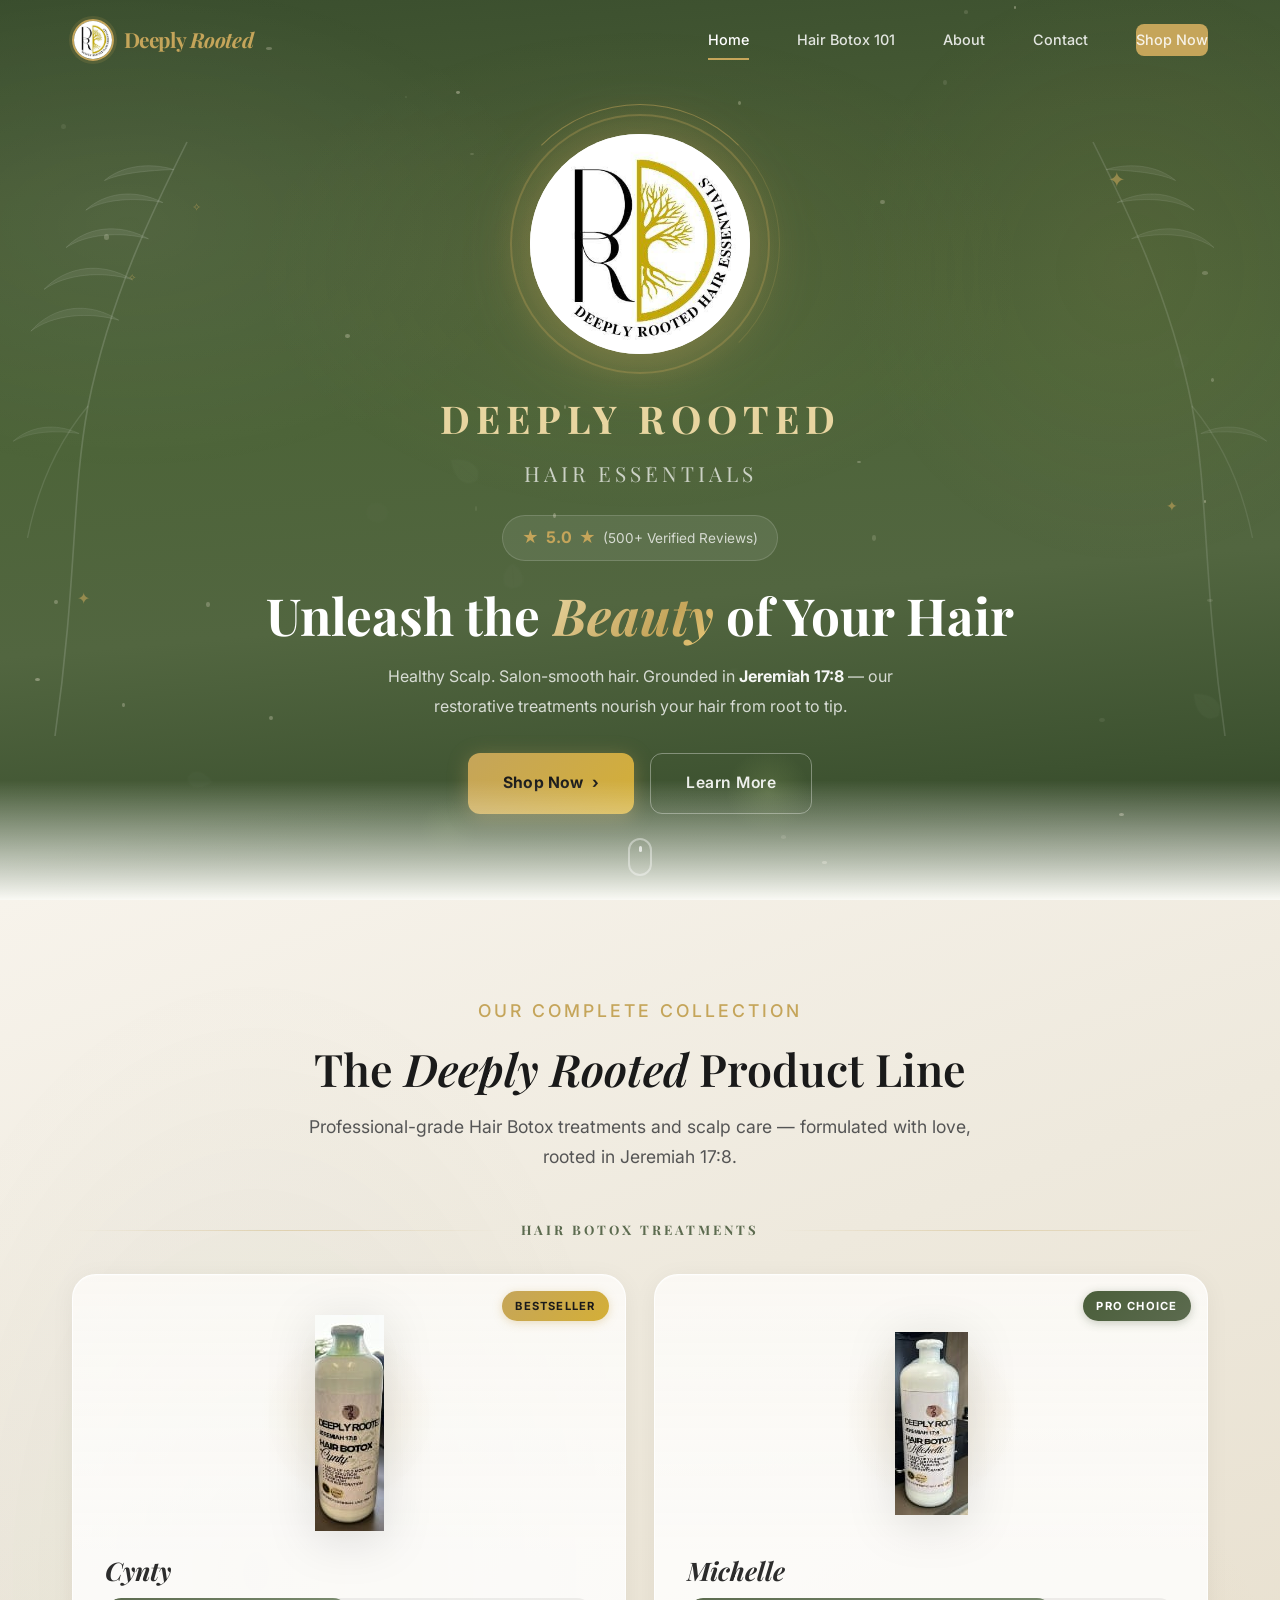
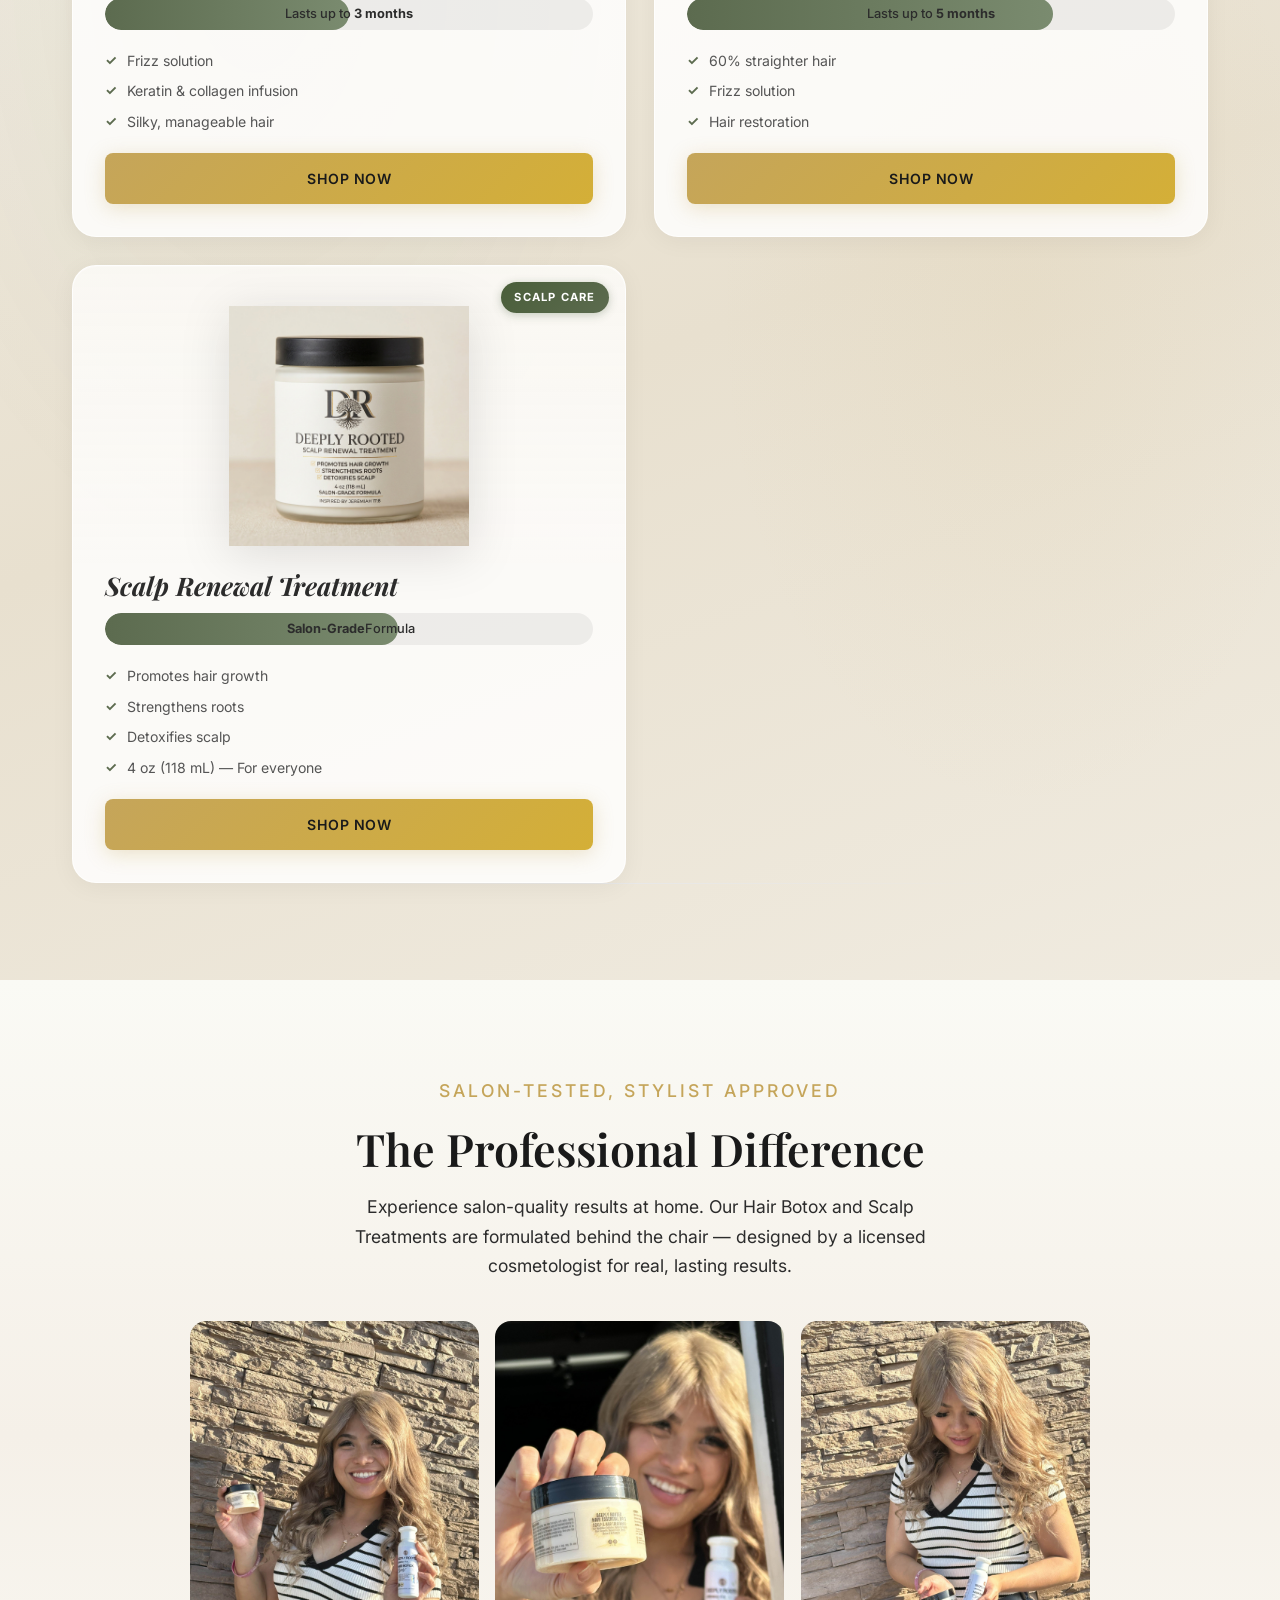
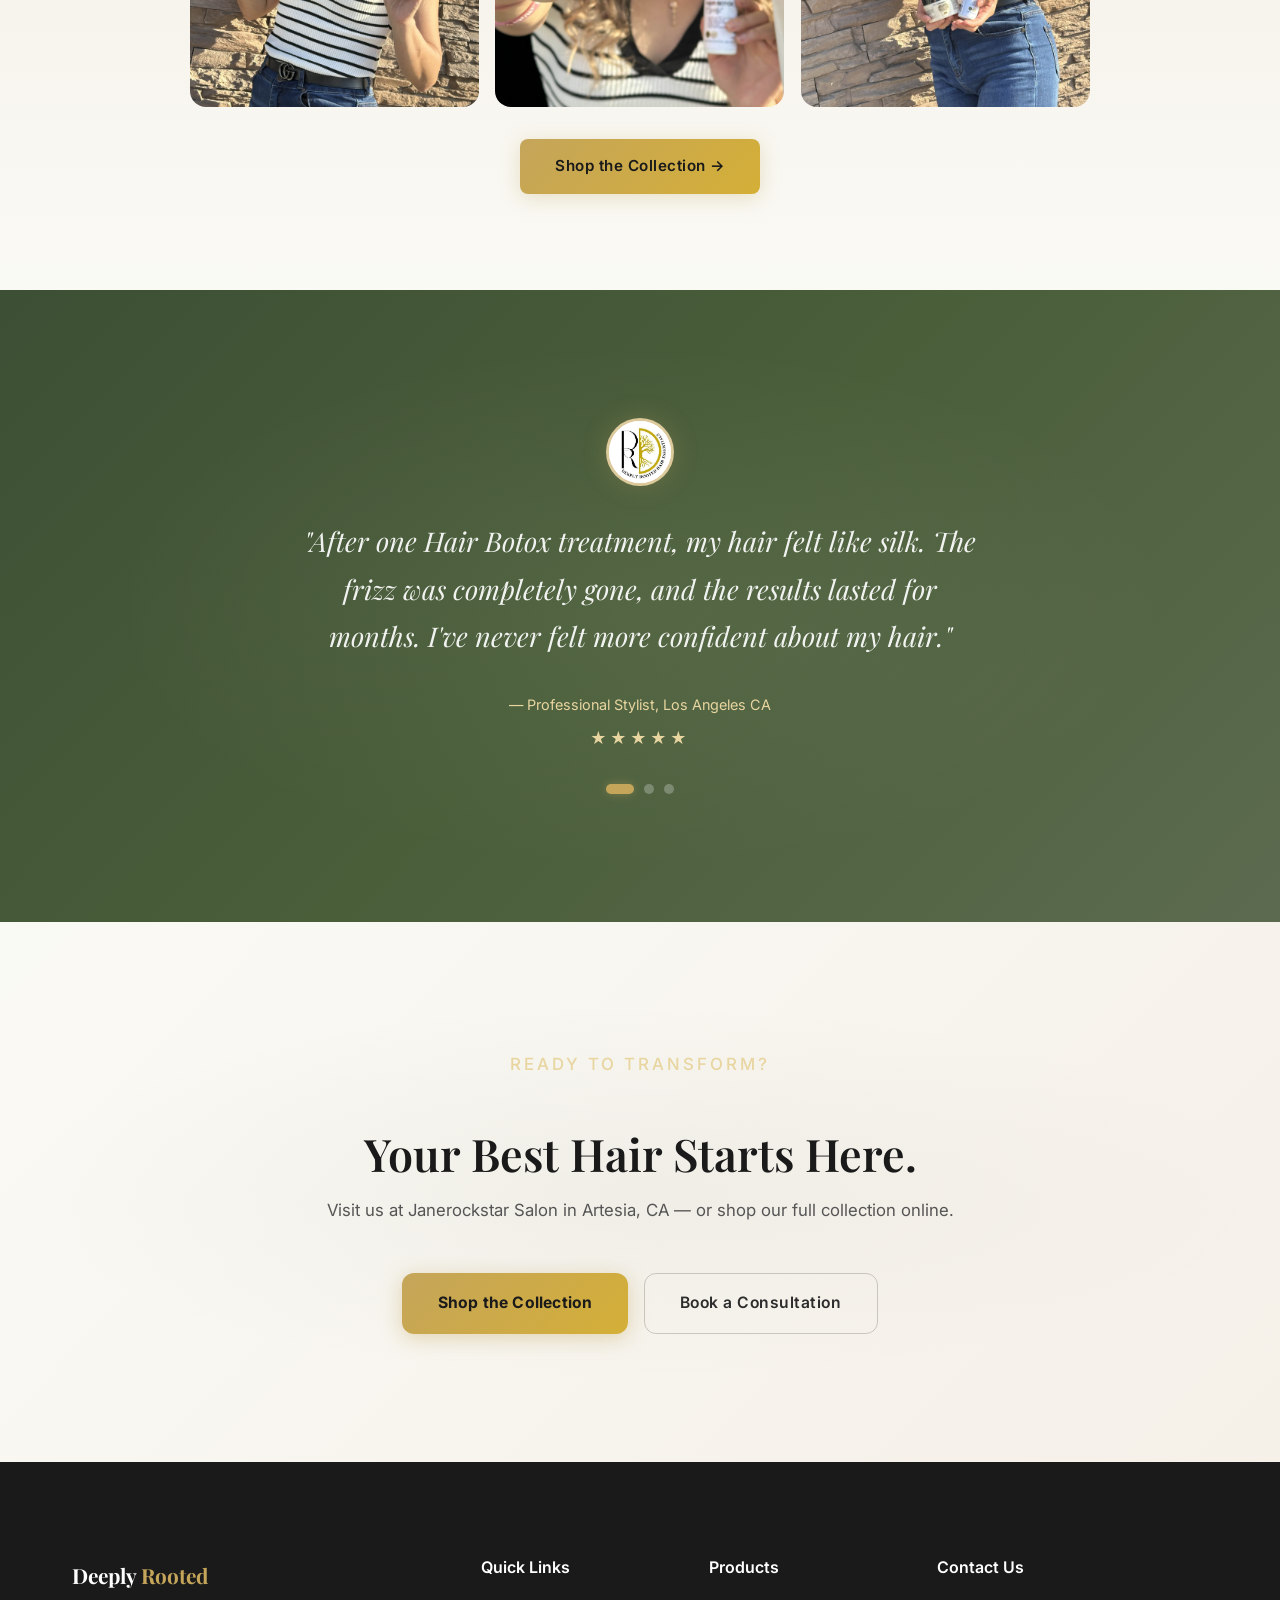
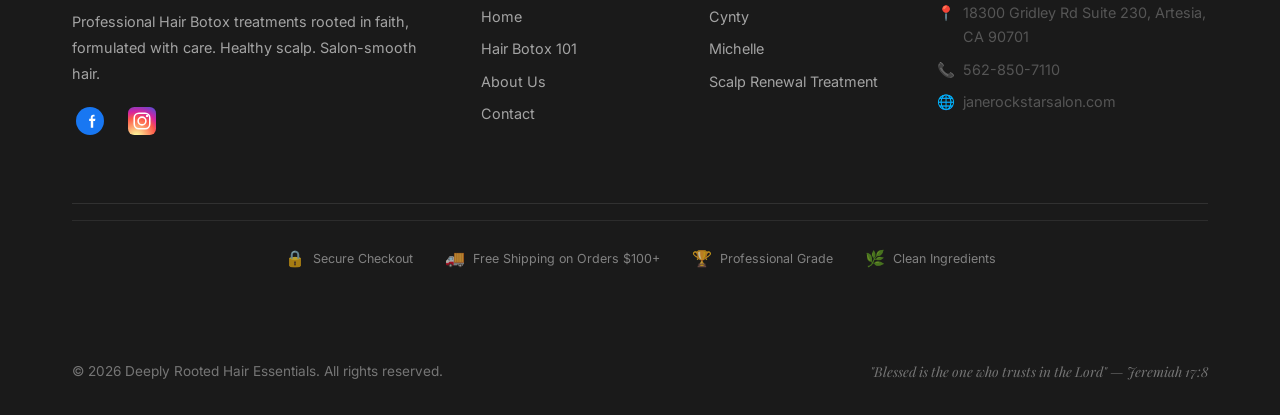
==== commit fecfab08: "Deploy: 2026-05-04 update" ====
--- a/index.html
+++ b/index.html
@@ -198,7 +198,7 @@
           <div class="lineup-card-badge lineup-badge-gold">Bestseller</div>
           <div class="lineup-card-image">
             <div class="lineup-card-glow"></div>
-            <img src="assets/images/product-cynty.png" alt="Cynty Hair Botox Treatment — lasts 3 months" loading="lazy">
+            <img src="assets/images/product-cynty-raw.jpg" alt="Cynty Hair Botox Treatment — lasts 3 months" loading="lazy">
           </div>
           <div class="lineup-card-content">
             <h3>Cynty</h3>
@@ -220,7 +220,7 @@
           <div class="lineup-card-badge lineup-badge-sage">Pro Choice</div>
           <div class="lineup-card-image">
             <div class="lineup-card-glow"></div>
-            <img src="assets/images/product-michelle.png" alt="Michelle Hair Botox Treatment — lasts 5 months" loading="lazy">
+            <img src="assets/images/product-michelle-raw.jpg" alt="Michelle Hair Botox Treatment — lasts 5 months" loading="lazy">
           </div>
           <div class="lineup-card-content">
             <h3>Michelle</h3>
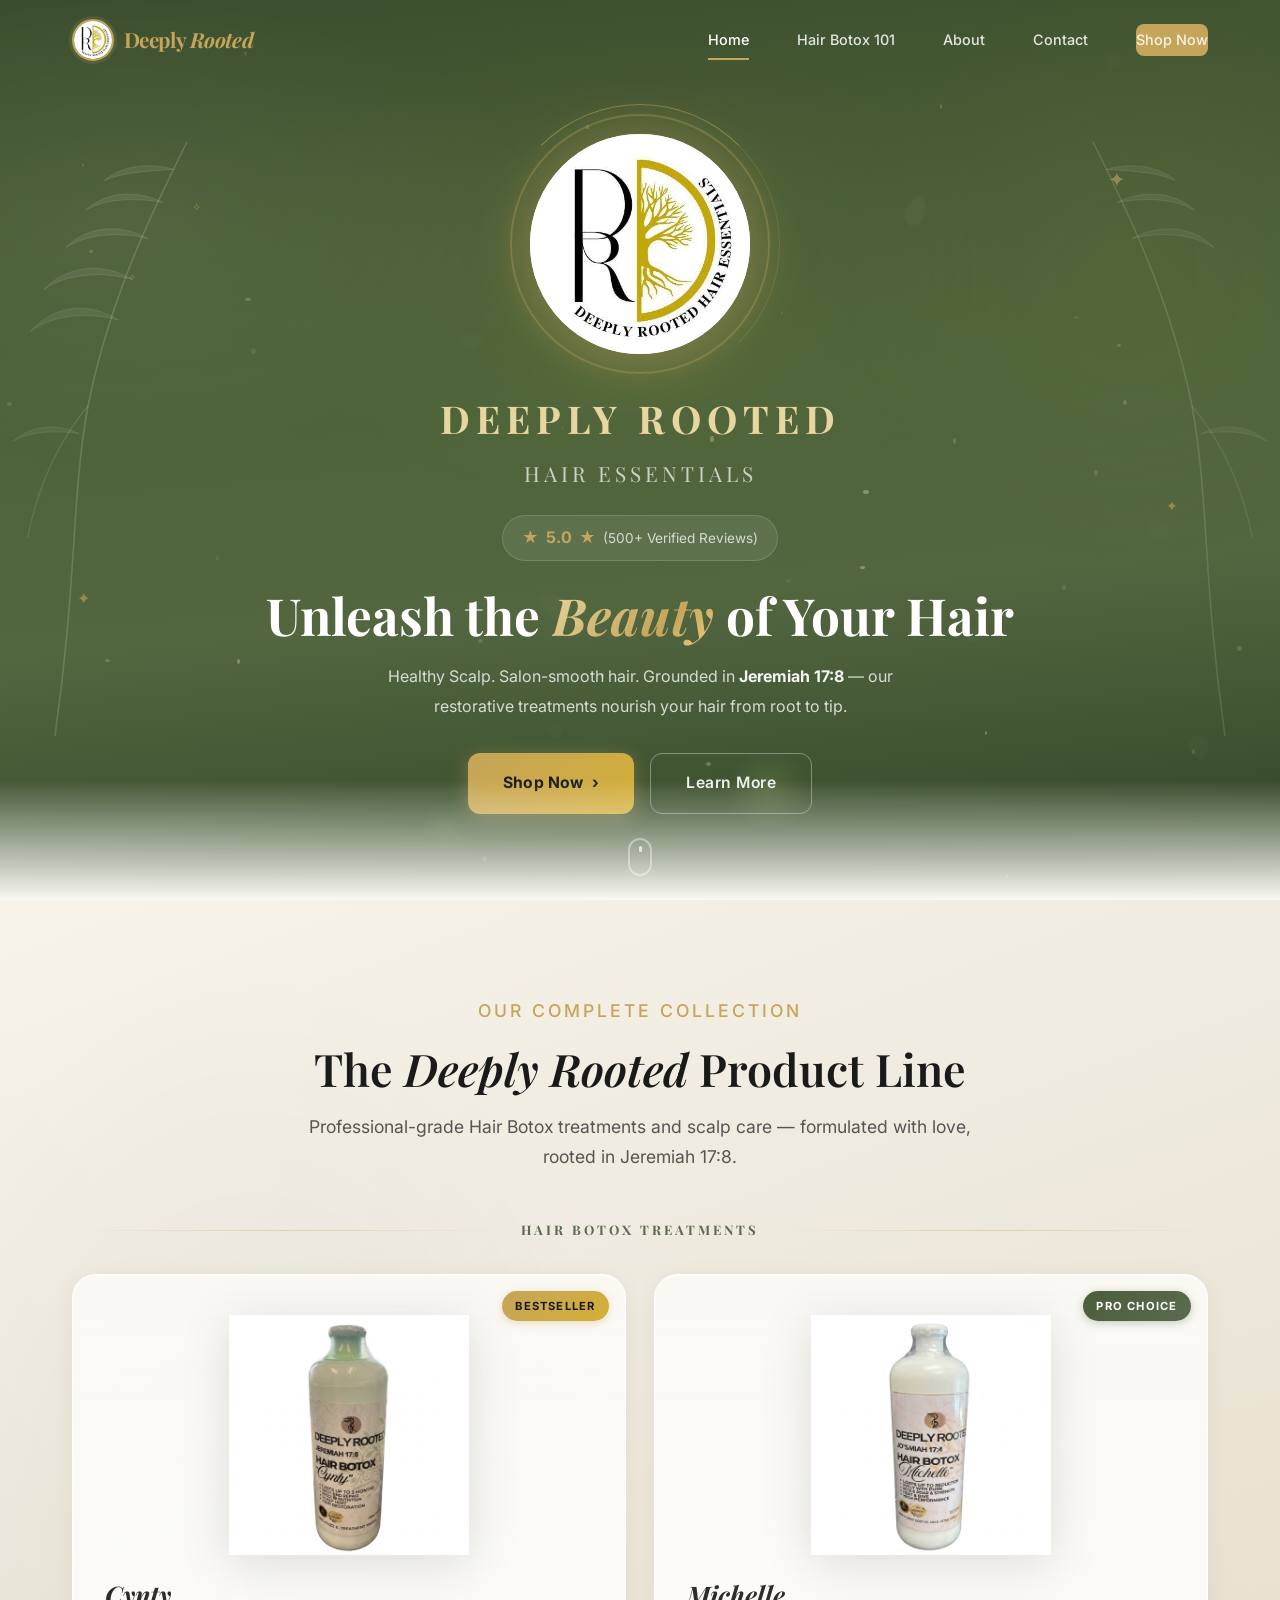
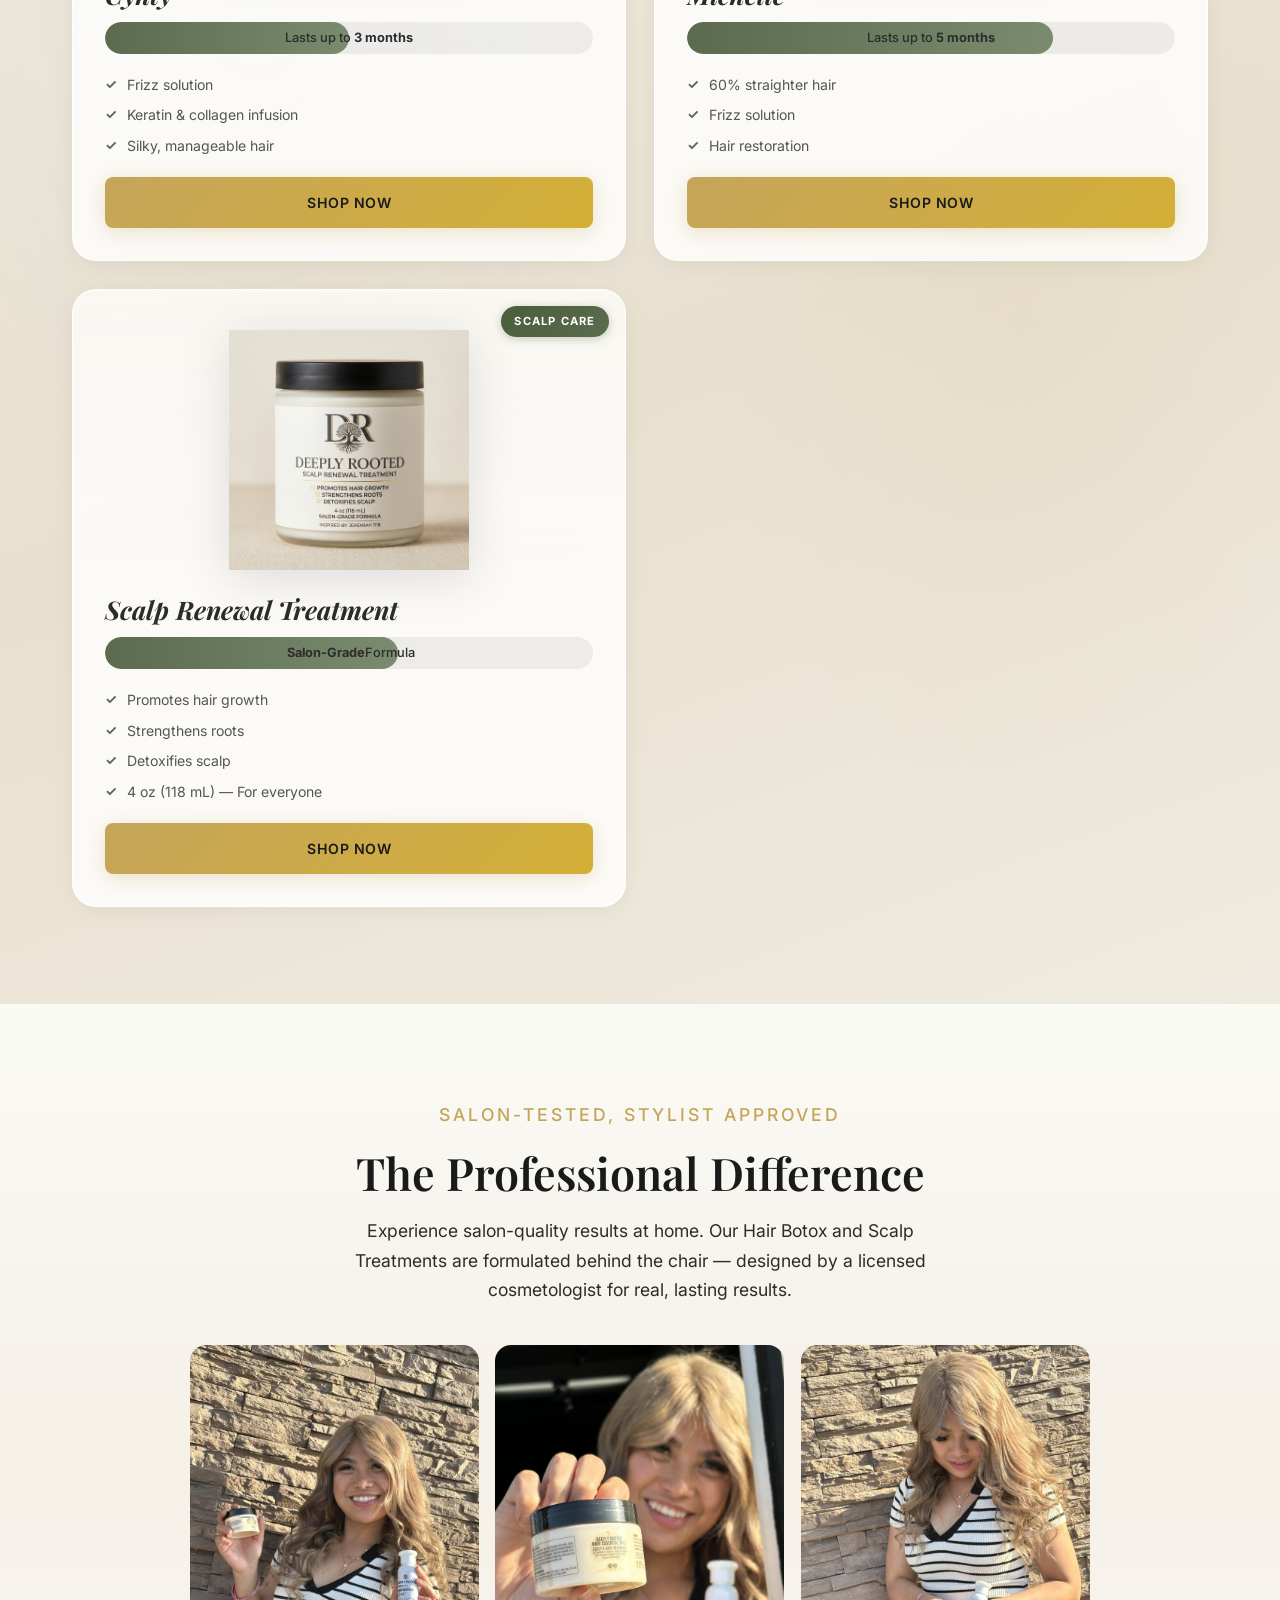
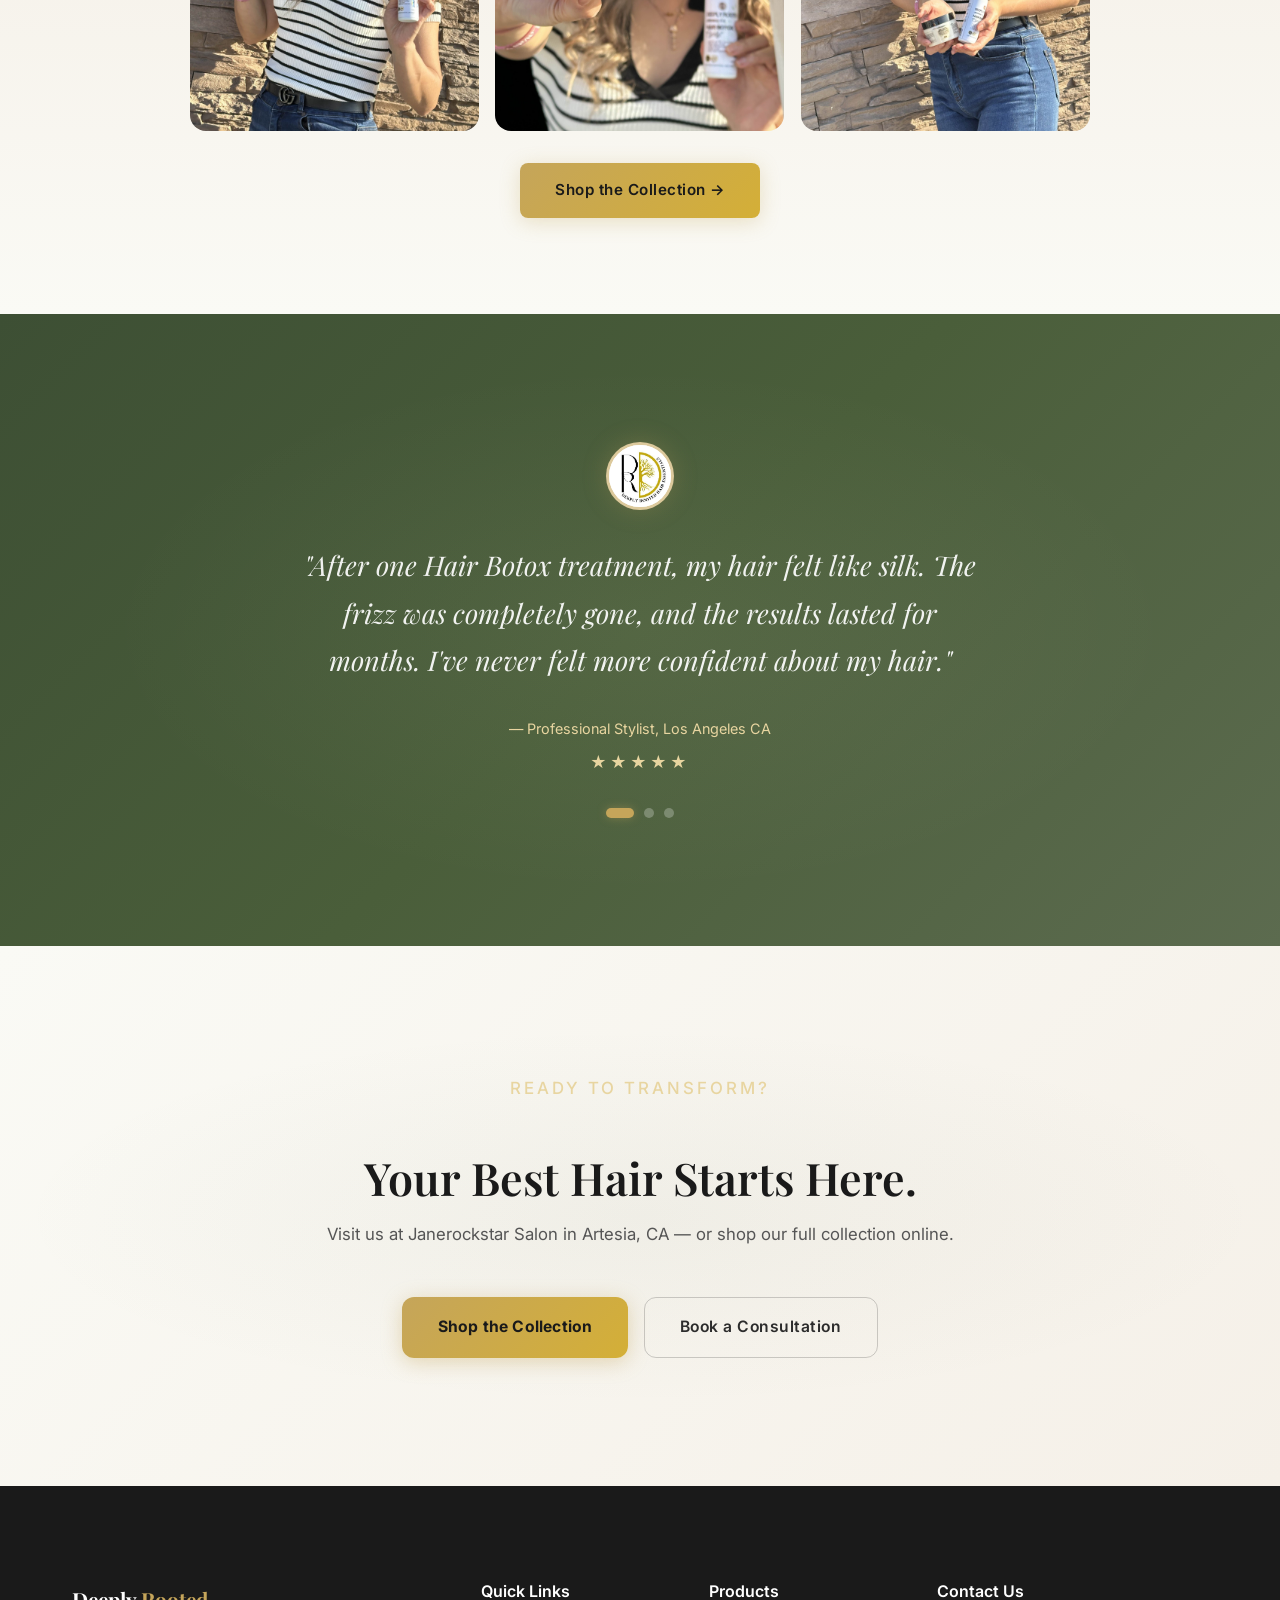
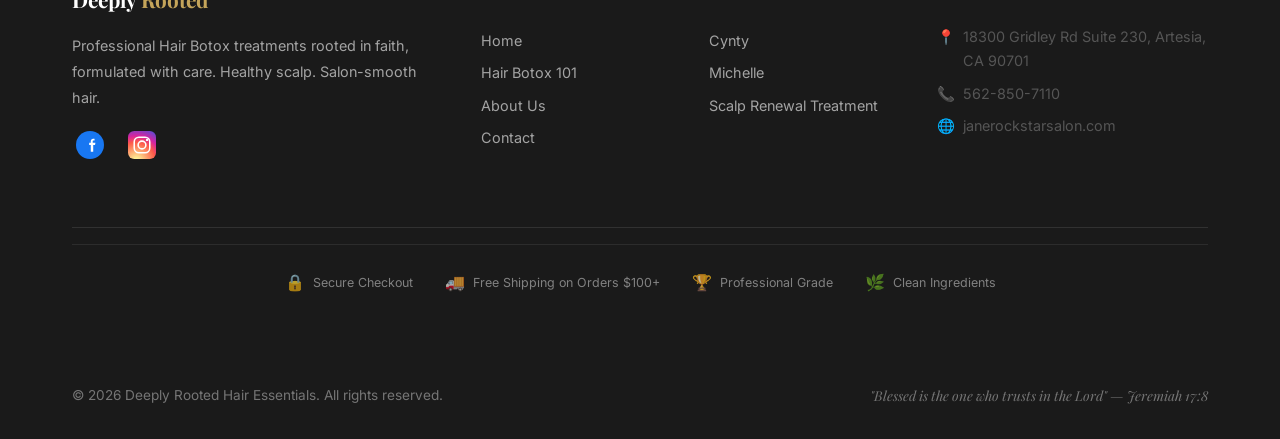
==== commit c1756946: "Deploy: 2026-05-04 update" ====
--- a/index.html
+++ b/index.html
@@ -198,7 +198,7 @@
           <div class="lineup-card-badge lineup-badge-gold">Bestseller</div>
           <div class="lineup-card-image">
             <div class="lineup-card-glow"></div>
-            <img src="assets/images/product-cynty-raw.jpg" alt="Cynty Hair Botox Treatment — lasts 3 months" loading="lazy">
+            <img src="assets/images/product-cynty-raw.png" alt="Cynty Hair Botox Treatment — lasts 3 months" loading="lazy">
           </div>
           <div class="lineup-card-content">
             <h3>Cynty</h3>
@@ -220,7 +220,7 @@
           <div class="lineup-card-badge lineup-badge-sage">Pro Choice</div>
           <div class="lineup-card-image">
             <div class="lineup-card-glow"></div>
-            <img src="assets/images/product-michelle-raw.jpg" alt="Michelle Hair Botox Treatment — lasts 5 months" loading="lazy">
+            <img src="assets/images/product-michelle-raw.png" alt="Michelle Hair Botox Treatment — lasts 5 months" loading="lazy">
           </div>
           <div class="lineup-card-content">
             <h3>Michelle</h3>
